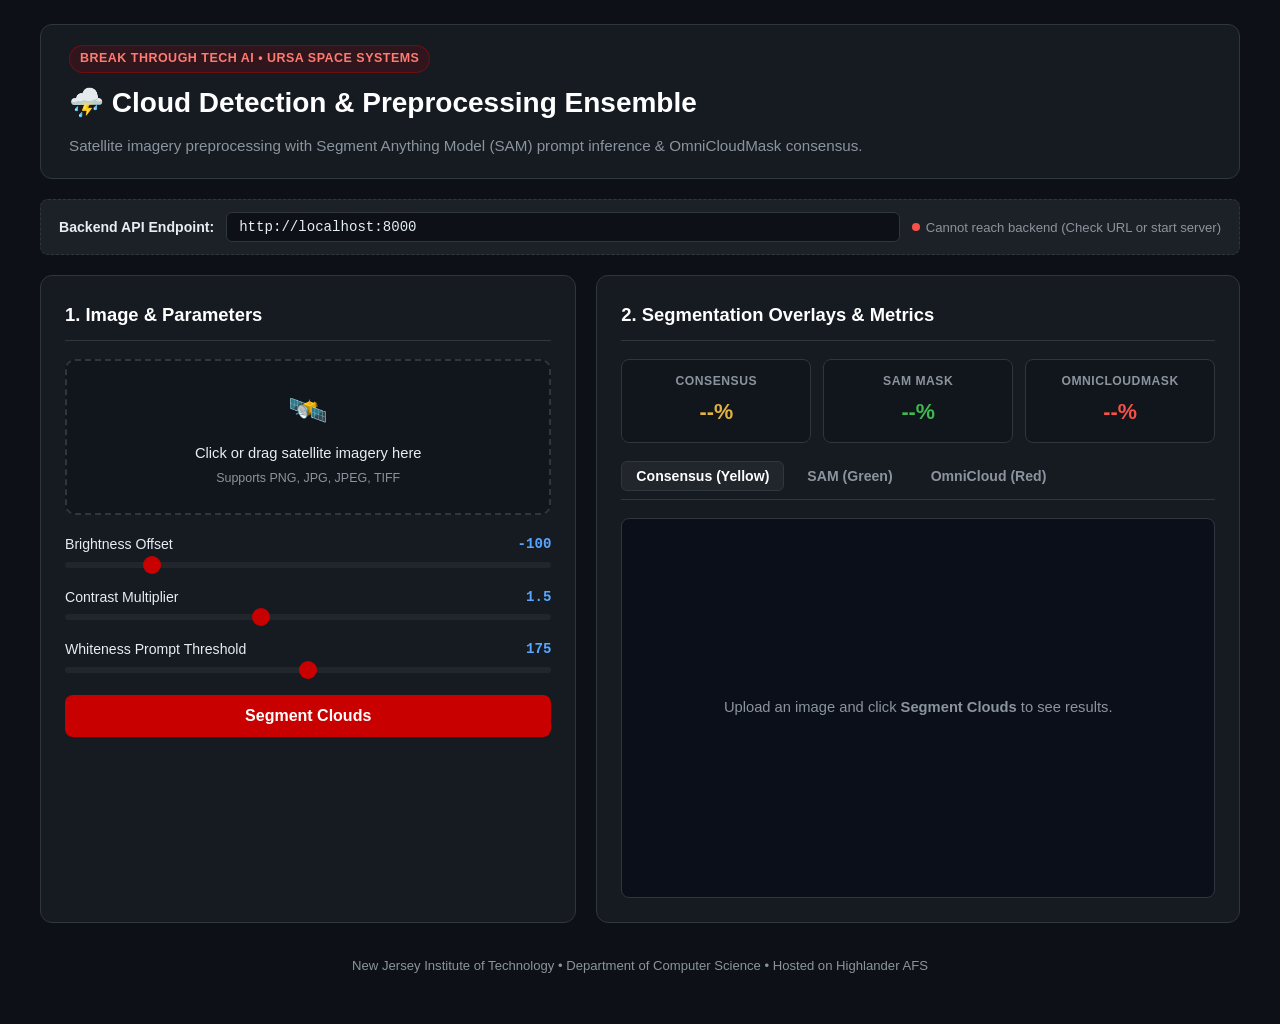
==== web-demo/cloud-segmentation-app.html @ e0ee18a4 "Front end and backend info for mini website app" ====
<!DOCTYPE html>
<html lang="en">
<head>
  <meta charset="UTF-8">
  <meta name="viewport" content="width=device-width, initial-scale=1.0">
  <title>Cloud Detection & Preprocessing | Break Through Tech AI</title>
  <style>
    :root {
      --primary: #c90000; /* NJIT Crimson */
      --primary-hover: #a30000;
      --bg: #0d1117;
      --card-bg: #161b22;
      --border: #30363d;
      --text: #e6edf3;
      --text-muted: #8b949e;
      --green: #2ea043;
      --yellow: #d29922;
      --blue: #58a6ff;
    }

    * {
      box-sizing: border-box;
      margin: 0;
      padding: 0;
    }

    body {
      font-family: -apple-system, BlinkMacSystemFont, "Segoe UI", Roboto, Helvetica, Arial, sans-serif;
      background-color: var(--bg);
      color: var(--text);
      line-height: 1.6;
      padding: 24px 16px;
      display: flex;
      flex-direction: column;
      align-items: center;
      min-height: 100vh;
    }

    .container {
      width: 100%;
      max-width: 1200px;
      display: flex;
      flex-direction: column;
      gap: 20px;
    }

    /* Header */
    header {
      background: var(--card-bg);
      border: 1px solid var(--border);
      border-radius: 12px;
      padding: 20px 28px;
      display: flex;
      flex-direction: column;
      gap: 8px;
    }

    .badge {
      align-self: flex-start;
      background: rgba(201, 0, 0, 0.15);
      color: #ff7b72;
      border: 1px solid rgba(201, 0, 0, 0.4);
      padding: 3px 10px;
      font-size: 0.78rem;
      font-weight: 600;
      border-radius: 999px;
      letter-spacing: 0.5px;
      text-transform: uppercase;
    }

    h1 {
      font-size: 1.75rem;
      font-weight: 700;
      color: #fff;
    }

    p.subtitle {
      color: var(--text-muted);
      font-size: 0.95rem;
    }

    /* Backend Config Banner */
    .backend-config {
      background: #1c2128;
      border: 1px dashed var(--border);
      border-radius: 8px;
      padding: 12px 18px;
      display: flex;
      flex-wrap: wrap;
      align-items: center;
      gap: 12px;
      font-size: 0.88rem;
    }

    .backend-config label {
      font-weight: 600;
      color: var(--text);
      white-space: nowrap;
    }

    .backend-config input {
      flex: 1;
      min-width: 260px;
      background: #0d1117;
      border: 1px solid var(--border);
      color: var(--text);
      padding: 6px 12px;
      border-radius: 6px;
      font-size: 0.88rem;
      font-family: monospace;
    }

    .backend-config input:focus {
      outline: none;
      border-color: var(--blue);
    }

    .status-indicator {
      display: flex;
      align-items: center;
      gap: 6px;
      font-size: 0.82rem;
      color: var(--text-muted);
    }

    .dot {
      width: 8px;
      height: 8px;
      border-radius: 50%;
      background: #8b949e;
    }

    .dot.connected { background: var(--green); }
    .dot.error { background: #f85149; }

    /* App Grid */
    .app-grid {
      display: grid;
      grid-template-columns: 1fr 1.2fr;
      gap: 20px;
    }

    @media (max-width: 900px) {
      .app-grid {
        grid-template-columns: 1fr;
      }
    }

    .card {
      background: var(--card-bg);
      border: 1px solid var(--border);
      border-radius: 12px;
      padding: 24px;
      display: flex;
      flex-direction: column;
      gap: 18px;
    }

    .card-title {
      font-size: 1.15rem;
      font-weight: 600;
      color: #fff;
      border-bottom: 1px solid var(--border);
      padding-bottom: 10px;
    }

    /* File Upload Box */
    .upload-zone {
      border: 2px dashed var(--border);
      border-radius: 10px;
      padding: 24px 16px;
      text-align: center;
      cursor: pointer;
      transition: all 0.2s ease;
      background: #11151c;
      position: relative;
    }

    .upload-zone:hover {
      border-color: var(--blue);
      background: rgba(88, 166, 255, 0.05);
    }

    .upload-zone input[type="file"] {
      position: absolute;
      width: 100%;
      height: 100%;
      top: 0;
      left: 0;
      opacity: 0;
      cursor: pointer;
    }

    .upload-icon {
      font-size: 2rem;
      margin-bottom: 6px;
    }

    .upload-text {
      font-size: 0.92rem;
      color: var(--text);
      font-weight: 500;
    }

    .upload-subtext {
      font-size: 0.78rem;
      color: var(--text-muted);
      margin-top: 4px;
    }

    .preview-box {
      display: none;
      width: 100%;
      max-height: 220px;
      object-fit: contain;
      border-radius: 8px;
      border: 1px solid var(--border);
      margin-top: 8px;
    }

    /* Sliders */
    .control-group {
      display: flex;
      flex-direction: column;
      gap: 6px;
    }

    .control-header {
      display: flex;
      justify-content: space-between;
      font-size: 0.88rem;
      font-weight: 500;
    }

    .control-val {
      color: var(--blue);
      font-family: monospace;
      font-weight: 600;
    }

    input[type="range"] {
      -webkit-appearance: none;
      width: 100%;
      height: 6px;
      background: #21262d;
      border-radius: 3px;
      outline: none;
    }

    input[type="range"]::-webkit-slider-thumb {
      -webkit-appearance: none;
      width: 18px;
      height: 18px;
      border-radius: 50%;
      background: var(--primary);
      cursor: pointer;
      transition: background 0.2s;
    }

    input[type="range"]::-webkit-slider-thumb:hover {
      background: var(--primary-hover);
    }

    /* Submit Button */
    .btn-submit {
      background: var(--primary);
      color: #fff;
      border: none;
      border-radius: 8px;
      padding: 12px 20px;
      font-size: 1rem;
      font-weight: 600;
      cursor: pointer;
      display: flex;
      align-items: center;
      justify-content: center;
      gap: 8px;
      transition: background 0.2s;
      margin-top: 4px;
    }

    .btn-submit:hover:not(:disabled) {
      background: var(--primary-hover);
    }

    .btn-submit:disabled {
      opacity: 0.6;
      cursor: not-allowed;
    }

    .spinner {
      display: none;
      width: 18px;
      height: 18px;
      border: 3px solid rgba(255,255,255,0.3);
      border-top-color: #fff;
      border-radius: 50%;
      animation: spin 0.8s linear infinite;
    }

    @keyframes spin {
      to { transform: rotate(360deg); }
    }

    /* Metrics Bar */
    .metrics-container {
      display: grid;
      grid-template-columns: repeat(3, 1fr);
      gap: 12px;
    }

    .metric-card {
      background: #11151c;
      border: 1px solid var(--border);
      border-radius: 8px;
      padding: 12px 14px;
      text-align: center;
    }

    .metric-label {
      font-size: 0.76rem;
      text-transform: uppercase;
      letter-spacing: 0.5px;
      color: var(--text-muted);
      font-weight: 600;
      margin-bottom: 4px;
    }

    .metric-value {
      font-size: 1.35rem;
      font-weight: 700;
      color: #fff;
    }

    .metric-card.sam .metric-value { color: #3fb950; }
    .metric-card.omni .metric-value { color: #f85149; }
    .metric-card.consensus .metric-value { color: #e3b341; }

    /* Results Tabs */
    .tabs-header {
      display: flex;
      gap: 8px;
      border-bottom: 1px solid var(--border);
      padding-bottom: 8px;
    }

    .tab-btn {
      background: transparent;
      border: 1px solid transparent;
      color: var(--text-muted);
      padding: 6px 14px;
      font-size: 0.88rem;
      font-weight: 600;
      border-radius: 6px;
      cursor: pointer;
      transition: all 0.2s ease;
    }

    .tab-btn:hover {
      color: var(--text);
      background: #21262d;
    }

    .tab-btn.active {
      color: #fff;
      background: #21262d;
      border-color: var(--border);
    }

    .result-display {
      width: 100%;
      min-height: 380px;
      background: #0b0f19;
      border: 1px solid var(--border);
      border-radius: 8px;
      display: flex;
      align-items: center;
      justify-content: center;
      overflow: hidden;
      position: relative;
    }

    .result-img {
      width: 100%;
      height: auto;
      max-height: 480px;
      object-fit: contain;
      display: none;
    }

    .placeholder-msg {
      color: var(--text-muted);
      font-size: 0.92rem;
      text-align: center;
      padding: 24px;
    }

    /* Footer */
    footer {
      text-align: center;
      font-size: 0.82rem;
      color: var(--text-muted);
      padding: 12px 0 24px;
    }
  </style>
</head>
<body>

<div class="container">

  <!-- Header -->
  <header>
    <span class="badge">Break Through Tech AI &bull; Ursa Space Systems</span>
    <h1>⛈️ Cloud Detection & Preprocessing Ensemble</h1>
    <p class="subtitle">
      Satellite imagery preprocessing with Segment Anything Model (SAM) prompt inference & OmniCloudMask consensus.
    </p>
  </header>

  <!-- Backend API URL Config -->
  <div class="backend-config">
    <label for="backendUrl">Backend API Endpoint:</label>
    <input type="text" id="backendUrl" value="http://localhost:8000" placeholder="e.g. https://xxxx.trycloudflare.com or http://localhost:8000">
    <div class="status-indicator">
      <span class="dot" id="statusDot"></span>
      <span id="statusText">Testing connection...</span>
    </div>
  </div>

  <!-- App Body Grid -->
  <div class="app-grid">

    <!-- Controls Column -->
    <div class="card">
      <h2 class="card-title">1. Image & Parameters</h2>

      <!-- Upload Zone -->
      <div class="upload-zone" id="uploadZone">
        <input type="file" id="imageInput" accept="image/png, image/jpeg, image/jpg, image/tiff, image/bmp">
        <div class="upload-icon">🛰️</div>
        <div class="upload-text" id="uploadPromptText">Click or drag satellite imagery here</div>
        <div class="upload-subtext">Supports PNG, JPG, JPEG, TIFF</div>
      </div>
      <img id="imagePreview" class="preview-box" alt="Input Preview">

      <!-- Brightness Slider -->
      <div class="control-group">
        <div class="control-header">
          <span>Brightness Offset</span>
          <span class="control-val" id="brightnessVal">-100</span>
        </div>
        <input type="range" id="brightnessSlider" min="-150" max="150" step="10" value="-100">
      </div>

      <!-- Contrast Slider -->
      <div class="control-group">
        <div class="control-header">
          <span>Contrast Multiplier</span>
          <span class="control-val" id="contrastVal">1.5</span>
        </div>
        <input type="range" id="contrastSlider" min="0.5" max="3.0" step="0.1" value="1.5">
      </div>

      <!-- Whiteness Threshold Slider -->
      <div class="control-group">
        <div class="control-header">
          <span>Whiteness Prompt Threshold</span>
          <span class="control-val" id="thresholdVal">175</span>
        </div>
        <input type="range" id="thresholdSlider" min="100" max="250" step="5" value="175">
      </div>

      <!-- Submit Button -->
      <button class="btn-submit" id="submitBtn">
        <div class="spinner" id="spinner"></div>
        <span id="btnText">Segment Clouds</span>
      </button>
    </div>

    <!-- Output Column -->
    <div class="card">
      <h2 class="card-title">2. Segmentation Overlays & Metrics</h2>

      <!-- Metrics Bar -->
      <div class="metrics-container">
        <div class="metric-card consensus">
          <div class="metric-label">Consensus</div>
          <div class="metric-value" id="consensusMetric">--%</div>
        </div>
        <div class="metric-card sam">
          <div class="metric-label">SAM Mask</div>
          <div class="metric-value" id="samMetric">--%</div>
        </div>
        <div class="metric-card omni">
          <div class="metric-label">OmniCloudMask</div>
          <div class="metric-value" id="omniMetric">--%</div>
        </div>
      </div>

      <!-- Results Tab Bar -->
      <div class="tabs-header">
        <button class="tab-btn active" data-tab="consensus">Consensus (Yellow)</button>
        <button class="tab-btn" data-tab="sam">SAM (Green)</button>
        <button class="tab-btn" data-tab="omni">OmniCloud (Red)</button>
      </div>

      <!-- Image Display Area -->
      <div class="result-display">
        <div class="placeholder-msg" id="placeholderMsg">
          Upload an image and click <strong>Segment Clouds</strong> to see results.
        </div>
        <img id="resConsensus" class="result-img" alt="Consensus Overlay">
        <img id="resSam" class="result-img" alt="SAM Overlay">
        <img id="resOmni" class="result-img" alt="OmniCloudMask Overlay">
      </div>

    </div>

  </div>

  <footer>
    <p>New Jersey Institute of Technology &bull; Department of Computer Science &bull; Hosted on Highlander AFS</p>
  </footer>

</div>

<script>
  // DOM Elements
  const backendInput = document.getElementById('backendUrl');
  const statusDot = document.getElementById('statusDot');
  const statusText = document.getElementById('statusText');
  const imageInput = document.getElementById('imageInput');
  const imagePreview = document.getElementById('imagePreview');
  const uploadPromptText = document.getElementById('uploadPromptText');

  const brightnessSlider = document.getElementById('brightnessSlider');
  const brightnessVal = document.getElementById('brightnessVal');
  const contrastSlider = document.getElementById('contrastSlider');
  const contrastVal = document.getElementById('contrastVal');
  const thresholdSlider = document.getElementById('thresholdSlider');
  const thresholdVal = document.getElementById('thresholdVal');

  const submitBtn = document.getElementById('submitBtn');
  const spinner = document.getElementById('spinner');
  const btnText = document.getElementById('btnText');

  const consensusMetric = document.getElementById('consensusMetric');
  const samMetric = document.getElementById('samMetric');
  const omniMetric = document.getElementById('omniMetric');

  const placeholderMsg = document.getElementById('placeholderMsg');
  const resConsensus = document.getElementById('resConsensus');
  const resSam = document.getElementById('resSam');
  const resOmni = document.getElementById('resOmni');
  const tabBtns = document.querySelectorAll('.tab-btn');

  let currentTab = 'consensus';
  let activeImages = { consensus: '', sam: '', omni: '' };

  // Restore saved backend URL from localStorage if available
  const savedUrl = localStorage.getItem('cloud_backend_url');
  if (savedUrl) {
    backendInput.value = savedUrl;
  }

  // Live Slider Updates
  brightnessSlider.addEventListener('input', (e) => brightnessVal.textContent = e.target.value);
  contrastSlider.addEventListener('input', (e) => contrastVal.textContent = parseFloat(e.target.value).toFixed(1));
  thresholdSlider.addEventListener('input', (e) => thresholdVal.textContent = e.target.value);

  // Backend Health Ping
  async function checkBackend() {
    const url = backendInput.value.trim().replace(/\/+$/, '');
    localStorage.setItem('cloud_backend_url', url);
    statusDot.className = 'dot';
    statusText.textContent = 'Connecting...';

    try {
      const resp = await fetch(url + '/', { method: 'GET' });
      if (resp.ok) {
        statusDot.className = 'dot connected';
        statusText.textContent = 'Backend online';
      } else {
        throw new Error('HTTP ' + resp.status);
      }
    } catch (err) {
      statusDot.className = 'dot error';
      statusText.textContent = 'Cannot reach backend (Check URL or start server)';
    }
  }

  backendInput.addEventListener('change', checkBackend);
  checkBackend();

  // File Upload Preview
  imageInput.addEventListener('change', (e) => {
    const file = e.target.files[0];
    if (file) {
      uploadPromptText.textContent = file.name;
      const reader = new FileReader();
      reader.onload = (ev) => {
        imagePreview.src = ev.target.result;
        imagePreview.style.display = 'block';
      };
      reader.readAsDataURL(file);
    }
  });

  // Tab Switching
  tabBtns.forEach(btn => {
    btn.addEventListener('click', () => {
      tabBtns.forEach(b => b.classList.remove('active'));
      btn.classList.add('active');
      currentTab = btn.getAttribute('data-tab');
      renderActiveTab();
    });
  });

  function renderActiveTab() {
    resConsensus.style.display = 'none';
    resSam.style.display = 'none';
    resOmni.style.display = 'none';

    if (!activeImages[currentTab]) {
      placeholderMsg.style.display = 'block';
      return;
    }

    placeholderMsg.style.display = 'none';
    if (currentTab === 'consensus') resConsensus.style.display = 'block';
    if (currentTab === 'sam') resSam.style.display = 'block';
    if (currentTab === 'omni') resOmni.style.display = 'block';
  }

  // Predict Request
  submitBtn.addEventListener('click', async () => {
    const file = imageInput.files[0];
    if (!file) {
      alert('Please select or upload a satellite image first.');
      return;
    }

    const backendUrl = backendInput.value.trim().replace(/\/+$/, '');
    const formData = new FormData();
    formData.append('file', file);
    formData.append('brightness', brightnessSlider.value);
    formData.append('contrast', contrastSlider.value);
    formData.append('whiteness_threshold', thresholdSlider.value);

    // UI Loading state
    submitBtn.disabled = true;
    spinner.style.display = 'inline-block';
    btnText.textContent = 'Segmenting Clouds...';

    try {
      const response = await fetch(`${backendUrl}/predict`, {
        method: 'POST',
        body: formData
      });

      if (!response.ok) {
        throw new Error(`Server returned HTTP ${response.status}`);
      }

      const data = await response.json();
      if (data.error) {
        alert('Backend Error: ' + data.error);
        return;
      }

      // Update Metrics
      consensusMetric.textContent = `${data.metrics.consensus_coverage}%`;
      samMetric.textContent = `${data.metrics.sam_coverage}%`;
      omniMetric.textContent = `${data.metrics.omni_coverage}%`;

      // Update Image Sources
      activeImages.consensus = data.images.consensus;
      activeImages.sam = data.images.sam;
      activeImages.omni = data.images.omni;

      resConsensus.src = data.images.consensus;
      resSam.src = data.images.sam;
      resOmni.src = data.images.omni;

      renderActiveTab();

    } catch (err) {
      alert(`Prediction failed: ${err.message}\nMake sure your backend server is running and the Backend API URL is set correctly.`);
    } finally {
      submitBtn.disabled = false;
      spinner.style.display = 'none';
      btnText.textContent = 'Segment Clouds';
    }
  });
</script>

</body>
</html>
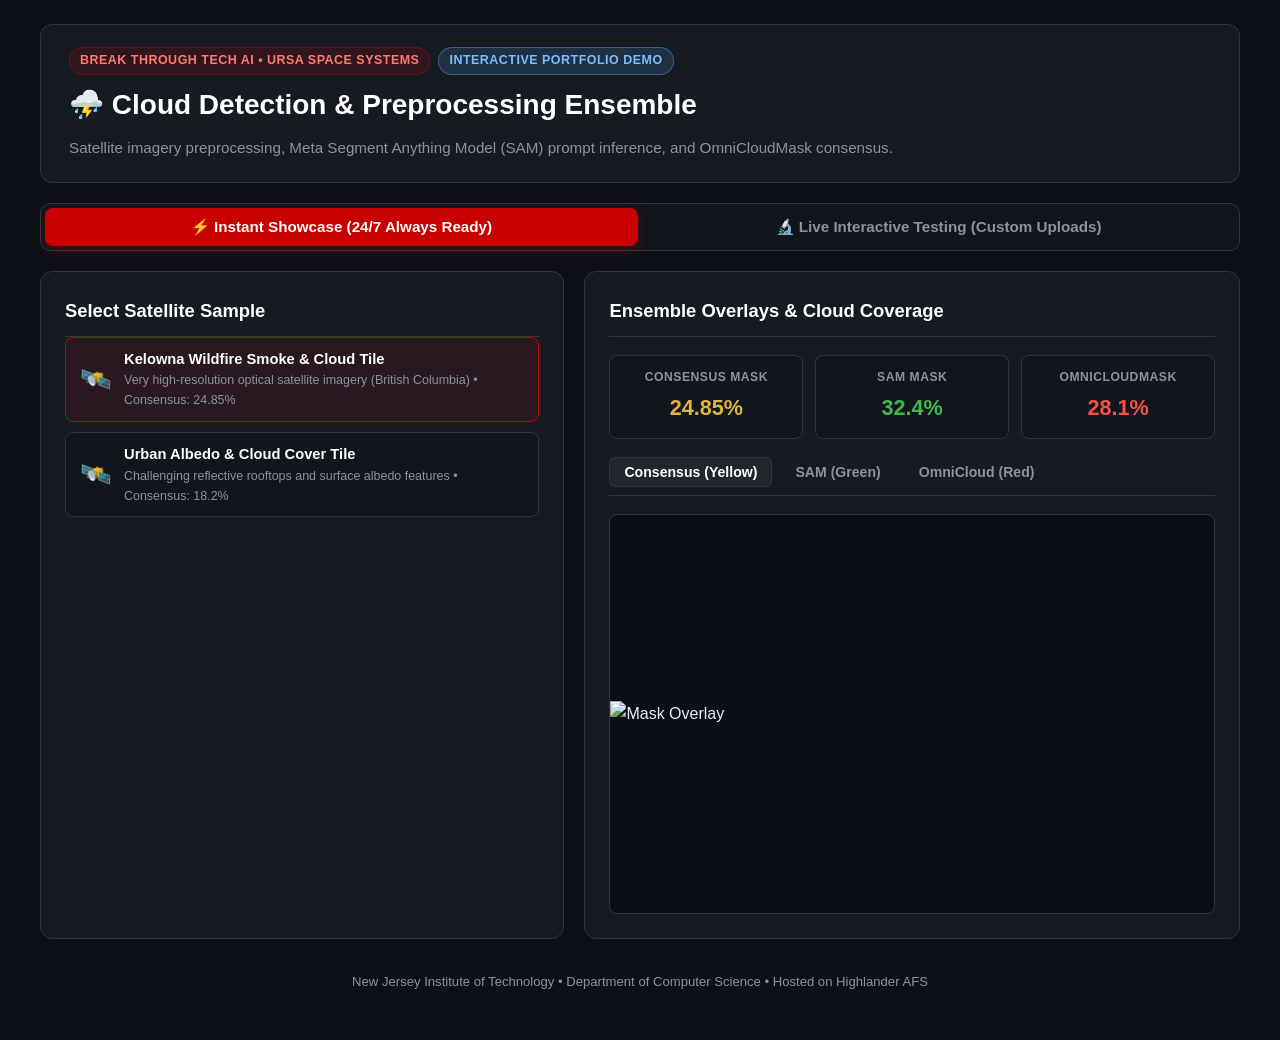
==== commit 6f0158e4: "Refactor HTML and CSS for cloud segmentation app Refactor CSS styles for improved readability and or" ====
--- a/web-demo/cloud-segmentation-app.html
+++ b/web-demo/cloud-segmentation-app.html
@@ -15,14 +15,11 @@
       --text-muted: #8b949e;
       --green: #2ea043;
       --yellow: #d29922;
+      --red: #f85149;
       --blue: #58a6ff;
     }
 
-    * {
-      box-sizing: border-box;
-      margin: 0;
-      padding: 0;
-    }
+    * { box-sizing: border-box; margin: 0; padding: 0; }
 
     body {
       font-family: -apple-system, BlinkMacSystemFont, "Segoe UI", Roboto, Helvetica, Arial, sans-serif;
@@ -49,14 +46,20 @@
       background: var(--card-bg);
       border: 1px solid var(--border);
       border-radius: 12px;
-      padding: 20px 28px;
+      padding: 22px 28px;
       display: flex;
       flex-direction: column;
       gap: 8px;
     }
 
+    .badge-row {
+      display: flex;
+      flex-wrap: wrap;
+      gap: 8px;
+      align-items: center;
+    }
+
     .badge {
-      align-self: flex-start;
       background: rgba(201, 0, 0, 0.15);
       color: #ff7b72;
       border: 1px solid rgba(201, 0, 0, 0.4);
@@ -68,6 +71,12 @@
       text-transform: uppercase;
     }
 
+    .badge-blue {
+      background: rgba(88, 166, 255, 0.15);
+      color: #79c0ff;
+      border: 1px solid rgba(88, 166, 255, 0.4);
+    }
+
     h1 {
       font-size: 1.75rem;
       font-weight: 700;
@@ -77,6 +86,39 @@
     p.subtitle {
       color: var(--text-muted);
       font-size: 0.95rem;
+    }
+
+    /* Navigation Mode Switcher */
+    .mode-switcher {
+      display: flex;
+      background: #11151c;
+      border: 1px solid var(--border);
+      border-radius: 10px;
+      padding: 4px;
+      gap: 4px;
+    }
+
+    .mode-btn {
+      flex: 1;
+      background: transparent;
+      border: none;
+      color: var(--text-muted);
+      font-size: 0.95rem;
+      font-weight: 600;
+      padding: 10px 16px;
+      border-radius: 8px;
+      cursor: pointer;
+      display: flex;
+      align-items: center;
+      justify-content: center;
+      gap: 8px;
+      transition: all 0.2s;
+    }
+
+    .mode-btn.active {
+      background: var(--primary);
+      color: #fff;
+      box-shadow: 0 4px 12px rgba(201, 0, 0, 0.3);
     }
 
     /* Backend Config Banner */
@@ -90,12 +132,6 @@
       align-items: center;
       gap: 12px;
       font-size: 0.88rem;
-    }
-
-    .backend-config label {
-      font-weight: 600;
-      color: var(--text);
-      white-space: nowrap;
     }
 
     .backend-config input {
@@ -110,11 +146,6 @@
       font-family: monospace;
     }
 
-    .backend-config input:focus {
-      outline: none;
-      border-color: var(--blue);
-    }
-
     .status-indicator {
       display: flex;
       align-items: center;
@@ -124,26 +155,20 @@
     }
 
     .dot {
-      width: 8px;
-      height: 8px;
-      border-radius: 50%;
-      background: #8b949e;
-    }
-
+      width: 8px; height: 8px; border-radius: 50%; background: #8b949e;
+    }
     .dot.connected { background: var(--green); }
-    .dot.error { background: #f85149; }
+    .dot.error { background: var(--red); }
 
     /* App Grid */
     .app-grid {
       display: grid;
-      grid-template-columns: 1fr 1.2fr;
+      grid-template-columns: 1fr 1.25fr;
       gap: 20px;
     }
 
     @media (max-width: 900px) {
-      .app-grid {
-        grid-template-columns: 1fr;
-      }
+      .app-grid { grid-template-columns: 1fr; }
     }
 
     .card {
@@ -162,6 +187,61 @@
       color: #fff;
       border-bottom: 1px solid var(--border);
       padding-bottom: 10px;
+      display: flex;
+      align-items: center;
+      justify-content: space-between;
+    }
+
+    /* Sample Selector Grid */
+    .sample-list {
+      display: flex;
+      flex-direction: column;
+      gap: 10px;
+    }
+
+    .sample-item {
+      display: flex;
+      align-items: center;
+      gap: 12px;
+      background: #11151c;
+      border: 1px solid var(--border);
+      border-radius: 8px;
+      padding: 10px 14px;
+      cursor: pointer;
+      transition: all 0.2s;
+    }
+
+    .sample-item:hover {
+      border-color: var(--blue);
+      background: rgba(88, 166, 255, 0.05);
+    }
+
+    .sample-item.active {
+      border-color: var(--primary);
+      background: rgba(201, 0, 0, 0.1);
+    }
+
+    .sample-thumb {
+      width: 48px;
+      height: 48px;
+      border-radius: 6px;
+      object-fit: cover;
+      border: 1px solid var(--border);
+    }
+
+    .sample-info {
+      flex: 1;
+    }
+
+    .sample-name {
+      font-size: 0.92rem;
+      font-weight: 600;
+      color: #fff;
+    }
+
+    .sample-sub {
+      font-size: 0.78rem;
+      color: var(--text-muted);
     }
 
     /* File Upload Box */
@@ -171,237 +251,79 @@
       padding: 24px 16px;
       text-align: center;
       cursor: pointer;
-      transition: all 0.2s ease;
       background: #11151c;
       position: relative;
     }
 
-    .upload-zone:hover {
-      border-color: var(--blue);
-      background: rgba(88, 166, 255, 0.05);
-    }
+    .upload-zone:hover { border-color: var(--blue); }
 
     .upload-zone input[type="file"] {
-      position: absolute;
-      width: 100%;
-      height: 100%;
-      top: 0;
-      left: 0;
-      opacity: 0;
-      cursor: pointer;
-    }
-
-    .upload-icon {
-      font-size: 2rem;
-      margin-bottom: 6px;
-    }
-
-    .upload-text {
-      font-size: 0.92rem;
-      color: var(--text);
-      font-weight: 500;
-    }
-
-    .upload-subtext {
-      font-size: 0.78rem;
-      color: var(--text-muted);
-      margin-top: 4px;
+      position: absolute; width: 100%; height: 100%; top: 0; left: 0; opacity: 0; cursor: pointer;
     }
 
     .preview-box {
-      display: none;
-      width: 100%;
-      max-height: 220px;
-      object-fit: contain;
-      border-radius: 8px;
-      border: 1px solid var(--border);
-      margin-top: 8px;
+      display: none; width: 100%; max-height: 220px; object-fit: contain; border-radius: 8px; border: 1px solid var(--border); margin-top: 8px;
     }
 
     /* Sliders */
-    .control-group {
-      display: flex;
-      flex-direction: column;
-      gap: 6px;
-    }
-
-    .control-header {
-      display: flex;
-      justify-content: space-between;
-      font-size: 0.88rem;
-      font-weight: 500;
-    }
-
-    .control-val {
-      color: var(--blue);
-      font-family: monospace;
-      font-weight: 600;
-    }
+    .control-group { display: flex; flex-direction: column; gap: 6px; }
+    .control-header { display: flex; justify-content: space-between; font-size: 0.88rem; font-weight: 500; }
+    .control-val { color: var(--blue); font-family: monospace; font-weight: 600; }
 
     input[type="range"] {
-      -webkit-appearance: none;
-      width: 100%;
-      height: 6px;
-      background: #21262d;
-      border-radius: 3px;
-      outline: none;
+      -webkit-appearance: none; width: 100%; height: 6px; background: #21262d; border-radius: 3px; outline: none;
     }
 
     input[type="range"]::-webkit-slider-thumb {
-      -webkit-appearance: none;
-      width: 18px;
-      height: 18px;
-      border-radius: 50%;
-      background: var(--primary);
-      cursor: pointer;
-      transition: background 0.2s;
-    }
-
-    input[type="range"]::-webkit-slider-thumb:hover {
-      background: var(--primary-hover);
-    }
-
-    /* Submit Button */
+      -webkit-appearance: none; width: 18px; height: 18px; border-radius: 50%; background: var(--primary); cursor: pointer;
+    }
+
     .btn-submit {
-      background: var(--primary);
-      color: #fff;
-      border: none;
-      border-radius: 8px;
-      padding: 12px 20px;
-      font-size: 1rem;
-      font-weight: 600;
-      cursor: pointer;
-      display: flex;
-      align-items: center;
-      justify-content: center;
-      gap: 8px;
-      transition: background 0.2s;
-      margin-top: 4px;
-    }
-
-    .btn-submit:hover:not(:disabled) {
-      background: var(--primary-hover);
-    }
-
-    .btn-submit:disabled {
-      opacity: 0.6;
-      cursor: not-allowed;
-    }
+      background: var(--primary); color: #fff; border: none; border-radius: 8px; padding: 12px 20px; font-size: 1rem; font-weight: 600; cursor: pointer; display: flex; align-items: center; justify-content: center; gap: 8px;
+    }
+    .btn-submit:hover:not(:disabled) { background: var(--primary-hover); }
+    .btn-submit:disabled { opacity: 0.6; cursor: not-allowed; }
 
     .spinner {
-      display: none;
-      width: 18px;
-      height: 18px;
-      border: 3px solid rgba(255,255,255,0.3);
-      border-top-color: #fff;
-      border-radius: 50%;
-      animation: spin 0.8s linear infinite;
-    }
-
-    @keyframes spin {
-      to { transform: rotate(360deg); }
-    }
+      display: none; width: 18px; height: 18px; border: 3px solid rgba(255,255,255,0.3); border-top-color: #fff; border-radius: 50%; animation: spin 0.8s linear infinite;
+    }
+    @keyframes spin { to { transform: rotate(360deg); } }
 
     /* Metrics Bar */
     .metrics-container {
-      display: grid;
-      grid-template-columns: repeat(3, 1fr);
-      gap: 12px;
+      display: grid; grid-template-columns: repeat(3, 1fr); gap: 12px;
     }
 
     .metric-card {
-      background: #11151c;
-      border: 1px solid var(--border);
-      border-radius: 8px;
-      padding: 12px 14px;
-      text-align: center;
+      background: #11151c; border: 1px solid var(--border); border-radius: 8px; padding: 12px 14px; text-align: center;
     }
 
     .metric-label {
-      font-size: 0.76rem;
-      text-transform: uppercase;
-      letter-spacing: 0.5px;
-      color: var(--text-muted);
-      font-weight: 600;
-      margin-bottom: 4px;
-    }
-
-    .metric-value {
-      font-size: 1.35rem;
-      font-weight: 700;
-      color: #fff;
-    }
-
+      font-size: 0.76rem; text-transform: uppercase; letter-spacing: 0.5px; color: var(--text-muted); font-weight: 600; margin-bottom: 4px;
+    }
+
+    .metric-value { font-size: 1.35rem; font-weight: 700; color: #fff; }
     .metric-card.sam .metric-value { color: #3fb950; }
-    .metric-card.omni .metric-value { color: #f85149; }
+    .metric-card.omni .metric-value { color: var(--red); }
     .metric-card.consensus .metric-value { color: #e3b341; }
 
     /* Results Tabs */
-    .tabs-header {
-      display: flex;
-      gap: 8px;
-      border-bottom: 1px solid var(--border);
-      padding-bottom: 8px;
-    }
-
+    .tabs-header { display: flex; gap: 8px; border-bottom: 1px solid var(--border); padding-bottom: 8px; }
     .tab-btn {
-      background: transparent;
-      border: 1px solid transparent;
-      color: var(--text-muted);
-      padding: 6px 14px;
-      font-size: 0.88rem;
-      font-weight: 600;
-      border-radius: 6px;
-      cursor: pointer;
-      transition: all 0.2s ease;
-    }
-
-    .tab-btn:hover {
-      color: var(--text);
-      background: #21262d;
-    }
-
-    .tab-btn.active {
-      color: #fff;
-      background: #21262d;
-      border-color: var(--border);
-    }
+      background: transparent; border: 1px solid transparent; color: var(--text-muted); padding: 6px 14px; font-size: 0.88rem; font-weight: 600; border-radius: 6px; cursor: pointer;
+    }
+    .tab-btn:hover { color: var(--text); background: #21262d; }
+    .tab-btn.active { color: #fff; background: #21262d; border-color: var(--border); }
 
     .result-display {
-      width: 100%;
-      min-height: 380px;
-      background: #0b0f19;
-      border: 1px solid var(--border);
-      border-radius: 8px;
-      display: flex;
-      align-items: center;
-      justify-content: center;
-      overflow: hidden;
-      position: relative;
+      width: 100%; min-height: 400px; background: #0b0f19; border: 1px solid var(--border); border-radius: 8px; display: flex; align-items: center; justify-content: center; overflow: hidden;
     }
 
     .result-img {
-      width: 100%;
-      height: auto;
-      max-height: 480px;
-      object-fit: contain;
-      display: none;
-    }
-
-    .placeholder-msg {
-      color: var(--text-muted);
-      font-size: 0.92rem;
-      text-align: center;
-      padding: 24px;
-    }
-
-    /* Footer */
-    footer {
-      text-align: center;
-      font-size: 0.82rem;
-      color: var(--text-muted);
-      padding: 12px 0 24px;
-    }
+      width: 100%; height: auto; max-height: 480px; object-fit: contain;
+    }
+
+    footer { text-align: center; font-size: 0.82rem; color: var(--text-muted); padding: 12px 0 24px; }
   </style>
 </head>
 <body>
@@ -410,81 +332,100 @@
 
   <!-- Header -->
   <header>
-    <span class="badge">Break Through Tech AI &bull; Ursa Space Systems</span>
+    <div class="badge-row">
+      <span class="badge">Break Through Tech AI &bull; Ursa Space Systems</span>
+      <span class="badge badge-blue">Interactive Portfolio Demo</span>
+    </div>
     <h1>⛈️ Cloud Detection & Preprocessing Ensemble</h1>
     <p class="subtitle">
-      Satellite imagery preprocessing with Segment Anything Model (SAM) prompt inference & OmniCloudMask consensus.
+      Satellite imagery preprocessing, Meta Segment Anything Model (SAM) prompt inference, and OmniCloudMask consensus.
     </p>
   </header>
 
-  <!-- Backend API URL Config -->
-  <div class="backend-config">
+  <!-- Navigation Mode Switcher -->
+  <div class="mode-switcher">
+    <button class="mode-btn active" id="btnModePrecomputed">
+      ⚡ Instant Showcase (24/7 Always Ready)
+    </button>
+    <button class="mode-btn" id="btnModeLive">
+      🔬 Live Interactive Testing (Custom Uploads)
+    </button>
+  </div>
+
+  <!-- Live Backend URL Banner (Shown in Live Mode) -->
+  <div class="backend-config" id="liveConfigBanner" style="display: none;">
     <label for="backendUrl">Backend API Endpoint:</label>
-    <input type="text" id="backendUrl" value="http://localhost:8000" placeholder="e.g. https://xxxx.trycloudflare.com or http://localhost:8000">
+    <input type="text" id="backendUrl" value="http://localhost:8000" placeholder="e.g. https://xxxx.trycloudflare.com">
     <div class="status-indicator">
       <span class="dot" id="statusDot"></span>
-      <span id="statusText">Testing connection...</span>
+      <span id="statusText">Connecting...</span>
     </div>
   </div>
 
-  <!-- App Body Grid -->
+  <!-- Main Grid -->
   <div class="app-grid">
 
-    <!-- Controls Column -->
+    <!-- Left Column: Controls (Switches between Precomputed & Live) -->
+    <div class="card" id="cardControls">
+      
+      <!-- Precomputed Selector Panel -->
+      <div id="panelPrecomputed">
+        <h2 class="card-title">Select Satellite Sample</h2>
+        <div class="sample-list" id="sampleListContainer">
+          <!-- Sample items populated by JS -->
+        </div>
+      </div>
+
+      <!-- Live Custom Upload Panel -->
+      <div id="panelLive" style="display: none;">
+        <h2 class="card-title">Upload Custom Satellite Tile</h2>
+        <div class="upload-zone" id="uploadZone">
+          <input type="file" id="imageInput" accept="image/*">
+          <div style="font-size: 2rem;">🛰️</div>
+          <div id="uploadPromptText" style="font-weight: 500;">Click or drag satellite imagery here</div>
+        </div>
+        <img id="imagePreview" class="preview-box" alt="Input Preview">
+
+        <div class="control-group" style="margin-top: 14px;">
+          <div class="control-header">
+            <span>Brightness Offset</span>
+            <span class="control-val" id="brightnessVal">-100</span>
+          </div>
+          <input type="range" id="brightnessSlider" min="-150" max="150" step="10" value="-100">
+        </div>
+
+        <div class="control-group">
+          <div class="control-header">
+            <span>Contrast Multiplier</span>
+            <span class="control-val" id="contrastVal">1.5</span>
+          </div>
+          <input type="range" id="contrastSlider" min="0.5" max="3.0" step="0.1" value="1.5">
+        </div>
+
+        <div class="control-group">
+          <div class="control-header">
+            <span>Whiteness Prompt Threshold</span>
+            <span class="control-val" id="thresholdVal">175</span>
+          </div>
+          <input type="range" id="thresholdSlider" min="100" max="250" step="5" value="175">
+        </div>
+
+        <button class="btn-submit" id="submitBtn">
+          <div class="spinner" id="spinner"></div>
+          <span id="btnText">Segment Clouds</span>
+        </button>
+      </div>
+
+    </div>
+
+    <!-- Right Column: Results & Overlays -->
     <div class="card">
-      <h2 class="card-title">1. Image & Parameters</h2>
-
-      <!-- Upload Zone -->
-      <div class="upload-zone" id="uploadZone">
-        <input type="file" id="imageInput" accept="image/png, image/jpeg, image/jpg, image/tiff, image/bmp">
-        <div class="upload-icon">🛰️</div>
-        <div class="upload-text" id="uploadPromptText">Click or drag satellite imagery here</div>
-        <div class="upload-subtext">Supports PNG, JPG, JPEG, TIFF</div>
-      </div>
-      <img id="imagePreview" class="preview-box" alt="Input Preview">
-
-      <!-- Brightness Slider -->
-      <div class="control-group">
-        <div class="control-header">
-          <span>Brightness Offset</span>
-          <span class="control-val" id="brightnessVal">-100</span>
-        </div>
-        <input type="range" id="brightnessSlider" min="-150" max="150" step="10" value="-100">
-      </div>
-
-      <!-- Contrast Slider -->
-      <div class="control-group">
-        <div class="control-header">
-          <span>Contrast Multiplier</span>
-          <span class="control-val" id="contrastVal">1.5</span>
-        </div>
-        <input type="range" id="contrastSlider" min="0.5" max="3.0" step="0.1" value="1.5">
-      </div>
-
-      <!-- Whiteness Threshold Slider -->
-      <div class="control-group">
-        <div class="control-header">
-          <span>Whiteness Prompt Threshold</span>
-          <span class="control-val" id="thresholdVal">175</span>
-        </div>
-        <input type="range" id="thresholdSlider" min="100" max="250" step="5" value="175">
-      </div>
-
-      <!-- Submit Button -->
-      <button class="btn-submit" id="submitBtn">
-        <div class="spinner" id="spinner"></div>
-        <span id="btnText">Segment Clouds</span>
-      </button>
-    </div>
-
-    <!-- Output Column -->
-    <div class="card">
-      <h2 class="card-title">2. Segmentation Overlays & Metrics</h2>
-
-      <!-- Metrics Bar -->
+      <h2 class="card-title">Ensemble Overlays & Cloud Coverage</h2>
+
+      <!-- Metrics Cards -->
       <div class="metrics-container">
         <div class="metric-card consensus">
-          <div class="metric-label">Consensus</div>
+          <div class="metric-label">Consensus Mask</div>
           <div class="metric-value" id="consensusMetric">--%</div>
         </div>
         <div class="metric-card sam">
@@ -497,21 +438,16 @@
         </div>
       </div>
 
-      <!-- Results Tab Bar -->
+      <!-- Result Tabs -->
       <div class="tabs-header">
         <button class="tab-btn active" data-tab="consensus">Consensus (Yellow)</button>
         <button class="tab-btn" data-tab="sam">SAM (Green)</button>
         <button class="tab-btn" data-tab="omni">OmniCloud (Red)</button>
       </div>
 
-      <!-- Image Display Area -->
+      <!-- Image Viewer -->
       <div class="result-display">
-        <div class="placeholder-msg" id="placeholderMsg">
-          Upload an image and click <strong>Segment Clouds</strong> to see results.
-        </div>
-        <img id="resConsensus" class="result-img" alt="Consensus Overlay">
-        <img id="resSam" class="result-img" alt="SAM Overlay">
-        <img id="resOmni" class="result-img" alt="OmniCloudMask Overlay">
+        <img id="mainResultImg" class="result-img" alt="Mask Overlay">
       </div>
 
     </div>
@@ -524,8 +460,134 @@
 
 </div>
 
+<!-- Load Precomputed Manifest if present -->
+<script src="samples_data.js"></script>
+
 <script>
+  // Fallback sample data in case samples_data.js hasn't been generated yet
+  const DEFAULT_SAMPLES = [
+    {
+      id: "sample_1",
+      title: "Kelowna Wildfire Smoke & Cloud Tile",
+      desc: "Very high-resolution optical satellite imagery (British Columbia)",
+      orig: "samples/sample_1_orig.jpg",
+      consensus: "samples/sample_1_consensus.png",
+      sam: "samples/sample_1_sam.png",
+      omni: "samples/sample_1_omni.png",
+      metrics: { consensus: 24.85, sam: 32.40, omni: 28.10 }
+    },
+    {
+      id: "sample_2",
+      title: "Urban Albedo & Cloud Cover Tile",
+      desc: "Challenging reflective rooftops and surface albedo features",
+      orig: "samples/sample_2_orig.jpg",
+      consensus: "samples/sample_2_consensus.png",
+      sam: "samples/sample_2_sam.png",
+      omni: "samples/sample_2_omni.png",
+      metrics: { consensus: 18.20, sam: 23.50, omni: 20.40 }
+    }
+  ];
+
+  const SAMPLES = (typeof SAMPLES_MANIFEST !== 'undefined') ? SAMPLES_MANIFEST : DEFAULT_SAMPLES;
+
   // DOM Elements
+  const btnModePrecomputed = document.getElementById('btnModePrecomputed');
+  const btnModeLive = document.getElementById('btnModeLive');
+  const panelPrecomputed = document.getElementById('panelPrecomputed');
+  const panelLive = document.getElementById('panelLive');
+  const liveConfigBanner = document.getElementById('liveConfigBanner');
+  const sampleListContainer = document.getElementById('sampleListContainer');
+
+  const mainResultImg = document.getElementById('mainResultImg');
+  const consensusMetric = document.getElementById('consensusMetric');
+  const samMetric = document.getElementById('samMetric');
+  const omniMetric = document.getElementById('omniMetric');
+  const tabBtns = document.querySelectorAll('.tab-btn');
+
+  let activeMode = 'precomputed';
+  let activeSample = SAMPLES[0] || null;
+  let activeTab = 'consensus';
+
+  let liveImages = { consensus: '', sam: '', omni: '' };
+  let liveMetrics = { consensus: '--', sam: '--', omni: '--' };
+
+  // Render Sample List
+  function initSamples() {
+    sampleListContainer.innerHTML = '';
+    SAMPLES.forEach((s, idx) => {
+      const item = document.createElement('div');
+      item.className = `sample-item ${idx === 0 ? 'active' : ''}`;
+      item.innerHTML = `
+        <div style="font-size: 1.6rem;">🛰️</div>
+        <div class="sample-info">
+          <div class="sample-name">${s.title}</div>
+          <div class="sample-sub">${s.desc || 'Optical satellite tile'} &bull; Consensus: ${s.metrics.consensus}%</div>
+        </div>
+      `;
+      item.addEventListener('click', () => {
+        document.querySelectorAll('.sample-item').forEach(el => el.classList.remove('active'));
+        item.classList.add('active');
+        activeSample = s;
+        renderDisplay();
+      });
+      sampleListContainer.appendChild(item);
+    });
+  }
+
+  // Render Display
+  function renderDisplay() {
+    if (activeMode === 'precomputed' && activeSample) {
+      consensusMetric.textContent = `${activeSample.metrics.consensus}%`;
+      samMetric.textContent = `${activeSample.metrics.sam}%`;
+      omniMetric.textContent = `${activeSample.metrics.omni}%`;
+
+      if (activeTab === 'consensus') mainResultImg.src = activeSample.consensus;
+      else if (activeTab === 'sam') mainResultImg.src = activeSample.sam;
+      else if (activeTab === 'omni') mainResultImg.src = activeSample.omni;
+    } else if (activeMode === 'live') {
+      consensusMetric.textContent = liveMetrics.consensus;
+      samMetric.textContent = liveMetrics.sam;
+      omniMetric.textContent = liveMetrics.omni;
+
+      if (liveImages[activeTab]) {
+        mainResultImg.src = liveImages[activeTab];
+      }
+    }
+  }
+
+  // Switch Modes
+  btnModePrecomputed.addEventListener('click', () => {
+    activeMode = 'precomputed';
+    btnModePrecomputed.classList.add('active');
+    btnModeLive.classList.remove('active');
+    panelPrecomputed.style.display = 'block';
+    panelLive.style.display = 'none';
+    liveConfigBanner.style.display = 'none';
+    renderDisplay();
+  });
+
+  btnModeLive.addEventListener('click', () => {
+    activeMode = 'live';
+    btnModeLive.classList.add('active');
+    btnModePrecomputed.classList.remove('active');
+    panelPrecomputed.style.display = 'none';
+    panelLive.style.display = 'block';
+    liveConfigBanner.style.display = 'flex';
+    checkBackend();
+    renderDisplay();
+  });
+
+  // Tab Buttons
+  tabBtns.forEach(btn => {
+    btn.addEventListener('click', () => {
+      tabBtns.forEach(b => b.classList.remove('active'));
+      btn.classList.add('active');
+      activeTab = btn.getAttribute('data-tab');
+      renderDisplay();
+    });
+  });
+
+  // Live Backend Logic
   const backendInput = document.getElementById('backendUrl');
   const statusDot = document.getElementById('statusDot');
   const statusText = document.getElementById('statusText');
@@ -544,55 +606,27 @@
   const spinner = document.getElementById('spinner');
   const btnText = document.getElementById('btnText');
 
-  const consensusMetric = document.getElementById('consensusMetric');
-  const samMetric = document.getElementById('samMetric');
-  const omniMetric = document.getElementById('omniMetric');
-
-  const placeholderMsg = document.getElementById('placeholderMsg');
-  const resConsensus = document.getElementById('resConsensus');
-  const resSam = document.getElementById('resSam');
-  const resOmni = document.getElementById('resOmni');
-  const tabBtns = document.querySelectorAll('.tab-btn');
-
-  let currentTab = 'consensus';
-  let activeImages = { consensus: '', sam: '', omni: '' };
-
-  // Restore saved backend URL from localStorage if available
-  const savedUrl = localStorage.getItem('cloud_backend_url');
-  if (savedUrl) {
-    backendInput.value = savedUrl;
-  }
-
-  // Live Slider Updates
   brightnessSlider.addEventListener('input', (e) => brightnessVal.textContent = e.target.value);
   contrastSlider.addEventListener('input', (e) => contrastVal.textContent = parseFloat(e.target.value).toFixed(1));
   thresholdSlider.addEventListener('input', (e) => thresholdVal.textContent = e.target.value);
 
-  // Backend Health Ping
   async function checkBackend() {
     const url = backendInput.value.trim().replace(/\/+$/, '');
-    localStorage.setItem('cloud_backend_url', url);
     statusDot.className = 'dot';
     statusText.textContent = 'Connecting...';
-
     try {
       const resp = await fetch(url + '/', { method: 'GET' });
       if (resp.ok) {
         statusDot.className = 'dot connected';
         statusText.textContent = 'Backend online';
-      } else {
-        throw new Error('HTTP ' + resp.status);
-      }
-    } catch (err) {
+      } else throw new Error();
+    } catch {
       statusDot.className = 'dot error';
       statusText.textContent = 'Cannot reach backend (Check URL or start server)';
     }
   }
-
   backendInput.addEventListener('change', checkBackend);
-  checkBackend();
-
-  // File Upload Preview
+
   imageInput.addEventListener('change', (e) => {
     const file = e.target.files[0];
     if (file) {
@@ -606,39 +640,9 @@
     }
   });
 
-  // Tab Switching
-  tabBtns.forEach(btn => {
-    btn.addEventListener('click', () => {
-      tabBtns.forEach(b => b.classList.remove('active'));
-      btn.classList.add('active');
-      currentTab = btn.getAttribute('data-tab');
-      renderActiveTab();
-    });
-  });
-
-  function renderActiveTab() {
-    resConsensus.style.display = 'none';
-    resSam.style.display = 'none';
-    resOmni.style.display = 'none';
-
-    if (!activeImages[currentTab]) {
-      placeholderMsg.style.display = 'block';
-      return;
-    }
-
-    placeholderMsg.style.display = 'none';
-    if (currentTab === 'consensus') resConsensus.style.display = 'block';
-    if (currentTab === 'sam') resSam.style.display = 'block';
-    if (currentTab === 'omni') resOmni.style.display = 'block';
-  }
-
-  // Predict Request
   submitBtn.addEventListener('click', async () => {
     const file = imageInput.files[0];
-    if (!file) {
-      alert('Please select or upload a satellite image first.');
-      return;
-    }
+    if (!file) { alert('Please choose an image first.'); return; }
 
     const backendUrl = backendInput.value.trim().replace(/\/+$/, '');
     const formData = new FormData();
@@ -647,52 +651,37 @@
     formData.append('contrast', contrastSlider.value);
     formData.append('whiteness_threshold', thresholdSlider.value);
 
-    // UI Loading state
     submitBtn.disabled = true;
     spinner.style.display = 'inline-block';
-    btnText.textContent = 'Segmenting Clouds...';
+    btnText.textContent = 'Segmenting...';
 
     try {
-      const response = await fetch(`${backendUrl}/predict`, {
-        method: 'POST',
-        body: formData
-      });
-
-      if (!response.ok) {
-        throw new Error(`Server returned HTTP ${response.status}`);
-      }
-
-      const data = await response.json();
-      if (data.error) {
-        alert('Backend Error: ' + data.error);
-        return;
-      }
-
-      // Update Metrics
-      consensusMetric.textContent = `${data.metrics.consensus_coverage}%`;
-      samMetric.textContent = `${data.metrics.sam_coverage}%`;
-      omniMetric.textContent = `${data.metrics.omni_coverage}%`;
-
-      // Update Image Sources
-      activeImages.consensus = data.images.consensus;
-      activeImages.sam = data.images.sam;
-      activeImages.omni = data.images.omni;
-
-      resConsensus.src = data.images.consensus;
-      resSam.src = data.images.sam;
-      resOmni.src = data.images.omni;
-
-      renderActiveTab();
-
+      const resp = await fetch(`${backendUrl}/predict`, { method: 'POST', body: formData });
+      if (!resp.ok) throw new Error('HTTP ' + resp.status);
+      const data = await resp.json();
+
+      liveMetrics.consensus = `${data.metrics.consensus_coverage}%`;
+      liveMetrics.sam = `${data.metrics.sam_coverage}%`;
+      liveMetrics.omni = `${data.metrics.omni_coverage}%`;
+
+      liveImages.consensus = data.images.consensus;
+      liveImages.sam = data.images.sam;
+      liveImages.omni = data.images.omni;
+
+      renderDisplay();
     } catch (err) {
-      alert(`Prediction failed: ${err.message}\nMake sure your backend server is running and the Backend API URL is set correctly.`);
+      alert(`Error running prediction: ${err.message}. Make sure your backend server is running!`);
     } finally {
       submitBtn.disabled = false;
       spinner.style.display = 'none';
       btnText.textContent = 'Segment Clouds';
     }
   });
+
+  // Init
+  initSamples();
+  renderDisplay();
 </script>
 
 </body>
-</html>+</html>
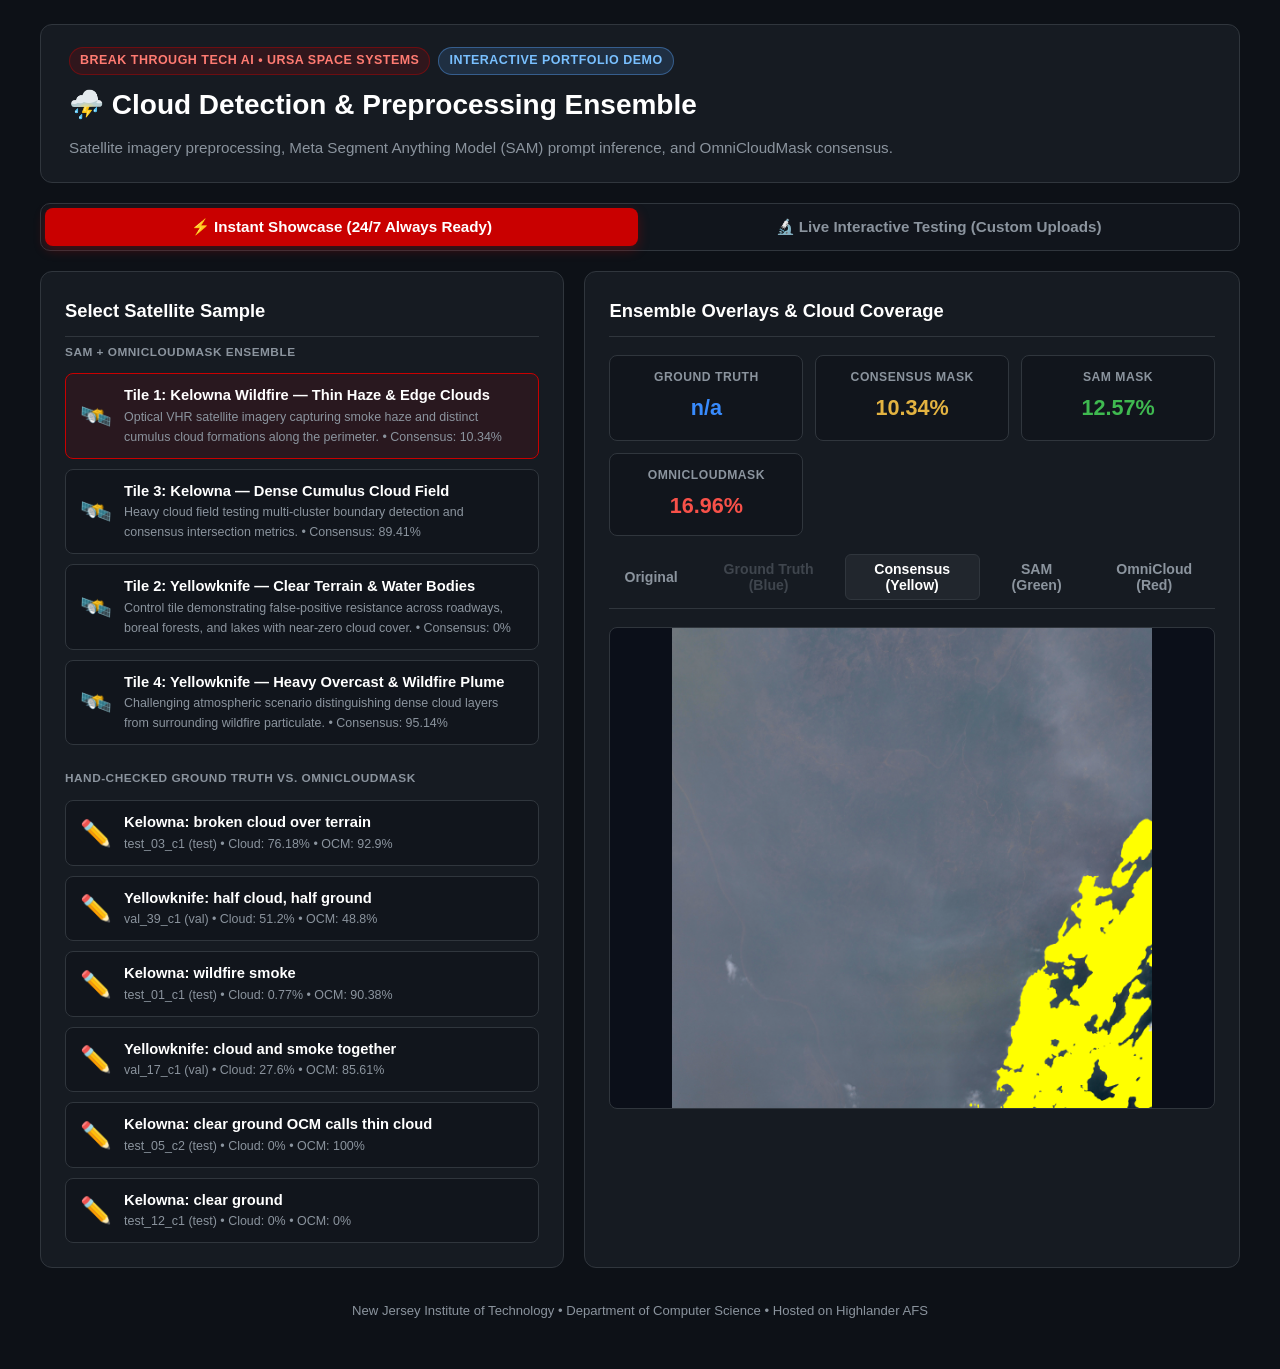
==== commit 1b4204bc: "Web demo: add hand-checked ground-truth samples (draft) Add six OCM-assisted, hand-fixed crops to th" ====
--- a/web-demo/cloud-segmentation-app.html
+++ b/web-demo/cloud-segmentation-app.html
@@ -305,6 +305,21 @@
     .metric-value { font-size: 1.35rem; font-weight: 700; color: #fff; }
     .metric-card.sam .metric-value { color: #3fb950; }
     .metric-card.omni .metric-value { color: var(--red); }
+    .metric-card.gt .metric-value { color: #388bfd; }
+    .metric-sub { font-size: 0.72rem; color: var(--text-muted); margin-top: 2px; }
+    .sample-section {
+      font-size: 0.74rem; text-transform: uppercase; letter-spacing: 0.5px; color: var(--text-muted);
+      font-weight: 600; margin: 6px 0 2px;
+    }
+    .sample-section:not(:first-child) { margin-top: 14px; }
+    .tab-btn:disabled { opacity: 0.35; cursor: not-allowed; }
+    .tab-btn:disabled:hover { background: transparent; color: var(--text-muted); }
+    .legend { display: flex; flex-wrap: wrap; gap: 14px; font-size: 0.8rem; color: var(--text-muted); margin-top: 10px; }
+    .legend span::before {
+      content: ""; display: inline-block; width: 10px; height: 10px; border-radius: 2px;
+      margin-right: 6px; background: var(--swatch); vertical-align: -1px;
+    }
+    .sample-note { font-size: 0.82rem; color: var(--text-muted); margin-top: 10px; line-height: 1.45; }
     .metric-card.consensus .metric-value { color: #e3b341; }
 
     /* Results Tabs */
@@ -424,6 +439,11 @@
 
       <!-- Metrics Cards -->
       <div class="metrics-container">
+        <div class="metric-card gt">
+          <div class="metric-label">Ground Truth</div>
+          <div class="metric-value" id="gtMetric">--%</div>
+          <div class="metric-sub" id="gtSmokeMetric"></div>
+        </div>
         <div class="metric-card consensus">
           <div class="metric-label">Consensus Mask</div>
           <div class="metric-value" id="consensusMetric">--%</div>
@@ -440,6 +460,8 @@
 
       <!-- Result Tabs -->
       <div class="tabs-header">
+        <button class="tab-btn" data-tab="orig">Original</button>
+        <button class="tab-btn" data-tab="gt">Ground Truth (Blue)</button>
         <button class="tab-btn active" data-tab="consensus">Consensus (Yellow)</button>
         <button class="tab-btn" data-tab="sam">SAM (Green)</button>
         <button class="tab-btn" data-tab="omni">OmniCloud (Red)</button>
@@ -449,6 +471,12 @@
       <div class="result-display">
         <img id="mainResultImg" class="result-img" alt="Mask Overlay">
       </div>
+      <div class="legend" id="gtLegend" style="display: none;">
+        <span style="--swatch: #388bfd;">Cloud</span>
+        <span style="--swatch: #ff8c00;">Smoke (not cloud)</span>
+        <span style="--swatch: #a0a0a0;">Unsure</span>
+      </div>
+      <div class="sample-note" id="sampleNote"></div>
 
     </div>
 
@@ -462,6 +490,7 @@
 
 <!-- Load Precomputed Manifest if present -->
 <script src="samples_data.js"></script>
+<script src="gt_samples_data.js"></script>
 
 <script>
   // Fallback sample data in case samples_data.js hasn't been generated yet
@@ -488,7 +517,20 @@
     }
   ];
 
-  const SAMPLES = (typeof SAMPLES_MANIFEST !== 'undefined') ? SAMPLES_MANIFEST : DEFAULT_SAMPLES;
+  const ENSEMBLE_SAMPLES = (typeof SAMPLES_MANIFEST !== 'undefined') ? SAMPLES_MANIFEST : DEFAULT_SAMPLES;
+  const GT_SAMPLES = (typeof GT_SAMPLES_MANIFEST !== 'undefined') ? GT_SAMPLES_MANIFEST : [];
+  const SAMPLE_SECTIONS = [
+    { title: 'SAM + OmniCloudMask ensemble', items: ENSEMBLE_SAMPLES },
+    { title: 'Hand-checked ground truth vs. OmniCloudMask', items: GT_SAMPLES },
+  ].filter(s => s.items.length);
+  const SAMPLES = SAMPLE_SECTIONS.flatMap(s => s.items);
+
+  // Which views a sample has an image for
+  function availableTabs(s) {
+    if (activeMode === 'live') return ['orig', 'consensus', 'sam', 'omni'];
+    return ['orig', 'gt', 'consensus', 'sam', 'omni'].filter(t => s && s[t]);
+  }
+  const fmt = v => (v === undefined || v === null) ? 'n/a' : `${v}%`;
 
   // DOM Elements
   const btnModePrecomputed = document.getElementById('btnModePrecomputed');
@@ -502,6 +544,10 @@
   const consensusMetric = document.getElementById('consensusMetric');
   const samMetric = document.getElementById('samMetric');
   const omniMetric = document.getElementById('omniMetric');
+  const gtMetric = document.getElementById('gtMetric');
+  const gtSmokeMetric = document.getElementById('gtSmokeMetric');
+  const gtLegend = document.getElementById('gtLegend');
+  const sampleNote = document.getElementById('sampleNote');
   const tabBtns = document.querySelectorAll('.tab-btn');
 
   let activeMode = 'precomputed';
@@ -514,44 +560,80 @@
   // Render Sample List
   function initSamples() {
     sampleListContainer.innerHTML = '';
-    SAMPLES.forEach((s, idx) => {
-      const item = document.createElement('div');
-      item.className = `sample-item ${idx === 0 ? 'active' : ''}`;
-      item.innerHTML = `
-        <div style="font-size: 1.6rem;">🛰️</div>
-        <div class="sample-info">
-          <div class="sample-name">${s.title}</div>
-          <div class="sample-sub">${s.desc || 'Optical satellite tile'} &bull; Consensus: ${s.metrics.consensus}%</div>
-        </div>
-      `;
-      item.addEventListener('click', () => {
-        document.querySelectorAll('.sample-item').forEach(el => el.classList.remove('active'));
-        item.classList.add('active');
-        activeSample = s;
-        renderDisplay();
+    SAMPLE_SECTIONS.forEach(section => {
+      const header = document.createElement('div');
+      header.className = 'sample-section';
+      header.textContent = section.title;
+      sampleListContainer.appendChild(header);
+
+      section.items.forEach(s => {
+        const isGt = s.kind === 'gt';
+        const summary = isGt
+          ? `${s.crop} (${s.split}) &bull; Cloud: ${s.metrics.gt}% &bull; OCM: ${s.metrics.omni}%`
+          : `${s.desc || 'Optical satellite tile'} &bull; Consensus: ${s.metrics.consensus}%`;
+        const item = document.createElement('div');
+        item.className = `sample-item ${s === activeSample ? 'active' : ''}`;
+        item.innerHTML = `
+          <div style="font-size: 1.6rem;">${isGt ? '✏️' : '🛰️'}</div>
+          <div class="sample-info">
+            <div class="sample-name">${s.title}</div>
+            <div class="sample-sub">${summary}</div>
+          </div>
+        `;
+        item.addEventListener('click', () => {
+          document.querySelectorAll('.sample-item').forEach(el => el.classList.remove('active'));
+          item.classList.add('active');
+          activeSample = s;
+          // Ground-truth samples open on the ground truth; others keep their usual default
+          if (isGt) activeTab = 'gt';
+          else if (activeTab === 'gt') activeTab = 'consensus';
+          renderDisplay();
+        });
+        sampleListContainer.appendChild(item);
       });
-      sampleListContainer.appendChild(item);
     });
   }
 
+  function syncTabs() {
+    const avail = availableTabs(activeSample);
+    if (!avail.includes(activeTab)) activeTab = avail.includes('consensus') ? 'consensus' : avail[0];
+    tabBtns.forEach(b => {
+      const t = b.getAttribute('data-tab');
+      b.disabled = !avail.includes(t);
+      b.title = b.disabled
+        ? (t === 'gt' ? 'No hand-checked mask for this tile' : 'Not run on this crop')
+        : '';
+      b.classList.toggle('active', t === activeTab);
+    });
+  }
+
   // Render Display
   function renderDisplay() {
+    syncTabs();
+    gtLegend.style.display = activeTab === 'gt' ? 'flex' : 'none';
+
     if (activeMode === 'precomputed' && activeSample) {
-      consensusMetric.textContent = `${activeSample.metrics.consensus}%`;
-      samMetric.textContent = `${activeSample.metrics.sam}%`;
-      omniMetric.textContent = `${activeSample.metrics.omni}%`;
-
-      if (activeTab === 'consensus') mainResultImg.src = activeSample.consensus;
-      else if (activeTab === 'sam') mainResultImg.src = activeSample.sam;
-      else if (activeTab === 'omni') mainResultImg.src = activeSample.omni;
+      const m = activeSample.metrics;
+      gtMetric.textContent = fmt(m.gt);
+      gtSmokeMetric.textContent = m.gt_smoke ? `+ ${m.gt_smoke}% smoke` : '';
+      consensusMetric.textContent = fmt(m.consensus);
+      samMetric.textContent = fmt(m.sam);
+      omniMetric.textContent = fmt(m.omni);
+      sampleNote.textContent = activeSample.kind === 'gt'
+        ? `${activeSample.desc} Ground truth: OCM's draft, then fixed by hand in CVAT. Percentages are the share of the crop marked as cloud.`
+        : '';
+
+      if (activeSample[activeTab]) mainResultImg.src = activeSample[activeTab];
     } else if (activeMode === 'live') {
+      gtMetric.textContent = 'n/a';
+      gtSmokeMetric.textContent = '';
+      sampleNote.textContent = '';
       consensusMetric.textContent = liveMetrics.consensus;
       samMetric.textContent = liveMetrics.sam;
       omniMetric.textContent = liveMetrics.omni;
 
-      if (liveImages[activeTab]) {
-        mainResultImg.src = liveImages[activeTab];
-      }
+      const src = activeTab === 'orig' ? imagePreview.src : liveImages[activeTab];
+      if (src) mainResultImg.src = src;
     }
   }
 
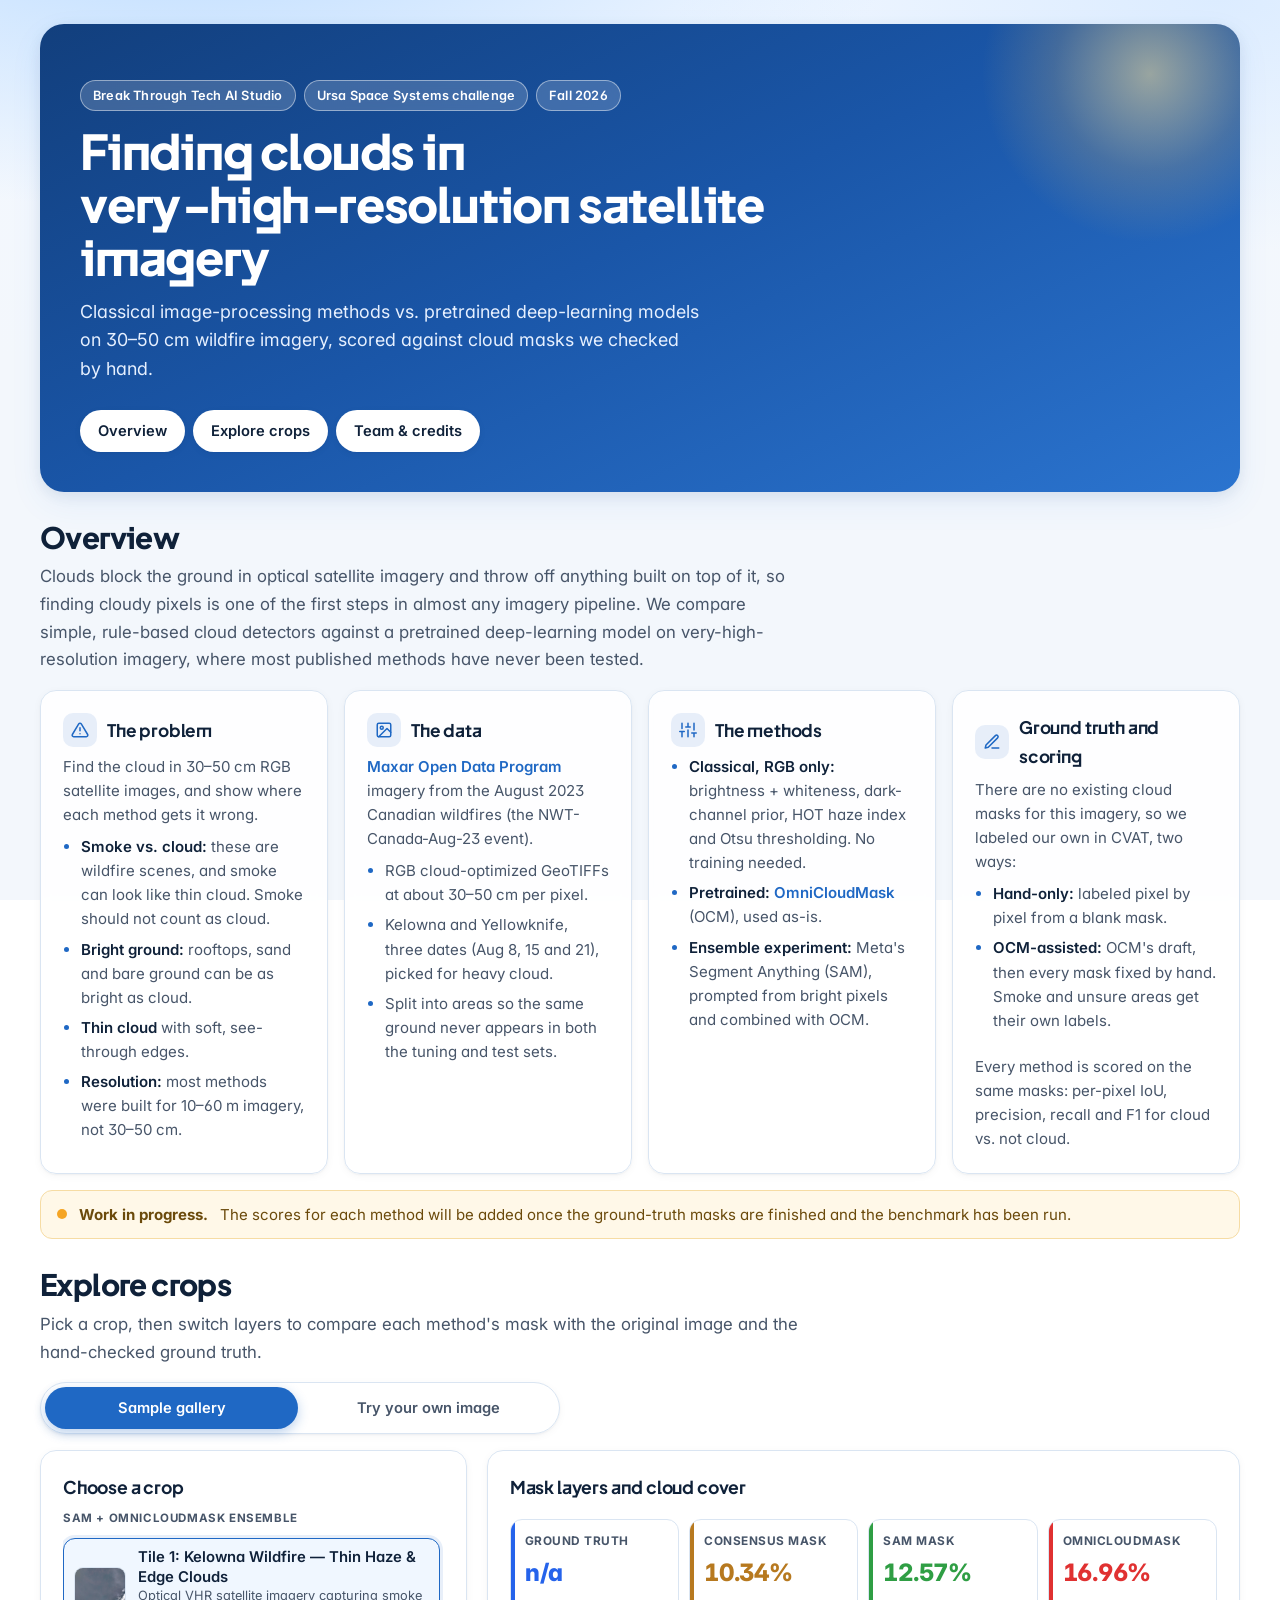
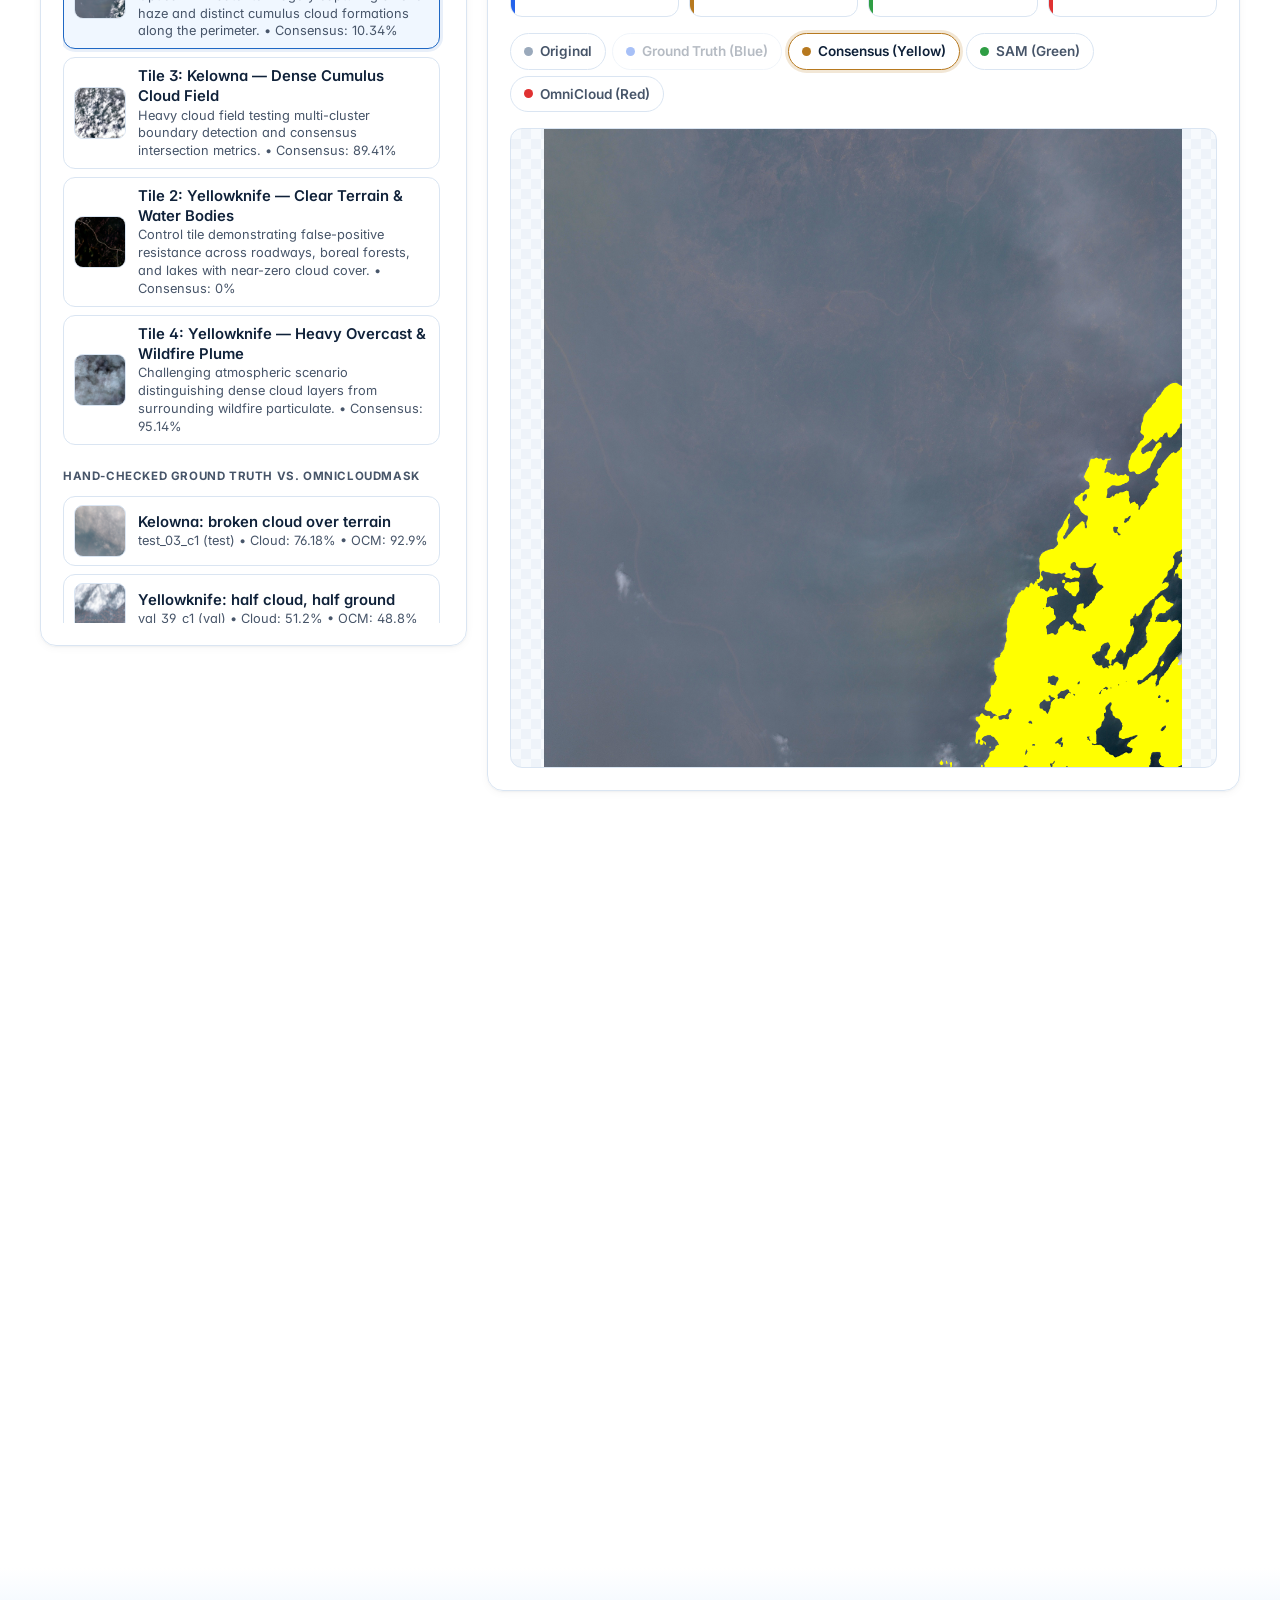
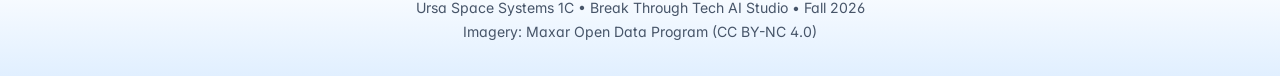
==== commit d7d0600e: "Web demo: sky-themed redesign with overview and team sections (draft) Add an Overview section (probl" ====
--- a/web-demo/cloud-segmentation-app.html
+++ b/web-demo/cloud-segmentation-app.html
@@ -3,367 +3,504 @@
 <head>
   <meta charset="UTF-8">
   <meta name="viewport" content="width=device-width, initial-scale=1.0">
-  <title>Cloud Detection & Preprocessing | Break Through Tech AI</title>
+  <title>Cloud Detection Benchmark</title>
+  <link rel="preconnect" href="https://fonts.googleapis.com">
+  <link rel="preconnect" href="https://fonts.gstatic.com" crossorigin>
+  <link href="https://fonts.googleapis.com/css2?family=Inter:wght@400;500;600;700&family=Plus+Jakarta+Sans:wght@600;700;800&display=swap" rel="stylesheet">
   <style>
     :root {
-      --primary: #c90000; /* NJIT Crimson */
-      --primary-hover: #a30000;
-      --bg: #0d1117;
-      --card-bg: #161b22;
-      --border: #30363d;
-      --text: #e6edf3;
-      --text-muted: #8b949e;
-      --green: #2ea043;
-      --yellow: #d29922;
-      --red: #f85149;
-      --blue: #58a6ff;
+      /* Sky palette */
+      --sky-1: #bcdcff;
+      --sky-2: #dcecff;
+      --sky-3: #f3f8ff;
+      --bg: #f3f7fc;
+      --card-bg: rgba(255, 255, 255, 0.86);
+      --card-solid: #ffffff;
+      --border: #dae5f2;
+      --border-strong: #c3d4e8;
+      --text: #0f2139;
+      --text-muted: #475569;
+      --primary: #1f68c4;
+      --primary-hover: #17539f;
+      --primary-soft: rgba(31, 104, 196, 0.10);
+      --sun: #f5a524;
+      --shadow-sm: 0 1px 2px rgba(18, 38, 63, 0.05), 0 2px 8px rgba(18, 38, 63, 0.04);
+      --shadow-md: 0 4px 14px rgba(18, 38, 63, 0.08), 0 12px 32px rgba(47, 127, 224, 0.08);
+      /* Mask colors (match the overlay images) */
+      --mask-gt: #2563eb;
+      --mask-consensus: #b7791f;
+      --mask-sam: #2f9e44;
+      --mask-omni: #e03131;
+      /* kept for the live-mode status dot */
+      --green: #2f9e44;
+      --red: #e03131;
+      --blue: #2f7fe0;
+      --radius: 16px;
     }
 
     * { box-sizing: border-box; margin: 0; padding: 0; }
+    html { scroll-behavior: smooth; }
 
     body {
-      font-family: -apple-system, BlinkMacSystemFont, "Segoe UI", Roboto, Helvetica, Arial, sans-serif;
-      background-color: var(--bg);
+      font-family: "Inter", -apple-system, BlinkMacSystemFont, "Segoe UI", Roboto, Helvetica, Arial, sans-serif;
+      background:
+        radial-gradient(1200px 500px at 15% -10%, var(--sky-1) 0%, transparent 60%),
+        radial-gradient(900px 420px at 95% 0%, var(--sky-2) 0%, transparent 60%),
+        linear-gradient(180deg, var(--sky-3) 0%, var(--bg) 40%);
+      background-attachment: fixed;
       color: var(--text);
-      line-height: 1.6;
-      padding: 24px 16px;
+      font-size: 16px;
+      line-height: 1.65;
+      font-feature-settings: "cv11", "ss01";
+      padding: 24px 16px 0;
       display: flex;
       flex-direction: column;
       align-items: center;
       min-height: 100vh;
-    }
+      -webkit-font-smoothing: antialiased;
+    }
+
+    a { color: var(--primary); }
 
     .container {
       width: 100%;
       max-width: 1200px;
       display: flex;
       flex-direction: column;
-      gap: 20px;
-    }
-
-    /* Header */
-    header {
+      gap: 28px;
+    }
+
+    /* ---------- Hero ---------- */
+    header.hero {
+      position: relative;
+      overflow: hidden;
+      border-radius: 24px;
+      padding: 56px 40px 40px;
+      background: linear-gradient(155deg, #123f7d 0%, #1a56a8 48%, #2b74cf 100%);
+      color: #fff;
+      box-shadow: var(--shadow-md);
+      isolation: isolate;
+    }
+    header.hero::after { /* soft sun glow */
+      content: ""; position: absolute; z-index: -1;
+      width: 340px; height: 340px; right: -80px; top: -120px; border-radius: 50%;
+      background: radial-gradient(circle, rgba(255, 226, 150, 0.55) 0%, rgba(255, 200, 100, 0.18) 40%, transparent 70%);
+      animation: glow 9s ease-in-out infinite alternate;
+    }
+    @keyframes glow { from { transform: scale(1); opacity: 0.85; } to { transform: scale(1.12); opacity: 1; } }
+
+    .hero-clouds { position: absolute; inset: 0; z-index: -1; pointer-events: none; }
+    .cloud {
+      position: absolute; left: -260px;
+      width: 220px; height: 64px; border-radius: 64px;
+      background: rgba(255, 255, 255, 0.9);
+      filter: blur(2px);
+      animation: drift linear infinite;
+    }
+    .cloud::before, .cloud::after {
+      content: ""; position: absolute; background: inherit; border-radius: 50%;
+    }
+    .cloud::before { width: 96px; height: 96px; left: 34px; top: -46px; }
+    .cloud::after { width: 120px; height: 120px; left: 92px; top: -62px; }
+    .cloud.c1 { top: 86%; transform: scale(1.1); animation-duration: 60s; animation-delay: -12s; opacity: 0.18; }
+    .cloud.c2 { top: 3%; transform: scale(0.6); animation-duration: 75s; animation-delay: -40s; opacity: 0.22; }
+    .cloud.c3 { top: 98%; transform: scale(0.8); animation-duration: 90s; animation-delay: -66s; opacity: 0.2; }
+    .cloud.c4 { top: 6%; transform: scale(0.45); animation-duration: 110s; animation-delay: -20s; opacity: 0.16; }
+    @keyframes drift { from { left: -260px; } to { left: 110%; } }
+
+    .eyebrow {
+      display: inline-flex; flex-wrap: wrap; gap: 8px; margin-bottom: 14px;
+    }
+    .badge {
+      background: rgba(255, 255, 255, 0.18);
+      border: 1px solid rgba(255, 255, 255, 0.45);
+      color: #fff;
+      padding: 4px 12px;
+      font-size: 0.8rem;
+      font-weight: 600;
+      border-radius: 999px;
+      letter-spacing: 0.2px;
+      backdrop-filter: blur(6px);
+    }
+    h1, h2, h3, .section-title, .card-title, .person-name {
+      font-family: "Plus Jakarta Sans", "Inter", -apple-system, "Segoe UI", sans-serif;
+    }
+    h1 {
+      font-size: clamp(2rem, 4.4vw, 3rem);
+      line-height: 1.1;
+      font-weight: 800;
+      letter-spacing: -0.025em;
+      max-width: 780px;
+      color: #ffffff;
+      text-wrap: balance;
+    }
+    p.subtitle {
+      margin-top: 14px;
+      font-size: 1.12rem;
+      line-height: 1.6;
+      max-width: 640px;
+      color: #e6f0ff;
+      text-wrap: pretty;
+    }
+
+    .page-nav { display: flex; flex-wrap: wrap; gap: 8px; margin-top: 26px; }
+    .page-nav a {
+      color: var(--text); text-decoration: none; font-size: 0.92rem; font-weight: 600;
+      padding: 9px 18px; border-radius: 999px;
+      background: #ffffff;
+      box-shadow: var(--shadow-sm);
+      transition: transform 0.2s ease, background 0.2s ease, box-shadow 0.2s ease;
+    }
+    .page-nav a:hover { transform: translateY(-2px); background: #fff; box-shadow: var(--shadow-md); }
+
+    /* ---------- Sections ---------- */
+    .section { scroll-margin-top: 20px; display: flex; flex-direction: column; gap: 16px; }
+    .section-head { display: flex; flex-direction: column; gap: 8px; }
+    .section-title { font-size: 1.85rem; line-height: 1.2; font-weight: 800; letter-spacing: -0.02em; color: var(--text); }
+    .section-lead { color: var(--text-muted); font-size: 1.05rem; line-height: 1.65; max-width: 760px; text-wrap: pretty; }
+
+    .card {
       background: var(--card-bg);
+      backdrop-filter: blur(8px);
       border: 1px solid var(--border);
-      border-radius: 12px;
-      padding: 22px 28px;
+      border-radius: var(--radius);
+      padding: 22px;
       display: flex;
       flex-direction: column;
-      gap: 8px;
-    }
-
-    .badge-row {
-      display: flex;
-      flex-wrap: wrap;
-      gap: 8px;
-      align-items: center;
-    }
-
-    .badge {
-      background: rgba(201, 0, 0, 0.15);
-      color: #ff7b72;
-      border: 1px solid rgba(201, 0, 0, 0.4);
-      padding: 3px 10px;
-      font-size: 0.78rem;
-      font-weight: 600;
-      border-radius: 999px;
-      letter-spacing: 0.5px;
-      text-transform: uppercase;
-    }
-
-    .badge-blue {
-      background: rgba(88, 166, 255, 0.15);
-      color: #79c0ff;
-      border: 1px solid rgba(88, 166, 255, 0.4);
-    }
-
-    h1 {
-      font-size: 1.75rem;
+      gap: 16px;
+      box-shadow: var(--shadow-sm);
+      transition: transform 0.25s ease, box-shadow 0.25s ease, border-color 0.25s ease;
+    }
+    .info-grid .card:hover, .team-grid .card:hover {
+      transform: translateY(-3px);
+      box-shadow: var(--shadow-md);
+      border-color: var(--border-strong);
+    }
+    .card-title {
+      font-size: 1.1rem;
       font-weight: 700;
-      color: #fff;
-    }
-
-    p.subtitle {
-      color: var(--text-muted);
-      font-size: 0.95rem;
-    }
-
-    /* Navigation Mode Switcher */
+      letter-spacing: -0.01em;
+      color: var(--text);
+    }
+
+    .info-grid { display: grid; grid-template-columns: repeat(auto-fit, minmax(240px, 1fr)); gap: 16px; }
+    .info-grid .card { gap: 8px; }
+    .info-grid .card h3 { font-size: 1.08rem; font-weight: 700; letter-spacing: -0.01em; color: var(--text); display: flex; align-items: center; gap: 10px; }
+    .info-grid .card p, .info-grid .card li { color: var(--text-muted); font-size: 0.94rem; line-height: 1.6; }
+    .info-grid .card ul { padding-left: 18px; }
+    .info-grid .card li { margin-bottom: 6px; }
+    .info-grid .card li::marker { color: var(--primary); }
+    .info-grid .card strong { color: var(--text); font-weight: 600; }
+    .icon {
+      width: 34px; height: 34px; border-radius: 10px; flex: none;
+      display: inline-flex; align-items: center; justify-content: center;
+      background: var(--primary-soft); color: var(--primary);
+    }
+    .icon svg { width: 18px; height: 18px; }
+
+    .status-note {
+      display: flex; gap: 12px; align-items: flex-start;
+      padding: 12px 16px; border-radius: 12px; font-size: 0.94rem; line-height: 1.55;
+      background: #fff8e8; border: 1px solid #f6dca4; color: #6b4a0b;
+    }
+    .status-note::before {
+      content: ""; flex: none; width: 10px; height: 10px; margin-top: 6px; border-radius: 50%;
+      background: var(--sun); box-shadow: 0 0 0 0 rgba(245, 165, 36, 0.6);
+      animation: pulse 2.2s ease-out infinite;
+    }
+    @keyframes pulse { to { box-shadow: 0 0 0 10px rgba(245, 165, 36, 0); } }
+
+    /* ---------- Explore: mode switcher ---------- */
     .mode-switcher {
       display: flex;
-      background: #11151c;
+      background: rgba(255, 255, 255, 0.7);
       border: 1px solid var(--border);
-      border-radius: 10px;
+      border-radius: 999px;
       padding: 4px;
       gap: 4px;
-    }
-
+      max-width: 520px;
+      box-shadow: var(--shadow-sm);
+    }
     .mode-btn {
       flex: 1;
       background: transparent;
       border: none;
       color: var(--text-muted);
-      font-size: 0.95rem;
+      font: inherit;
+      font-size: 0.92rem;
       font-weight: 600;
-      padding: 10px 16px;
-      border-radius: 8px;
+      padding: 9px 16px;
+      border-radius: 999px;
       cursor: pointer;
-      display: flex;
-      align-items: center;
-      justify-content: center;
-      gap: 8px;
-      transition: all 0.2s;
-    }
-
-    .mode-btn.active {
-      background: var(--primary);
-      color: #fff;
-      box-shadow: 0 4px 12px rgba(201, 0, 0, 0.3);
-    }
-
-    /* Backend Config Banner */
+      transition: background 0.25s ease, color 0.25s ease, box-shadow 0.25s ease;
+    }
+    .mode-btn:hover { color: var(--text); }
+    .mode-btn.active { background: var(--primary); color: #fff; box-shadow: 0 4px 12px rgba(31, 104, 196, 0.3); }
+
     .backend-config {
-      background: #1c2128;
-      border: 1px dashed var(--border);
-      border-radius: 8px;
+      background: var(--card-bg);
+      border: 1px dashed var(--border-strong);
+      border-radius: 12px;
       padding: 12px 18px;
-      display: flex;
-      flex-wrap: wrap;
-      align-items: center;
-      gap: 12px;
+      display: flex; flex-wrap: wrap; align-items: center; gap: 12px;
       font-size: 0.88rem;
     }
-
     .backend-config input {
-      flex: 1;
-      min-width: 260px;
-      background: #0d1117;
-      border: 1px solid var(--border);
-      color: var(--text);
-      padding: 6px 12px;
-      border-radius: 6px;
-      font-size: 0.88rem;
-      font-family: monospace;
-    }
-
-    .status-indicator {
-      display: flex;
-      align-items: center;
-      gap: 6px;
-      font-size: 0.82rem;
-      color: var(--text-muted);
-    }
-
-    .dot {
-      width: 8px; height: 8px; border-radius: 50%; background: #8b949e;
-    }
+      flex: 1; min-width: 260px;
+      background: #fff; border: 1px solid var(--border); color: var(--text);
+      padding: 7px 12px; border-radius: 8px; font-size: 0.88rem; font-family: ui-monospace, monospace;
+    }
+    .status-indicator { display: flex; align-items: center; gap: 6px; font-size: 0.82rem; color: var(--text-muted); }
+    .dot { width: 8px; height: 8px; border-radius: 50%; background: #9aa9bb; }
     .dot.connected { background: var(--green); }
     .dot.error { background: var(--red); }
 
-    /* App Grid */
-    .app-grid {
-      display: grid;
-      grid-template-columns: 1fr 1.25fr;
-      gap: 20px;
-    }
-
-    @media (max-width: 900px) {
-      .app-grid { grid-template-columns: 1fr; }
-    }
-
-    .card {
-      background: var(--card-bg);
+    /* ---------- Explore: grid ---------- */
+    .app-grid { display: grid; grid-template-columns: minmax(300px, 0.85fr) 1.5fr; gap: 20px; align-items: start; }
+    @media (max-width: 900px) { .app-grid { grid-template-columns: 1fr; } }
+
+    .sample-list { display: flex; flex-direction: column; gap: 8px; max-height: 720px; overflow-y: auto; padding-right: 4px; }
+    .sample-section {
+      font-size: 0.72rem; text-transform: uppercase; letter-spacing: 0.6px; color: var(--text-muted);
+      font-weight: 700; margin: 6px 0 2px;
+    }
+    .sample-section:not(:first-child) { margin-top: 14px; }
+    .sample-item {
+      display: flex; align-items: center; gap: 12px;
+      background: #fff;
       border: 1px solid var(--border);
       border-radius: 12px;
-      padding: 24px;
-      display: flex;
-      flex-direction: column;
-      gap: 18px;
-    }
-
-    .card-title {
-      font-size: 1.15rem;
-      font-weight: 600;
-      color: #fff;
-      border-bottom: 1px solid var(--border);
-      padding-bottom: 10px;
-      display: flex;
-      align-items: center;
-      justify-content: space-between;
-    }
-
-    /* Sample Selector Grid */
-    .sample-list {
-      display: flex;
-      flex-direction: column;
-      gap: 10px;
-    }
-
-    .sample-item {
-      display: flex;
-      align-items: center;
-      gap: 12px;
-      background: #11151c;
-      border: 1px solid var(--border);
-      border-radius: 8px;
-      padding: 10px 14px;
+      padding: 8px 10px;
       cursor: pointer;
-      transition: all 0.2s;
-    }
-
-    .sample-item:hover {
-      border-color: var(--blue);
-      background: rgba(88, 166, 255, 0.05);
-    }
-
-    .sample-item.active {
-      border-color: var(--primary);
-      background: rgba(201, 0, 0, 0.1);
-    }
-
+      transition: transform 0.2s ease, border-color 0.2s ease, box-shadow 0.2s ease, background 0.2s ease;
+    }
+    .sample-item:hover { transform: translateX(3px); border-color: var(--border-strong); box-shadow: var(--shadow-sm); }
+    .sample-item.active { border-color: var(--primary); background: #f0f7ff; box-shadow: 0 0 0 3px var(--primary-soft); }
     .sample-thumb {
-      width: 48px;
-      height: 48px;
-      border-radius: 6px;
-      object-fit: cover;
-      border: 1px solid var(--border);
-    }
-
-    .sample-info {
-      flex: 1;
-    }
-
-    .sample-name {
-      font-size: 0.92rem;
-      font-weight: 600;
-      color: #fff;
-    }
-
-    .sample-sub {
-      font-size: 0.78rem;
-      color: var(--text-muted);
-    }
-
-    /* File Upload Box */
+      width: 52px; height: 52px; border-radius: 9px; object-fit: cover; flex: none;
+      background: var(--sky-2); border: 1px solid var(--border);
+    }
+    .sample-info { flex: 1; min-width: 0; }
+    .sample-name { font-size: 0.93rem; font-weight: 600; color: var(--text); line-height: 1.35; }
+    .sample-sub { font-size: 0.8rem; color: var(--text-muted); line-height: 1.4; }
+
     .upload-zone {
-      border: 2px dashed var(--border);
-      border-radius: 10px;
-      padding: 24px 16px;
-      text-align: center;
-      cursor: pointer;
-      background: #11151c;
-      position: relative;
-    }
-
-    .upload-zone:hover { border-color: var(--blue); }
-
-    .upload-zone input[type="file"] {
-      position: absolute; width: 100%; height: 100%; top: 0; left: 0; opacity: 0; cursor: pointer;
-    }
-
-    .preview-box {
-      display: none; width: 100%; max-height: 220px; object-fit: contain; border-radius: 8px; border: 1px solid var(--border); margin-top: 8px;
-    }
-
-    /* Sliders */
+      border: 2px dashed var(--border-strong); border-radius: 12px; padding: 24px 16px; text-align: center;
+      cursor: pointer; background: #fff; position: relative; transition: border-color 0.2s, background 0.2s;
+    }
+    .upload-zone:hover { border-color: var(--primary); background: #f5faff; }
+    .upload-zone input[type="file"] { position: absolute; width: 100%; height: 100%; top: 0; left: 0; opacity: 0; cursor: pointer; }
+    .preview-box { display: none; width: 100%; max-height: 220px; object-fit: contain; border-radius: 10px; border: 1px solid var(--border); margin-top: 8px; }
+
     .control-group { display: flex; flex-direction: column; gap: 6px; }
     .control-header { display: flex; justify-content: space-between; font-size: 0.88rem; font-weight: 500; }
-    .control-val { color: var(--blue); font-family: monospace; font-weight: 600; }
-
-    input[type="range"] {
-      -webkit-appearance: none; width: 100%; height: 6px; background: #21262d; border-radius: 3px; outline: none;
-    }
-
+    .control-val { color: var(--primary); font-family: ui-monospace, monospace; font-weight: 600; }
+    input[type="range"] { -webkit-appearance: none; appearance: none; width: 100%; height: 6px; background: var(--sky-2); border-radius: 3px; outline: none; }
     input[type="range"]::-webkit-slider-thumb {
-      -webkit-appearance: none; width: 18px; height: 18px; border-radius: 50%; background: var(--primary); cursor: pointer;
-    }
-
+      -webkit-appearance: none; width: 18px; height: 18px; border-radius: 50%; background: var(--primary);
+      cursor: pointer; box-shadow: 0 2px 6px rgba(47, 127, 224, 0.4);
+    }
     .btn-submit {
-      background: var(--primary); color: #fff; border: none; border-radius: 8px; padding: 12px 20px; font-size: 1rem; font-weight: 600; cursor: pointer; display: flex; align-items: center; justify-content: center; gap: 8px;
-    }
-    .btn-submit:hover:not(:disabled) { background: var(--primary-hover); }
+      background: var(--primary); color: #fff; border: none; border-radius: 999px; padding: 12px 20px;
+      font: inherit; font-weight: 600; cursor: pointer; display: flex; align-items: center; justify-content: center; gap: 8px;
+      transition: background 0.2s, transform 0.2s;
+    }
+    .btn-submit:hover:not(:disabled) { background: var(--primary-hover); transform: translateY(-1px); }
     .btn-submit:disabled { opacity: 0.6; cursor: not-allowed; }
-
-    .spinner {
-      display: none; width: 18px; height: 18px; border: 3px solid rgba(255,255,255,0.3); border-top-color: #fff; border-radius: 50%; animation: spin 0.8s linear infinite;
-    }
+    .spinner { display: none; width: 18px; height: 18px; border: 3px solid rgba(255,255,255,0.35); border-top-color: #fff; border-radius: 50%; animation: spin 0.8s linear infinite; }
     @keyframes spin { to { transform: rotate(360deg); } }
 
-    /* Metrics Bar */
-    .metrics-container {
-      display: grid; grid-template-columns: repeat(3, 1fr); gap: 12px;
-    }
-
+    /* Metrics */
+    .metrics-container { display: grid; grid-template-columns: repeat(4, 1fr); gap: 10px; }
+    @media (max-width: 640px) { .metrics-container { grid-template-columns: repeat(2, 1fr); } }
     .metric-card {
-      background: #11151c; border: 1px solid var(--border); border-radius: 8px; padding: 12px 14px; text-align: center;
-    }
-
-    .metric-label {
-      font-size: 0.76rem; text-transform: uppercase; letter-spacing: 0.5px; color: var(--text-muted); font-weight: 600; margin-bottom: 4px;
-    }
-
-    .metric-value { font-size: 1.35rem; font-weight: 700; color: #fff; }
-    .metric-card.sam .metric-value { color: #3fb950; }
-    .metric-card.omni .metric-value { color: var(--red); }
-    .metric-card.gt .metric-value { color: #388bfd; }
-    .metric-sub { font-size: 0.72rem; color: var(--text-muted); margin-top: 2px; }
-    .sample-section {
-      font-size: 0.74rem; text-transform: uppercase; letter-spacing: 0.5px; color: var(--text-muted);
-      font-weight: 600; margin: 6px 0 2px;
-    }
-    .sample-section:not(:first-child) { margin-top: 14px; }
-    .tab-btn:disabled { opacity: 0.35; cursor: not-allowed; }
-    .tab-btn:disabled:hover { background: transparent; color: var(--text-muted); }
-    .legend { display: flex; flex-wrap: wrap; gap: 14px; font-size: 0.8rem; color: var(--text-muted); margin-top: 10px; }
+      position: relative; overflow: hidden;
+      background: #fff; border: 1px solid var(--border); border-radius: 12px; padding: 12px 14px;
+    }
+    .metric-card::before { content: ""; position: absolute; left: 0; top: 0; bottom: 0; width: 4px; background: var(--c, var(--primary)); }
+    .metric-card.gt { --c: var(--mask-gt); }
+    .metric-card.consensus { --c: var(--mask-consensus); }
+    .metric-card.sam { --c: var(--mask-sam); }
+    .metric-card.omni { --c: var(--mask-omni); }
+    .metric-label { font-size: 0.74rem; text-transform: uppercase; letter-spacing: 0.5px; color: var(--text-muted); font-weight: 700; margin-bottom: 2px; }
+    .metric-value { font-size: 1.5rem; letter-spacing: -0.01em; font-weight: 800; color: var(--c, var(--text)); font-variant-numeric: tabular-nums; transition: opacity 0.3s; }
+    .metric-sub { font-size: 0.72rem; color: var(--text-muted); min-height: 1em; }
+
+    /* Layer tabs */
+    .tabs-header { display: flex; flex-wrap: wrap; gap: 6px; }
+    .tab-btn {
+      display: inline-flex; align-items: center; gap: 7px;
+      background: #fff; border: 1px solid var(--border); color: var(--text-muted);
+      padding: 6px 13px; font: inherit; font-size: 0.85rem; font-weight: 600; border-radius: 999px; cursor: pointer;
+      transition: background 0.2s, color 0.2s, border-color 0.2s, box-shadow 0.2s;
+    }
+    .tab-btn::before { content: ""; width: 9px; height: 9px; border-radius: 50%; background: var(--c, #9aa9bb); }
+    .tab-btn[data-tab="orig"] { --c: #9aa9bb; }
+    .tab-btn[data-tab="gt"] { --c: var(--mask-gt); }
+    .tab-btn[data-tab="consensus"] { --c: var(--mask-consensus); }
+    .tab-btn[data-tab="sam"] { --c: var(--mask-sam); }
+    .tab-btn[data-tab="omni"] { --c: var(--mask-omni); }
+    .tab-btn:hover { color: var(--text); border-color: var(--border-strong); }
+    .tab-btn.active { color: var(--text); border-color: var(--c); box-shadow: 0 0 0 3px color-mix(in srgb, var(--c) 18%, transparent); }
+    .tab-btn:disabled { opacity: 0.4; cursor: not-allowed; }
+    .tab-btn:disabled:hover { color: var(--text-muted); border-color: var(--border); }
+
+    .result-display {
+      width: 100%; aspect-ratio: 1 / 1; max-height: 640px;
+      background:
+        linear-gradient(45deg, #eef3f9 25%, transparent 25%, transparent 75%, #eef3f9 75%) 0 0 / 20px 20px,
+        linear-gradient(45deg, #eef3f9 25%, #f7fafd 25%, #f7fafd 75%, #eef3f9 75%) 10px 10px / 20px 20px;
+      border: 1px solid var(--border); border-radius: 12px;
+      display: flex; align-items: center; justify-content: center; overflow: hidden;
+    }
+    .result-img { width: 100%; height: 100%; object-fit: contain; transition: opacity 0.35s ease; }
+    .result-img.loading { opacity: 0; }
+
+    .legend { display: flex; flex-wrap: wrap; gap: 14px; font-size: 0.86rem; color: var(--text-muted); }
     .legend span::before {
-      content: ""; display: inline-block; width: 10px; height: 10px; border-radius: 2px;
+      content: ""; display: inline-block; width: 10px; height: 10px; border-radius: 3px;
       margin-right: 6px; background: var(--swatch); vertical-align: -1px;
     }
-    .sample-note { font-size: 0.82rem; color: var(--text-muted); margin-top: 10px; line-height: 1.45; }
-    .metric-card.consensus .metric-value { color: #e3b341; }
-
-    /* Results Tabs */
-    .tabs-header { display: flex; gap: 8px; border-bottom: 1px solid var(--border); padding-bottom: 8px; }
-    .tab-btn {
-      background: transparent; border: 1px solid transparent; color: var(--text-muted); padding: 6px 14px; font-size: 0.88rem; font-weight: 600; border-radius: 6px; cursor: pointer;
-    }
-    .tab-btn:hover { color: var(--text); background: #21262d; }
-    .tab-btn.active { color: #fff; background: #21262d; border-color: var(--border); }
-
-    .result-display {
-      width: 100%; min-height: 400px; background: #0b0f19; border: 1px solid var(--border); border-radius: 8px; display: flex; align-items: center; justify-content: center; overflow: hidden;
-    }
-
-    .result-img {
-      width: 100%; height: auto; max-height: 480px; object-fit: contain;
-    }
-
-    footer { text-align: center; font-size: 0.82rem; color: var(--text-muted); padding: 12px 0 24px; }
+    .sample-note { font-size: 0.92rem; color: var(--text-muted); line-height: 1.5; }
+    .sample-note:empty { display: none; }
+
+    /* ---------- Team ---------- */
+    .team-grid { display: grid; grid-template-columns: repeat(auto-fit, minmax(200px, 1fr)); gap: 14px; }
+    .person { gap: 8px; }
+    .avatar {
+      width: 44px; height: 44px; border-radius: 50%; flex: none;
+      display: inline-flex; align-items: center; justify-content: center;
+      font-weight: 800; font-size: 0.95rem; color: #fff;
+      background: linear-gradient(140deg, var(--a1, #5aa6f5), var(--a2, #a8d1fb));
+      box-shadow: 0 4px 10px rgba(47, 127, 224, 0.25);
+    }
+    .person-name { font-size: 1.02rem; font-weight: 700; color: var(--text); }
+    .person-role { font-size: 0.9rem; color: var(--text-muted); line-height: 1.5; flex: 1; }
+    .person-links { display: flex; gap: 14px; font-size: 0.84rem; }
+    a.ext { color: var(--primary); text-decoration: none; font-weight: 600; }
+    a.ext:hover { text-decoration: underline; }
+    .credits-list { padding-left: 18px; color: var(--text-muted); font-size: 0.94rem; line-height: 1.7; }
+    .credits-list strong { color: var(--text); }
+
+    /* ---------- Footer ---------- */
+    footer {
+      width: calc(100% + 32px); margin: 40px -16px 0; padding: 28px 16px 32px; text-align: center;
+      font-size: 0.88rem; line-height: 1.7; color: var(--text-muted);
+      background: linear-gradient(180deg, transparent, rgba(188, 220, 255, 0.45));
+    }
+
+    /* ---------- Scroll reveal ---------- */
+    .reveal { opacity: 0; transform: translateY(18px); transition: opacity 0.7s ease, transform 0.7s ease; }
+    .reveal.visible { opacity: 1; transform: none; }
+
+    @media (max-width: 640px) {
+      header.hero { padding: 40px 22px 28px; border-radius: 18px; }
+      .card { padding: 18px; }
+    }
+
+    @media (prefers-reduced-motion: reduce) {
+      *, *::before, *::after { animation: none !important; transition: none !important; }
+      .reveal { opacity: 1; transform: none; }
+      html { scroll-behavior: auto; }
+    }
   </style>
 </head>
 <body>
 
 <div class="container">
 
-  <!-- Header -->
-  <header>
-    <div class="badge-row">
-      <span class="badge">Break Through Tech AI &bull; Ursa Space Systems</span>
-      <span class="badge badge-blue">Interactive Portfolio Demo</span>
+  <!-- Hero -->
+  <header class="hero">
+    <div class="hero-clouds" aria-hidden="true">
+      <div class="cloud c1"></div><div class="cloud c2"></div><div class="cloud c3"></div><div class="cloud c4"></div>
     </div>
-    <h1>⛈️ Cloud Detection & Preprocessing Ensemble</h1>
+    <div class="eyebrow">
+      <span class="badge">Break Through Tech AI Studio</span>
+      <span class="badge">Ursa Space Systems challenge</span>
+      <span class="badge">Fall 2026</span>
+    </div>
+    <h1>Finding clouds in <span style="white-space: nowrap;">very&#8209;high&#8209;resolution</span> satellite imagery</h1>
     <p class="subtitle">
-      Satellite imagery preprocessing, Meta Segment Anything Model (SAM) prompt inference, and OmniCloudMask consensus.
+      Classical image-processing methods vs. pretrained deep-learning models on 30&ndash;50&nbsp;cm wildfire imagery,
+      scored against cloud masks we checked by hand.
     </p>
+    <nav class="page-nav" aria-label="Page sections">
+      <a href="#overview">Overview</a>
+      <a href="#explore">Explore crops</a>
+      <a href="#team">Team &amp; credits</a>
+    </nav>
   </header>
+
+  <!-- Overview -->
+  <section class="section reveal" id="overview">
+    <div class="section-head">
+    <h2 class="section-title">Overview</h2>
+    <p class="section-lead">
+      Clouds block the ground in optical satellite imagery and throw off anything built on top of it,
+      so finding cloudy pixels is one of the first steps in almost any imagery pipeline. We compare simple,
+      rule-based cloud detectors against a pretrained deep-learning model on very-high-resolution imagery,
+      where most published methods have never been tested.
+    </p>
+    </div>
+    <div class="info-grid">
+      <div class="card">
+        <h3><span class="icon"><svg viewBox="0 0 24 24" fill="none" stroke="currentColor" stroke-width="2" stroke-linecap="round" stroke-linejoin="round"><path d="M12 9v4M12 17h.01"/><path d="M10.3 3.9 1.8 18a2 2 0 0 0 1.7 3h17a2 2 0 0 0 1.7-3L13.7 3.9a2 2 0 0 0-3.4 0z"/></svg></span>The problem</h3>
+        <p>Find the cloud in 30&ndash;50&nbsp;cm RGB satellite images, and show where each method gets it wrong.</p>
+        <ul>
+          <li><strong>Smoke vs. cloud:</strong> these are wildfire scenes, and smoke can look like thin cloud. Smoke should not count as cloud.</li>
+          <li><strong>Bright ground:</strong> rooftops, sand and bare ground can be as bright as cloud.</li>
+          <li><strong>Thin cloud</strong> with soft, see-through edges.</li>
+          <li><strong>Resolution:</strong> most methods were built for 10&ndash;60&nbsp;m imagery, not 30&ndash;50&nbsp;cm.</li>
+        </ul>
+      </div>
+      <div class="card">
+        <h3><span class="icon"><svg viewBox="0 0 24 24" fill="none" stroke="currentColor" stroke-width="2" stroke-linecap="round" stroke-linejoin="round"><rect x="3" y="3" width="18" height="18" rx="2"/><circle cx="9" cy="9" r="2"/><path d="m21 15-5-5L5 21"/></svg></span>The data</h3>
+        <p>
+          <a class="ext" href="https://radiantearth.github.io/stac-browser/#/external/maxar-opendata.s3.amazonaws.com/events/catalog.json" target="_blank" rel="noopener">Maxar Open Data Program</a>
+          imagery from the August 2023 Canadian wildfires (the NWT-Canada-Aug-23 event).
+        </p>
+        <ul>
+          <li>RGB cloud-optimized GeoTIFFs at about 30&ndash;50&nbsp;cm per pixel.</li>
+          <li>Kelowna and Yellowknife, three dates (Aug 8, 15 and 21), picked for heavy cloud.</li>
+          <li>Split into areas so the same ground never appears in both the tuning and test sets.</li>
+        </ul>
+      </div>
+      <div class="card">
+        <h3><span class="icon"><svg viewBox="0 0 24 24" fill="none" stroke="currentColor" stroke-width="2" stroke-linecap="round" stroke-linejoin="round"><path d="M4 21v-7M4 10V3M12 21v-9M12 8V3M20 21v-5M20 12V3M1 14h6M9 8h6M17 16h6"/></svg></span>The methods</h3>
+        <ul>
+          <li><strong>Classical, RGB only:</strong> brightness + whiteness, dark-channel prior, HOT haze index and Otsu thresholding. No training needed.</li>
+          <li><strong>Pretrained:</strong> <a class="ext" href="https://github.com/DPIRD-DMA/OmniCloudMask" target="_blank" rel="noopener">OmniCloudMask</a> (OCM), used as-is.</li>
+          <li><strong>Ensemble experiment:</strong> Meta's Segment Anything (SAM), prompted from bright pixels and combined with OCM.</li>
+        </ul>
+      </div>
+      <div class="card">
+        <h3><span class="icon"><svg viewBox="0 0 24 24" fill="none" stroke="currentColor" stroke-width="2" stroke-linecap="round" stroke-linejoin="round"><path d="M12 20h9"/><path d="M16.5 3.5a2.1 2.1 0 0 1 3 3L7 19l-4 1 1-4z"/></svg></span>Ground truth and scoring</h3>
+        <p>There are no existing cloud masks for this imagery, so we labeled our own in CVAT, two ways:</p>
+        <ul>
+          <li><strong>Hand-only:</strong> labeled pixel by pixel from a blank mask.</li>
+          <li><strong>OCM-assisted:</strong> OCM's draft, then every mask fixed by hand. Smoke and unsure areas get their own labels.</li>
+        </ul>
+        <p style="margin-top: 8px;">Every method is scored on the same masks: per-pixel IoU, precision, recall and F1 for cloud vs. not cloud.</p>
+      </div>
+    </div>
+    <div class="status-note">
+      <strong>Work in progress.</strong> The scores for each method will be added once the ground-truth masks are finished and the benchmark has been run.
+    </div>
+  </section>
+
+  <section class="section reveal" id="explore">
+  <div class="section-head">
+    <h2 class="section-title">Explore crops</h2>
+    <p class="section-lead">Pick a crop, then switch layers to compare each method's mask with the original image and the hand-checked ground truth.</p>
+  </div>
 
   <!-- Navigation Mode Switcher -->
   <div class="mode-switcher">
     <button class="mode-btn active" id="btnModePrecomputed">
-      ⚡ Instant Showcase (24/7 Always Ready)
+      Sample gallery
     </button>
     <button class="mode-btn" id="btnModeLive">
-      🔬 Live Interactive Testing (Custom Uploads)
+      Try your own image
     </button>
   </div>
 
@@ -385,7 +522,7 @@
       
       <!-- Precomputed Selector Panel -->
       <div id="panelPrecomputed">
-        <h2 class="card-title">Select Satellite Sample</h2>
+        <h2 class="card-title">Choose a crop</h2>
         <div class="sample-list" id="sampleListContainer">
           <!-- Sample items populated by JS -->
         </div>
@@ -393,10 +530,10 @@
 
       <!-- Live Custom Upload Panel -->
       <div id="panelLive" style="display: none;">
-        <h2 class="card-title">Upload Custom Satellite Tile</h2>
+        <h2 class="card-title">Upload an image</h2>
         <div class="upload-zone" id="uploadZone">
           <input type="file" id="imageInput" accept="image/*">
-          <div style="font-size: 2rem;">🛰️</div>
+          
           <div id="uploadPromptText" style="font-weight: 500;">Click or drag satellite imagery here</div>
         </div>
         <img id="imagePreview" class="preview-box" alt="Input Preview">
@@ -435,7 +572,7 @@
 
     <!-- Right Column: Results & Overlays -->
     <div class="card">
-      <h2 class="card-title">Ensemble Overlays & Cloud Coverage</h2>
+      <h2 class="card-title">Mask layers and cloud cover</h2>
 
       <!-- Metrics Cards -->
       <div class="metrics-container">
@@ -482,11 +619,88 @@
 
   </div>
 
-  <footer>
-    <p>New Jersey Institute of Technology &bull; Department of Computer Science &bull; Hosted on Highlander AFS</p>
-  </footer>
-
+  </section>
+
+  <!-- Team & credits -->
+  <section class="section reveal" id="team">
+    <div class="section-head">
+    <h2 class="section-title">Team &amp; credits</h2>
+    <p class="section-lead">Ursa Space Systems 1C, Break Through Tech AI Studio, Fall 2026.</p>
+    </div>
+    <div class="team-grid">
+      <div class="card person">
+        <div class="avatar" style="--a1:#5aa6f5;--a2:#a8d1fb">NL</div>
+        <div class="person-name">Nurbu Lama</div>
+        <div class="person-role">Classical-method research. Built the OCM-assisted ground-truth pipeline (crop setup, CVAT scripts, hand-fixed masks) and the benchmark that scores the classical methods and OCM.</div>
+        <div class="person-links">
+          <a class="ext" href="https://github.com/nurbu" target="_blank" rel="noopener">GitHub</a>
+          <a class="ext" href="https://www.linkedin.com/in/nurbu-lama" target="_blank" rel="noopener">LinkedIn</a>
+        </div>
+      </div>
+      <div class="card person">
+        <div class="avatar" style="--a1:#7c8cf5;--a2:#b9c3fb">SA</div>
+        <div class="person-name">Sarrah Abdullahi</div>
+        <div class="person-role">Evaluation design: how the classical methods and OCM are scored against the ground truth (IoU, precision, recall, F1, cloud-cover %). Reviewed OCM and its pipeline.</div>
+        <div class="person-links">
+          <a class="ext" href="https://github.com/sab2131" target="_blank" rel="noopener">GitHub</a>
+          <a class="ext" href="https://www.linkedin.com/in/sarrah-abdullahi/" target="_blank" rel="noopener">LinkedIn</a>
+        </div>
+      </div>
+      <div class="card person">
+        <div class="avatar" style="--a1:#4cb7c9;--a2:#a6e0e8">NK</div>
+        <div class="person-name">Nina Khilnani</div>
+        <div class="person-role">Imagery loading, display and tiling notebook. Classical baselines. Training-mask labeling in CVAT. Milestone 1 task plan.</div>
+        <div class="person-links">
+          <a class="ext" href="https://github.com/ninakhilnani" target="_blank" rel="noopener">GitHub</a>
+          <a class="ext" href="https://www.linkedin.com/in/nina-kh/" target="_blank" rel="noopener">LinkedIn</a>
+        </div>
+      </div>
+      <div class="card person">
+        <div class="avatar" style="--a1:#f5a524;--a2:#fbd38d">CO</div>
+        <div class="person-name">Chidera Okafor</div>
+        <div class="person-role">Built this web demo and the SAM + OCM ensemble. Training-mask labeling in CVAT. Maintains the shared notebook and writes the weekly progress reports.</div>
+        <div class="person-links">
+          <a class="ext" href="https://github.com/ChideraOkaforNJIT" target="_blank" rel="noopener">GitHub</a>
+          <a class="ext" href="https://www.linkedin.com/in/chideraokafornjit/" target="_blank" rel="noopener">LinkedIn</a>
+        </div>
+      </div>
+      <div class="card person">
+        <div class="avatar" style="--a1:#8b7cf5;--a2:#c9c0fb">PP</div>
+        <div class="person-name">Pari Panchal</div>
+        <div class="person-role">Hand-labeled the validation and test masks in CVAT and taught the team the CVAT workflow. Classical baselines. Project brief, workplan and milestone planning.</div>
+        <div class="person-links">
+          <a class="ext" href="https://github.com/paripanchall" target="_blank" rel="noopener">GitHub</a>
+          <a class="ext" href="https://www.linkedin.com/in/pari-panchal/" target="_blank" rel="noopener">LinkedIn</a>
+        </div>
+      </div>
+    </div>
+
+    <div class="info-grid" style="margin-top: 16px;">
+      <div class="card">
+        <h3><span class="icon"><svg viewBox="0 0 24 24" fill="none" stroke="currentColor" stroke-width="2" stroke-linecap="round" stroke-linejoin="round"><path d="M20.8 4.6a5.5 5.5 0 0 0-7.8 0L12 5.7l-1-1.1a5.5 5.5 0 0 0-7.8 7.8l1 1.1L12 21l7.8-7.5 1-1.1a5.5 5.5 0 0 0 0-7.8z"/></svg></span>Thanks to</h3>
+        <ul class="credits-list">
+          <li><strong>John Savage</strong>, Challenge Advisor, <a class="ext" href="https://ursaspace.com/" target="_blank" rel="noopener">Ursa Space Systems</a></li>
+          <li><strong>Julio Contreras</strong>, AI Studio Coach</li>
+          <li>The <a class="ext" href="https://www.breakthroughtech.org/" target="_blank" rel="noopener">Break Through Tech</a> AI Studio team</li>
+        </ul>
+      </div>
+      <div class="card">
+        <h3><span class="icon"><svg viewBox="0 0 24 24" fill="none" stroke="currentColor" stroke-width="2" stroke-linecap="round" stroke-linejoin="round"><path d="m16 18 6-6-6-6M8 6l-6 6 6 6"/></svg></span>Data, models and code</h3>
+        <ul class="credits-list">
+          <li><strong>Imagery:</strong> Maxar Open Data Program, licensed CC BY-NC 4.0.</li>
+          <li><strong>OmniCloudMask:</strong> Wright et al. (2025), <em>Remote Sensing of Environment</em> 322 (MIT license).</li>
+          <li><strong>Segment Anything:</strong> Meta AI (Apache 2.0).</li>
+          <li><strong>Our code:</strong> <a class="ext" href="https://github.com/Break-Through-Tech/Ursa-Space-Systems-1C-cloud-detection-in-very-high-resolution-optical-satellite-imagery" target="_blank" rel="noopener">GitHub repository</a></li>
+        </ul>
+      </div>
+    </div>
+  </section>
 </div>
+
+<footer>
+  <p>Ursa Space Systems 1C &bull; Break Through Tech AI Studio &bull; Fall 2026</p>
+  <p>Imagery: Maxar Open Data Program (CC BY-NC 4.0)</p>
+</footer>
 
 <!-- Load Precomputed Manifest if present -->
 <script src="samples_data.js"></script>
@@ -574,7 +788,7 @@
         const item = document.createElement('div');
         item.className = `sample-item ${s === activeSample ? 'active' : ''}`;
         item.innerHTML = `
-          <div style="font-size: 1.6rem;">${isGt ? '✏️' : '🛰️'}</div>
+          <img class="sample-thumb" src="${s.orig}" alt="" loading="lazy">
           <div class="sample-info">
             <div class="sample-name">${s.title}</div>
             <div class="sample-sub">${summary}</div>
@@ -623,7 +837,7 @@
         ? `${activeSample.desc} Ground truth: OCM's draft, then fixed by hand in CVAT. Percentages are the share of the crop marked as cloud.`
         : '';
 
-      if (activeSample[activeTab]) mainResultImg.src = activeSample[activeTab];
+      if (activeSample[activeTab]) setResultImg(activeSample[activeTab]);
     } else if (activeMode === 'live') {
       gtMetric.textContent = 'n/a';
       gtSmokeMetric.textContent = '';
@@ -633,7 +847,7 @@
       omniMetric.textContent = liveMetrics.omni;
 
       const src = activeTab === 'orig' ? imagePreview.src : liveImages[activeTab];
-      if (src) mainResultImg.src = src;
+      if (src) setResultImg(src);
     }
   }
 
@@ -760,7 +974,33 @@
     }
   });
 
+  // Fade the main image out, swap it, and fade back in once the new one has loaded
+  function setResultImg(src) {
+    const abs = new URL(src, location.href).href;
+    if (mainResultImg.src === abs) return;
+    mainResultImg.classList.add('loading');
+    const img = new Image();
+    img.onload = img.onerror = () => {
+      setTimeout(() => {
+        mainResultImg.src = src;
+        mainResultImg.classList.remove('loading');
+      }, 150);
+    };
+    img.src = src;
+  }
+
+  // Reveal sections as they scroll into view
+  function initReveal() {
+    const els = document.querySelectorAll('.reveal');
+    if (!('IntersectionObserver' in window)) { els.forEach(e => e.classList.add('visible')); return; }
+    const io = new IntersectionObserver(entries => {
+      entries.forEach(e => { if (e.isIntersecting) { e.target.classList.add('visible'); io.unobserve(e.target); } });
+    }, { threshold: 0.08 });
+    els.forEach(e => io.observe(e));
+  }
+
   // Init
+  initReveal();
   initSamples();
   renderDisplay();
 </script>
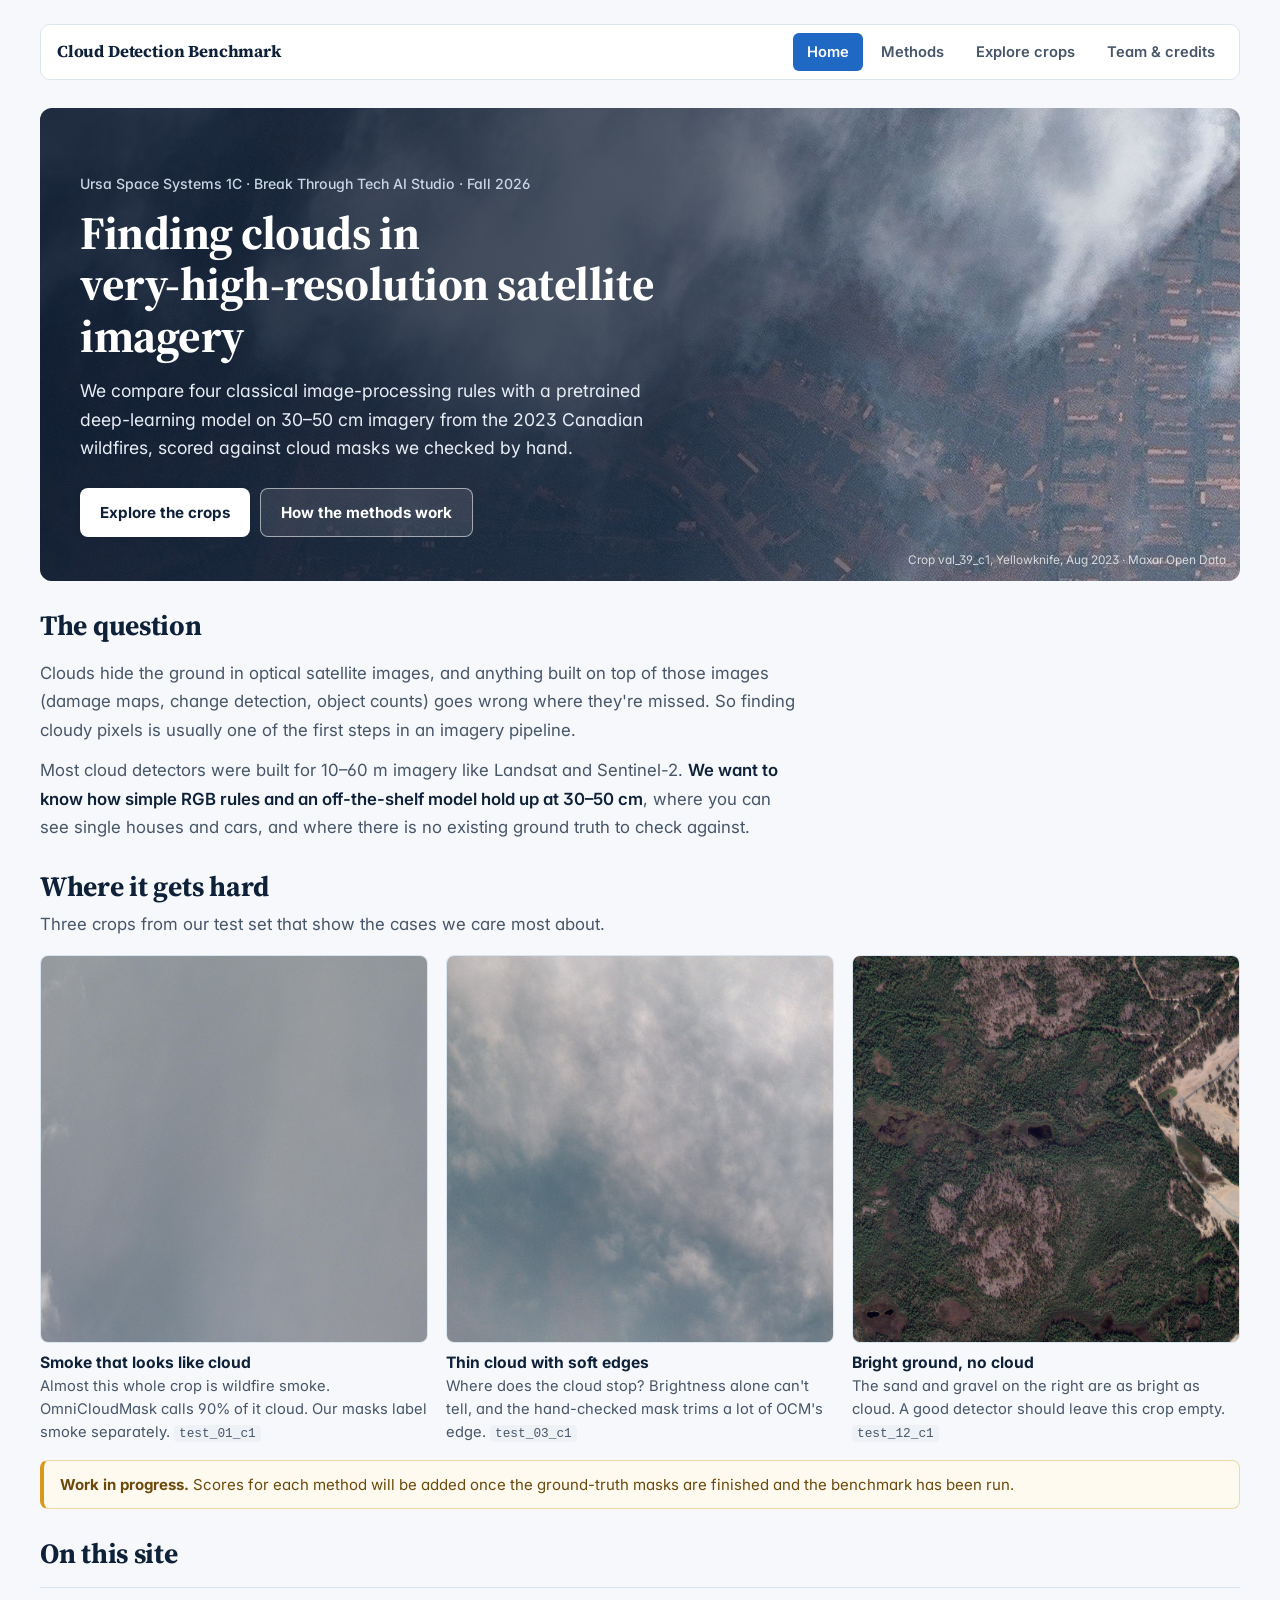
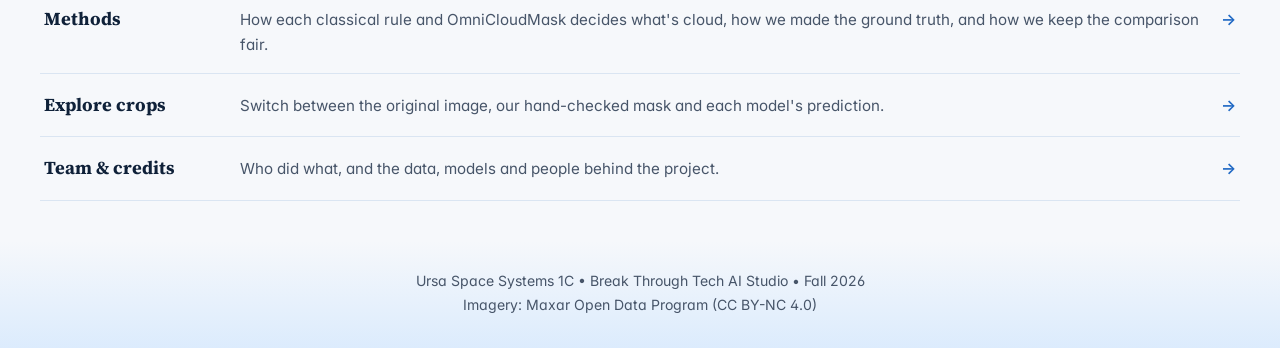
==== commit 0eb6a494: "Web demo: split into Home, Methods, Explore and Team pages; plainer research-style design (draft) Sp" ====
--- a/web-demo/cloud-segmentation-app.html
+++ b/web-demo/cloud-segmentation-app.html
@@ -3,698 +3,83 @@
 <head>
   <meta charset="UTF-8">
   <meta name="viewport" content="width=device-width, initial-scale=1.0">
-  <title>Cloud Detection Benchmark</title>
+  <title>Home | Cloud Detection Benchmark</title>
   <link rel="preconnect" href="https://fonts.googleapis.com">
   <link rel="preconnect" href="https://fonts.gstatic.com" crossorigin>
-  <link href="https://fonts.googleapis.com/css2?family=Inter:wght@400;500;600;700&family=Plus+Jakarta+Sans:wght@600;700;800&display=swap" rel="stylesheet">
-  <style>
-    :root {
-      /* Sky palette */
-      --sky-1: #bcdcff;
-      --sky-2: #dcecff;
-      --sky-3: #f3f8ff;
-      --bg: #f3f7fc;
-      --card-bg: rgba(255, 255, 255, 0.86);
-      --card-solid: #ffffff;
-      --border: #dae5f2;
-      --border-strong: #c3d4e8;
-      --text: #0f2139;
-      --text-muted: #475569;
-      --primary: #1f68c4;
-      --primary-hover: #17539f;
-      --primary-soft: rgba(31, 104, 196, 0.10);
-      --sun: #f5a524;
-      --shadow-sm: 0 1px 2px rgba(18, 38, 63, 0.05), 0 2px 8px rgba(18, 38, 63, 0.04);
-      --shadow-md: 0 4px 14px rgba(18, 38, 63, 0.08), 0 12px 32px rgba(47, 127, 224, 0.08);
-      /* Mask colors (match the overlay images) */
-      --mask-gt: #2563eb;
-      --mask-consensus: #b7791f;
-      --mask-sam: #2f9e44;
-      --mask-omni: #e03131;
-      /* kept for the live-mode status dot */
-      --green: #2f9e44;
-      --red: #e03131;
-      --blue: #2f7fe0;
-      --radius: 16px;
-    }
-
-    * { box-sizing: border-box; margin: 0; padding: 0; }
-    html { scroll-behavior: smooth; }
-
-    body {
-      font-family: "Inter", -apple-system, BlinkMacSystemFont, "Segoe UI", Roboto, Helvetica, Arial, sans-serif;
-      background:
-        radial-gradient(1200px 500px at 15% -10%, var(--sky-1) 0%, transparent 60%),
-        radial-gradient(900px 420px at 95% 0%, var(--sky-2) 0%, transparent 60%),
-        linear-gradient(180deg, var(--sky-3) 0%, var(--bg) 40%);
-      background-attachment: fixed;
-      color: var(--text);
-      font-size: 16px;
-      line-height: 1.65;
-      font-feature-settings: "cv11", "ss01";
-      padding: 24px 16px 0;
-      display: flex;
-      flex-direction: column;
-      align-items: center;
-      min-height: 100vh;
-      -webkit-font-smoothing: antialiased;
-    }
-
-    a { color: var(--primary); }
-
-    .container {
-      width: 100%;
-      max-width: 1200px;
-      display: flex;
-      flex-direction: column;
-      gap: 28px;
-    }
-
-    /* ---------- Hero ---------- */
-    header.hero {
-      position: relative;
-      overflow: hidden;
-      border-radius: 24px;
-      padding: 56px 40px 40px;
-      background: linear-gradient(155deg, #123f7d 0%, #1a56a8 48%, #2b74cf 100%);
-      color: #fff;
-      box-shadow: var(--shadow-md);
-      isolation: isolate;
-    }
-    header.hero::after { /* soft sun glow */
-      content: ""; position: absolute; z-index: -1;
-      width: 340px; height: 340px; right: -80px; top: -120px; border-radius: 50%;
-      background: radial-gradient(circle, rgba(255, 226, 150, 0.55) 0%, rgba(255, 200, 100, 0.18) 40%, transparent 70%);
-      animation: glow 9s ease-in-out infinite alternate;
-    }
-    @keyframes glow { from { transform: scale(1); opacity: 0.85; } to { transform: scale(1.12); opacity: 1; } }
-
-    .hero-clouds { position: absolute; inset: 0; z-index: -1; pointer-events: none; }
-    .cloud {
-      position: absolute; left: -260px;
-      width: 220px; height: 64px; border-radius: 64px;
-      background: rgba(255, 255, 255, 0.9);
-      filter: blur(2px);
-      animation: drift linear infinite;
-    }
-    .cloud::before, .cloud::after {
-      content: ""; position: absolute; background: inherit; border-radius: 50%;
-    }
-    .cloud::before { width: 96px; height: 96px; left: 34px; top: -46px; }
-    .cloud::after { width: 120px; height: 120px; left: 92px; top: -62px; }
-    .cloud.c1 { top: 86%; transform: scale(1.1); animation-duration: 60s; animation-delay: -12s; opacity: 0.18; }
-    .cloud.c2 { top: 3%; transform: scale(0.6); animation-duration: 75s; animation-delay: -40s; opacity: 0.22; }
-    .cloud.c3 { top: 98%; transform: scale(0.8); animation-duration: 90s; animation-delay: -66s; opacity: 0.2; }
-    .cloud.c4 { top: 6%; transform: scale(0.45); animation-duration: 110s; animation-delay: -20s; opacity: 0.16; }
-    @keyframes drift { from { left: -260px; } to { left: 110%; } }
-
-    .eyebrow {
-      display: inline-flex; flex-wrap: wrap; gap: 8px; margin-bottom: 14px;
-    }
-    .badge {
-      background: rgba(255, 255, 255, 0.18);
-      border: 1px solid rgba(255, 255, 255, 0.45);
-      color: #fff;
-      padding: 4px 12px;
-      font-size: 0.8rem;
-      font-weight: 600;
-      border-radius: 999px;
-      letter-spacing: 0.2px;
-      backdrop-filter: blur(6px);
-    }
-    h1, h2, h3, .section-title, .card-title, .person-name {
-      font-family: "Plus Jakarta Sans", "Inter", -apple-system, "Segoe UI", sans-serif;
-    }
-    h1 {
-      font-size: clamp(2rem, 4.4vw, 3rem);
-      line-height: 1.1;
-      font-weight: 800;
-      letter-spacing: -0.025em;
-      max-width: 780px;
-      color: #ffffff;
-      text-wrap: balance;
-    }
-    p.subtitle {
-      margin-top: 14px;
-      font-size: 1.12rem;
-      line-height: 1.6;
-      max-width: 640px;
-      color: #e6f0ff;
-      text-wrap: pretty;
-    }
-
-    .page-nav { display: flex; flex-wrap: wrap; gap: 8px; margin-top: 26px; }
-    .page-nav a {
-      color: var(--text); text-decoration: none; font-size: 0.92rem; font-weight: 600;
-      padding: 9px 18px; border-radius: 999px;
-      background: #ffffff;
-      box-shadow: var(--shadow-sm);
-      transition: transform 0.2s ease, background 0.2s ease, box-shadow 0.2s ease;
-    }
-    .page-nav a:hover { transform: translateY(-2px); background: #fff; box-shadow: var(--shadow-md); }
-
-    /* ---------- Sections ---------- */
-    .section { scroll-margin-top: 20px; display: flex; flex-direction: column; gap: 16px; }
-    .section-head { display: flex; flex-direction: column; gap: 8px; }
-    .section-title { font-size: 1.85rem; line-height: 1.2; font-weight: 800; letter-spacing: -0.02em; color: var(--text); }
-    .section-lead { color: var(--text-muted); font-size: 1.05rem; line-height: 1.65; max-width: 760px; text-wrap: pretty; }
-
-    .card {
-      background: var(--card-bg);
-      backdrop-filter: blur(8px);
-      border: 1px solid var(--border);
-      border-radius: var(--radius);
-      padding: 22px;
-      display: flex;
-      flex-direction: column;
-      gap: 16px;
-      box-shadow: var(--shadow-sm);
-      transition: transform 0.25s ease, box-shadow 0.25s ease, border-color 0.25s ease;
-    }
-    .info-grid .card:hover, .team-grid .card:hover {
-      transform: translateY(-3px);
-      box-shadow: var(--shadow-md);
-      border-color: var(--border-strong);
-    }
-    .card-title {
-      font-size: 1.1rem;
-      font-weight: 700;
-      letter-spacing: -0.01em;
-      color: var(--text);
-    }
-
-    .info-grid { display: grid; grid-template-columns: repeat(auto-fit, minmax(240px, 1fr)); gap: 16px; }
-    .info-grid .card { gap: 8px; }
-    .info-grid .card h3 { font-size: 1.08rem; font-weight: 700; letter-spacing: -0.01em; color: var(--text); display: flex; align-items: center; gap: 10px; }
-    .info-grid .card p, .info-grid .card li { color: var(--text-muted); font-size: 0.94rem; line-height: 1.6; }
-    .info-grid .card ul { padding-left: 18px; }
-    .info-grid .card li { margin-bottom: 6px; }
-    .info-grid .card li::marker { color: var(--primary); }
-    .info-grid .card strong { color: var(--text); font-weight: 600; }
-    .icon {
-      width: 34px; height: 34px; border-radius: 10px; flex: none;
-      display: inline-flex; align-items: center; justify-content: center;
-      background: var(--primary-soft); color: var(--primary);
-    }
-    .icon svg { width: 18px; height: 18px; }
-
-    .status-note {
-      display: flex; gap: 12px; align-items: flex-start;
-      padding: 12px 16px; border-radius: 12px; font-size: 0.94rem; line-height: 1.55;
-      background: #fff8e8; border: 1px solid #f6dca4; color: #6b4a0b;
-    }
-    .status-note::before {
-      content: ""; flex: none; width: 10px; height: 10px; margin-top: 6px; border-radius: 50%;
-      background: var(--sun); box-shadow: 0 0 0 0 rgba(245, 165, 36, 0.6);
-      animation: pulse 2.2s ease-out infinite;
-    }
-    @keyframes pulse { to { box-shadow: 0 0 0 10px rgba(245, 165, 36, 0); } }
-
-    /* ---------- Explore: mode switcher ---------- */
-    .mode-switcher {
-      display: flex;
-      background: rgba(255, 255, 255, 0.7);
-      border: 1px solid var(--border);
-      border-radius: 999px;
-      padding: 4px;
-      gap: 4px;
-      max-width: 520px;
-      box-shadow: var(--shadow-sm);
-    }
-    .mode-btn {
-      flex: 1;
-      background: transparent;
-      border: none;
-      color: var(--text-muted);
-      font: inherit;
-      font-size: 0.92rem;
-      font-weight: 600;
-      padding: 9px 16px;
-      border-radius: 999px;
-      cursor: pointer;
-      transition: background 0.25s ease, color 0.25s ease, box-shadow 0.25s ease;
-    }
-    .mode-btn:hover { color: var(--text); }
-    .mode-btn.active { background: var(--primary); color: #fff; box-shadow: 0 4px 12px rgba(31, 104, 196, 0.3); }
-
-    .backend-config {
-      background: var(--card-bg);
-      border: 1px dashed var(--border-strong);
-      border-radius: 12px;
-      padding: 12px 18px;
-      display: flex; flex-wrap: wrap; align-items: center; gap: 12px;
-      font-size: 0.88rem;
-    }
-    .backend-config input {
-      flex: 1; min-width: 260px;
-      background: #fff; border: 1px solid var(--border); color: var(--text);
-      padding: 7px 12px; border-radius: 8px; font-size: 0.88rem; font-family: ui-monospace, monospace;
-    }
-    .status-indicator { display: flex; align-items: center; gap: 6px; font-size: 0.82rem; color: var(--text-muted); }
-    .dot { width: 8px; height: 8px; border-radius: 50%; background: #9aa9bb; }
-    .dot.connected { background: var(--green); }
-    .dot.error { background: var(--red); }
-
-    /* ---------- Explore: grid ---------- */
-    .app-grid { display: grid; grid-template-columns: minmax(300px, 0.85fr) 1.5fr; gap: 20px; align-items: start; }
-    @media (max-width: 900px) { .app-grid { grid-template-columns: 1fr; } }
-
-    .sample-list { display: flex; flex-direction: column; gap: 8px; max-height: 720px; overflow-y: auto; padding-right: 4px; }
-    .sample-section {
-      font-size: 0.72rem; text-transform: uppercase; letter-spacing: 0.6px; color: var(--text-muted);
-      font-weight: 700; margin: 6px 0 2px;
-    }
-    .sample-section:not(:first-child) { margin-top: 14px; }
-    .sample-item {
-      display: flex; align-items: center; gap: 12px;
-      background: #fff;
-      border: 1px solid var(--border);
-      border-radius: 12px;
-      padding: 8px 10px;
-      cursor: pointer;
-      transition: transform 0.2s ease, border-color 0.2s ease, box-shadow 0.2s ease, background 0.2s ease;
-    }
-    .sample-item:hover { transform: translateX(3px); border-color: var(--border-strong); box-shadow: var(--shadow-sm); }
-    .sample-item.active { border-color: var(--primary); background: #f0f7ff; box-shadow: 0 0 0 3px var(--primary-soft); }
-    .sample-thumb {
-      width: 52px; height: 52px; border-radius: 9px; object-fit: cover; flex: none;
-      background: var(--sky-2); border: 1px solid var(--border);
-    }
-    .sample-info { flex: 1; min-width: 0; }
-    .sample-name { font-size: 0.93rem; font-weight: 600; color: var(--text); line-height: 1.35; }
-    .sample-sub { font-size: 0.8rem; color: var(--text-muted); line-height: 1.4; }
-
-    .upload-zone {
-      border: 2px dashed var(--border-strong); border-radius: 12px; padding: 24px 16px; text-align: center;
-      cursor: pointer; background: #fff; position: relative; transition: border-color 0.2s, background 0.2s;
-    }
-    .upload-zone:hover { border-color: var(--primary); background: #f5faff; }
-    .upload-zone input[type="file"] { position: absolute; width: 100%; height: 100%; top: 0; left: 0; opacity: 0; cursor: pointer; }
-    .preview-box { display: none; width: 100%; max-height: 220px; object-fit: contain; border-radius: 10px; border: 1px solid var(--border); margin-top: 8px; }
-
-    .control-group { display: flex; flex-direction: column; gap: 6px; }
-    .control-header { display: flex; justify-content: space-between; font-size: 0.88rem; font-weight: 500; }
-    .control-val { color: var(--primary); font-family: ui-monospace, monospace; font-weight: 600; }
-    input[type="range"] { -webkit-appearance: none; appearance: none; width: 100%; height: 6px; background: var(--sky-2); border-radius: 3px; outline: none; }
-    input[type="range"]::-webkit-slider-thumb {
-      -webkit-appearance: none; width: 18px; height: 18px; border-radius: 50%; background: var(--primary);
-      cursor: pointer; box-shadow: 0 2px 6px rgba(47, 127, 224, 0.4);
-    }
-    .btn-submit {
-      background: var(--primary); color: #fff; border: none; border-radius: 999px; padding: 12px 20px;
-      font: inherit; font-weight: 600; cursor: pointer; display: flex; align-items: center; justify-content: center; gap: 8px;
-      transition: background 0.2s, transform 0.2s;
-    }
-    .btn-submit:hover:not(:disabled) { background: var(--primary-hover); transform: translateY(-1px); }
-    .btn-submit:disabled { opacity: 0.6; cursor: not-allowed; }
-    .spinner { display: none; width: 18px; height: 18px; border: 3px solid rgba(255,255,255,0.35); border-top-color: #fff; border-radius: 50%; animation: spin 0.8s linear infinite; }
-    @keyframes spin { to { transform: rotate(360deg); } }
-
-    /* Metrics */
-    .metrics-container { display: grid; grid-template-columns: repeat(4, 1fr); gap: 10px; }
-    @media (max-width: 640px) { .metrics-container { grid-template-columns: repeat(2, 1fr); } }
-    .metric-card {
-      position: relative; overflow: hidden;
-      background: #fff; border: 1px solid var(--border); border-radius: 12px; padding: 12px 14px;
-    }
-    .metric-card::before { content: ""; position: absolute; left: 0; top: 0; bottom: 0; width: 4px; background: var(--c, var(--primary)); }
-    .metric-card.gt { --c: var(--mask-gt); }
-    .metric-card.consensus { --c: var(--mask-consensus); }
-    .metric-card.sam { --c: var(--mask-sam); }
-    .metric-card.omni { --c: var(--mask-omni); }
-    .metric-label { font-size: 0.74rem; text-transform: uppercase; letter-spacing: 0.5px; color: var(--text-muted); font-weight: 700; margin-bottom: 2px; }
-    .metric-value { font-size: 1.5rem; letter-spacing: -0.01em; font-weight: 800; color: var(--c, var(--text)); font-variant-numeric: tabular-nums; transition: opacity 0.3s; }
-    .metric-sub { font-size: 0.72rem; color: var(--text-muted); min-height: 1em; }
-
-    /* Layer tabs */
-    .tabs-header { display: flex; flex-wrap: wrap; gap: 6px; }
-    .tab-btn {
-      display: inline-flex; align-items: center; gap: 7px;
-      background: #fff; border: 1px solid var(--border); color: var(--text-muted);
-      padding: 6px 13px; font: inherit; font-size: 0.85rem; font-weight: 600; border-radius: 999px; cursor: pointer;
-      transition: background 0.2s, color 0.2s, border-color 0.2s, box-shadow 0.2s;
-    }
-    .tab-btn::before { content: ""; width: 9px; height: 9px; border-radius: 50%; background: var(--c, #9aa9bb); }
-    .tab-btn[data-tab="orig"] { --c: #9aa9bb; }
-    .tab-btn[data-tab="gt"] { --c: var(--mask-gt); }
-    .tab-btn[data-tab="consensus"] { --c: var(--mask-consensus); }
-    .tab-btn[data-tab="sam"] { --c: var(--mask-sam); }
-    .tab-btn[data-tab="omni"] { --c: var(--mask-omni); }
-    .tab-btn:hover { color: var(--text); border-color: var(--border-strong); }
-    .tab-btn.active { color: var(--text); border-color: var(--c); box-shadow: 0 0 0 3px color-mix(in srgb, var(--c) 18%, transparent); }
-    .tab-btn:disabled { opacity: 0.4; cursor: not-allowed; }
-    .tab-btn:disabled:hover { color: var(--text-muted); border-color: var(--border); }
-
-    .result-display {
-      width: 100%; aspect-ratio: 1 / 1; max-height: 640px;
-      background:
-        linear-gradient(45deg, #eef3f9 25%, transparent 25%, transparent 75%, #eef3f9 75%) 0 0 / 20px 20px,
-        linear-gradient(45deg, #eef3f9 25%, #f7fafd 25%, #f7fafd 75%, #eef3f9 75%) 10px 10px / 20px 20px;
-      border: 1px solid var(--border); border-radius: 12px;
-      display: flex; align-items: center; justify-content: center; overflow: hidden;
-    }
-    .result-img { width: 100%; height: 100%; object-fit: contain; transition: opacity 0.35s ease; }
-    .result-img.loading { opacity: 0; }
-
-    .legend { display: flex; flex-wrap: wrap; gap: 14px; font-size: 0.86rem; color: var(--text-muted); }
-    .legend span::before {
-      content: ""; display: inline-block; width: 10px; height: 10px; border-radius: 3px;
-      margin-right: 6px; background: var(--swatch); vertical-align: -1px;
-    }
-    .sample-note { font-size: 0.92rem; color: var(--text-muted); line-height: 1.5; }
-    .sample-note:empty { display: none; }
-
-    /* ---------- Team ---------- */
-    .team-grid { display: grid; grid-template-columns: repeat(auto-fit, minmax(200px, 1fr)); gap: 14px; }
-    .person { gap: 8px; }
-    .avatar {
-      width: 44px; height: 44px; border-radius: 50%; flex: none;
-      display: inline-flex; align-items: center; justify-content: center;
-      font-weight: 800; font-size: 0.95rem; color: #fff;
-      background: linear-gradient(140deg, var(--a1, #5aa6f5), var(--a2, #a8d1fb));
-      box-shadow: 0 4px 10px rgba(47, 127, 224, 0.25);
-    }
-    .person-name { font-size: 1.02rem; font-weight: 700; color: var(--text); }
-    .person-role { font-size: 0.9rem; color: var(--text-muted); line-height: 1.5; flex: 1; }
-    .person-links { display: flex; gap: 14px; font-size: 0.84rem; }
-    a.ext { color: var(--primary); text-decoration: none; font-weight: 600; }
-    a.ext:hover { text-decoration: underline; }
-    .credits-list { padding-left: 18px; color: var(--text-muted); font-size: 0.94rem; line-height: 1.7; }
-    .credits-list strong { color: var(--text); }
-
-    /* ---------- Footer ---------- */
-    footer {
-      width: calc(100% + 32px); margin: 40px -16px 0; padding: 28px 16px 32px; text-align: center;
-      font-size: 0.88rem; line-height: 1.7; color: var(--text-muted);
-      background: linear-gradient(180deg, transparent, rgba(188, 220, 255, 0.45));
-    }
-
-    /* ---------- Scroll reveal ---------- */
-    .reveal { opacity: 0; transform: translateY(18px); transition: opacity 0.7s ease, transform 0.7s ease; }
-    .reveal.visible { opacity: 1; transform: none; }
-
-    @media (max-width: 640px) {
-      header.hero { padding: 40px 22px 28px; border-radius: 18px; }
-      .card { padding: 18px; }
-    }
-
-    @media (prefers-reduced-motion: reduce) {
-      *, *::before, *::after { animation: none !important; transition: none !important; }
-      .reveal { opacity: 1; transform: none; }
-      html { scroll-behavior: auto; }
-    }
-  </style>
+  <link href="https://fonts.googleapis.com/css2?family=Inter:wght@400;500;600;700&family=Source+Serif+4:opsz,wght@8..60,600;8..60,700&display=swap" rel="stylesheet">
+  <link rel="stylesheet" href="styles.css">
 </head>
 <body>
 
 <div class="container">
 
-  <!-- Hero -->
-  <header class="hero">
-    <div class="hero-clouds" aria-hidden="true">
-      <div class="cloud c1"></div><div class="cloud c2"></div><div class="cloud c3"></div><div class="cloud c4"></div>
-    </div>
-    <div class="eyebrow">
-      <span class="badge">Break Through Tech AI Studio</span>
-      <span class="badge">Ursa Space Systems challenge</span>
-      <span class="badge">Fall 2026</span>
-    </div>
+  <nav class="topnav" aria-label="Site">
+    <a class="brand" href="cloud-segmentation-app.html">Cloud Detection Benchmark</a>
+    <div class="topnav-links"><a href="cloud-segmentation-app.html" aria-current="page">Home</a><a href="methods.html">Methods</a><a href="explore.html">Explore crops</a><a href="about.html">Team &amp; credits</a></div>
+  </nav>
+
+  <header class="hero-photo">
+    <div class="hero-img" aria-hidden="true"></div>
+    <div class="kicker">Ursa Space Systems 1C &middot; Break Through Tech AI Studio &middot; Fall 2026</div>
     <h1>Finding clouds in <span style="white-space: nowrap;">very&#8209;high&#8209;resolution</span> satellite imagery</h1>
     <p class="subtitle">
-      Classical image-processing methods vs. pretrained deep-learning models on 30&ndash;50&nbsp;cm wildfire imagery,
-      scored against cloud masks we checked by hand.
+      We compare four classical image-processing rules with a pretrained deep-learning model on 30&ndash;50&nbsp;cm
+      imagery from the 2023 Canadian wildfires, scored against cloud masks we checked by hand.
     </p>
-    <nav class="page-nav" aria-label="Page sections">
-      <a href="#overview">Overview</a>
-      <a href="#explore">Explore crops</a>
-      <a href="#team">Team &amp; credits</a>
-    </nav>
+    <div class="cta-row">
+      <a class="btn btn-light" href="explore.html">Explore the crops</a>
+      <a class="btn btn-ghost" href="methods.html">How the methods work</a>
+    </div>
+    <div class="credit">Crop val_39_c1, Yellowknife, Aug 2023 &middot; Maxar Open Data</div>
   </header>
 
-  <!-- Overview -->
-  <section class="section reveal" id="overview">
-    <div class="section-head">
-    <h2 class="section-title">Overview</h2>
-    <p class="section-lead">
-      Clouds block the ground in optical satellite imagery and throw off anything built on top of it,
-      so finding cloudy pixels is one of the first steps in almost any imagery pipeline. We compare simple,
-      rule-based cloud detectors against a pretrained deep-learning model on very-high-resolution imagery,
-      where most published methods have never been tested.
-    </p>
-    </div>
-    <div class="info-grid">
-      <div class="card">
-        <h3><span class="icon"><svg viewBox="0 0 24 24" fill="none" stroke="currentColor" stroke-width="2" stroke-linecap="round" stroke-linejoin="round"><path d="M12 9v4M12 17h.01"/><path d="M10.3 3.9 1.8 18a2 2 0 0 0 1.7 3h17a2 2 0 0 0 1.7-3L13.7 3.9a2 2 0 0 0-3.4 0z"/></svg></span>The problem</h3>
-        <p>Find the cloud in 30&ndash;50&nbsp;cm RGB satellite images, and show where each method gets it wrong.</p>
-        <ul>
-          <li><strong>Smoke vs. cloud:</strong> these are wildfire scenes, and smoke can look like thin cloud. Smoke should not count as cloud.</li>
-          <li><strong>Bright ground:</strong> rooftops, sand and bare ground can be as bright as cloud.</li>
-          <li><strong>Thin cloud</strong> with soft, see-through edges.</li>
-          <li><strong>Resolution:</strong> most methods were built for 10&ndash;60&nbsp;m imagery, not 30&ndash;50&nbsp;cm.</li>
-        </ul>
-      </div>
-      <div class="card">
-        <h3><span class="icon"><svg viewBox="0 0 24 24" fill="none" stroke="currentColor" stroke-width="2" stroke-linecap="round" stroke-linejoin="round"><rect x="3" y="3" width="18" height="18" rx="2"/><circle cx="9" cy="9" r="2"/><path d="m21 15-5-5L5 21"/></svg></span>The data</h3>
-        <p>
-          <a class="ext" href="https://radiantearth.github.io/stac-browser/#/external/maxar-opendata.s3.amazonaws.com/events/catalog.json" target="_blank" rel="noopener">Maxar Open Data Program</a>
-          imagery from the August 2023 Canadian wildfires (the NWT-Canada-Aug-23 event).
-        </p>
-        <ul>
-          <li>RGB cloud-optimized GeoTIFFs at about 30&ndash;50&nbsp;cm per pixel.</li>
-          <li>Kelowna and Yellowknife, three dates (Aug 8, 15 and 21), picked for heavy cloud.</li>
-          <li>Split into areas so the same ground never appears in both the tuning and test sets.</li>
-        </ul>
-      </div>
-      <div class="card">
-        <h3><span class="icon"><svg viewBox="0 0 24 24" fill="none" stroke="currentColor" stroke-width="2" stroke-linecap="round" stroke-linejoin="round"><path d="M4 21v-7M4 10V3M12 21v-9M12 8V3M20 21v-5M20 12V3M1 14h6M9 8h6M17 16h6"/></svg></span>The methods</h3>
-        <ul>
-          <li><strong>Classical, RGB only:</strong> brightness + whiteness, dark-channel prior, HOT haze index and Otsu thresholding. No training needed.</li>
-          <li><strong>Pretrained:</strong> <a class="ext" href="https://github.com/DPIRD-DMA/OmniCloudMask" target="_blank" rel="noopener">OmniCloudMask</a> (OCM), used as-is.</li>
-          <li><strong>Ensemble experiment:</strong> Meta's Segment Anything (SAM), prompted from bright pixels and combined with OCM.</li>
-        </ul>
-      </div>
-      <div class="card">
-        <h3><span class="icon"><svg viewBox="0 0 24 24" fill="none" stroke="currentColor" stroke-width="2" stroke-linecap="round" stroke-linejoin="round"><path d="M12 20h9"/><path d="M16.5 3.5a2.1 2.1 0 0 1 3 3L7 19l-4 1 1-4z"/></svg></span>Ground truth and scoring</h3>
-        <p>There are no existing cloud masks for this imagery, so we labeled our own in CVAT, two ways:</p>
-        <ul>
-          <li><strong>Hand-only:</strong> labeled pixel by pixel from a blank mask.</li>
-          <li><strong>OCM-assisted:</strong> OCM's draft, then every mask fixed by hand. Smoke and unsure areas get their own labels.</li>
-        </ul>
-        <p style="margin-top: 8px;">Every method is scored on the same masks: per-pixel IoU, precision, recall and F1 for cloud vs. not cloud.</p>
-      </div>
-    </div>
-    <div class="status-note">
-      <strong>Work in progress.</strong> The scores for each method will be added once the ground-truth masks are finished and the benchmark has been run.
+  <section class="section reveal">
+    <h2 class="section-title">The question</h2>
+    <div class="prose">
+      <p>
+        Clouds hide the ground in optical satellite images, and anything built on top of those images
+        (damage maps, change detection, object counts) goes wrong where they're missed. So finding cloudy
+        pixels is usually one of the first steps in an imagery pipeline.
+      </p>
+      <p>
+        Most cloud detectors were built for 10&ndash;60&nbsp;m imagery like Landsat and Sentinel-2.
+        <strong>We want to know how simple RGB rules and an off-the-shelf model hold up at 30&ndash;50&nbsp;cm</strong>,
+        where you can see single houses and cars, and where there is no existing ground truth to check against.
+      </p>
     </div>
   </section>
 
-  <section class="section reveal" id="explore">
-  <div class="section-head">
-    <h2 class="section-title">Explore crops</h2>
-    <p class="section-lead">Pick a crop, then switch layers to compare each method's mask with the original image and the hand-checked ground truth.</p>
-  </div>
-
-  <!-- Navigation Mode Switcher -->
-  <div class="mode-switcher">
-    <button class="mode-btn active" id="btnModePrecomputed">
-      Sample gallery
-    </button>
-    <button class="mode-btn" id="btnModeLive">
-      Try your own image
-    </button>
-  </div>
-
-  <!-- Live Backend URL Banner (Shown in Live Mode) -->
-  <div class="backend-config" id="liveConfigBanner" style="display: none;">
-    <label for="backendUrl">Backend API Endpoint:</label>
-    <input type="text" id="backendUrl" value="http://localhost:8000" placeholder="e.g. https://xxxx.trycloudflare.com">
-    <div class="status-indicator">
-      <span class="dot" id="statusDot"></span>
-      <span id="statusText">Connecting...</span>
+  <section class="section reveal">
+    <div class="section-head">
+      <h2 class="section-title">Where it gets hard</h2>
+      <p class="section-lead">Three crops from our test set that show the cases we care most about.</p>
     </div>
-  </div>
-
-  <!-- Main Grid -->
-  <div class="app-grid">
-
-    <!-- Left Column: Controls (Switches between Precomputed & Live) -->
-    <div class="card" id="cardControls">
-      
-      <!-- Precomputed Selector Panel -->
-      <div id="panelPrecomputed">
-        <h2 class="card-title">Choose a crop</h2>
-        <div class="sample-list" id="sampleListContainer">
-          <!-- Sample items populated by JS -->
-        </div>
-      </div>
-
-      <!-- Live Custom Upload Panel -->
-      <div id="panelLive" style="display: none;">
-        <h2 class="card-title">Upload an image</h2>
-        <div class="upload-zone" id="uploadZone">
-          <input type="file" id="imageInput" accept="image/*">
-          
-          <div id="uploadPromptText" style="font-weight: 500;">Click or drag satellite imagery here</div>
-        </div>
-        <img id="imagePreview" class="preview-box" alt="Input Preview">
-
-        <div class="control-group" style="margin-top: 14px;">
-          <div class="control-header">
-            <span>Brightness Offset</span>
-            <span class="control-val" id="brightnessVal">-100</span>
-          </div>
-          <input type="range" id="brightnessSlider" min="-150" max="150" step="10" value="-100">
-        </div>
-
-        <div class="control-group">
-          <div class="control-header">
-            <span>Contrast Multiplier</span>
-            <span class="control-val" id="contrastVal">1.5</span>
-          </div>
-          <input type="range" id="contrastSlider" min="0.5" max="3.0" step="0.1" value="1.5">
-        </div>
-
-        <div class="control-group">
-          <div class="control-header">
-            <span>Whiteness Prompt Threshold</span>
-            <span class="control-val" id="thresholdVal">175</span>
-          </div>
-          <input type="range" id="thresholdSlider" min="100" max="250" step="5" value="175">
-        </div>
-
-        <button class="btn-submit" id="submitBtn">
-          <div class="spinner" id="spinner"></div>
-          <span id="btnText">Segment Clouds</span>
-        </button>
-      </div>
-
+    <div class="figure-grid">
+      <figure class="crop-fig">
+        <img src="samples/gt_test_01_c1_orig.jpg" alt="Flat grey wildfire smoke covering a whole crop" loading="lazy">
+        <figcaption><strong>Smoke that looks like cloud</strong>Almost this whole crop is wildfire smoke. OmniCloudMask calls 90% of it cloud. Our masks label smoke separately. <code>test_01_c1</code></figcaption>
+      </figure>
+      <figure class="crop-fig">
+        <img src="samples/gt_test_03_c1_orig.jpg" alt="Thin, see-through cloud over darker terrain" loading="lazy">
+        <figcaption><strong>Thin cloud with soft edges</strong>Where does the cloud stop? Brightness alone can't tell, and the hand-checked mask trims a lot of OCM's edge. <code>test_03_c1</code></figcaption>
+      </figure>
+      <figure class="crop-fig">
+        <img src="samples/gt_test_12_c1_orig.jpg" alt="Forest with bright sandy clearings and a gravel road" loading="lazy">
+        <figcaption><strong>Bright ground, no cloud</strong>The sand and gravel on the right are as bright as cloud. A good detector should leave this crop empty. <code>test_12_c1</code></figcaption>
+      </figure>
     </div>
-
-    <!-- Right Column: Results & Overlays -->
-    <div class="card">
-      <h2 class="card-title">Mask layers and cloud cover</h2>
-
-      <!-- Metrics Cards -->
-      <div class="metrics-container">
-        <div class="metric-card gt">
-          <div class="metric-label">Ground Truth</div>
-          <div class="metric-value" id="gtMetric">--%</div>
-          <div class="metric-sub" id="gtSmokeMetric"></div>
-        </div>
-        <div class="metric-card consensus">
-          <div class="metric-label">Consensus Mask</div>
-          <div class="metric-value" id="consensusMetric">--%</div>
-        </div>
-        <div class="metric-card sam">
-          <div class="metric-label">SAM Mask</div>
-          <div class="metric-value" id="samMetric">--%</div>
-        </div>
-        <div class="metric-card omni">
-          <div class="metric-label">OmniCloudMask</div>
-          <div class="metric-value" id="omniMetric">--%</div>
-        </div>
-      </div>
-
-      <!-- Result Tabs -->
-      <div class="tabs-header">
-        <button class="tab-btn" data-tab="orig">Original</button>
-        <button class="tab-btn" data-tab="gt">Ground Truth (Blue)</button>
-        <button class="tab-btn active" data-tab="consensus">Consensus (Yellow)</button>
-        <button class="tab-btn" data-tab="sam">SAM (Green)</button>
-        <button class="tab-btn" data-tab="omni">OmniCloud (Red)</button>
-      </div>
-
-      <!-- Image Viewer -->
-      <div class="result-display">
-        <img id="mainResultImg" class="result-img" alt="Mask Overlay">
-      </div>
-      <div class="legend" id="gtLegend" style="display: none;">
-        <span style="--swatch: #388bfd;">Cloud</span>
-        <span style="--swatch: #ff8c00;">Smoke (not cloud)</span>
-        <span style="--swatch: #a0a0a0;">Unsure</span>
-      </div>
-      <div class="sample-note" id="sampleNote"></div>
-
-    </div>
-
-  </div>
-
+    <div class="status-note"><span><strong>Work in progress.</strong> Scores for each method will be added once the ground-truth masks are finished and the benchmark has been run.</span></div>
   </section>
 
-  <!-- Team & credits -->
-  <section class="section reveal" id="team">
-    <div class="section-head">
-    <h2 class="section-title">Team &amp; credits</h2>
-    <p class="section-lead">Ursa Space Systems 1C, Break Through Tech AI Studio, Fall 2026.</p>
-    </div>
-    <div class="team-grid">
-      <div class="card person">
-        <div class="avatar" style="--a1:#5aa6f5;--a2:#a8d1fb">NL</div>
-        <div class="person-name">Nurbu Lama</div>
-        <div class="person-role">Classical-method research. Built the OCM-assisted ground-truth pipeline (crop setup, CVAT scripts, hand-fixed masks) and the benchmark that scores the classical methods and OCM.</div>
-        <div class="person-links">
-          <a class="ext" href="https://github.com/nurbu" target="_blank" rel="noopener">GitHub</a>
-          <a class="ext" href="https://www.linkedin.com/in/nurbu-lama" target="_blank" rel="noopener">LinkedIn</a>
-        </div>
-      </div>
-      <div class="card person">
-        <div class="avatar" style="--a1:#7c8cf5;--a2:#b9c3fb">SA</div>
-        <div class="person-name">Sarrah Abdullahi</div>
-        <div class="person-role">Evaluation design: how the classical methods and OCM are scored against the ground truth (IoU, precision, recall, F1, cloud-cover %). Reviewed OCM and its pipeline.</div>
-        <div class="person-links">
-          <a class="ext" href="https://github.com/sab2131" target="_blank" rel="noopener">GitHub</a>
-          <a class="ext" href="https://www.linkedin.com/in/sarrah-abdullahi/" target="_blank" rel="noopener">LinkedIn</a>
-        </div>
-      </div>
-      <div class="card person">
-        <div class="avatar" style="--a1:#4cb7c9;--a2:#a6e0e8">NK</div>
-        <div class="person-name">Nina Khilnani</div>
-        <div class="person-role">Imagery loading, display and tiling notebook. Classical baselines. Training-mask labeling in CVAT. Milestone 1 task plan.</div>
-        <div class="person-links">
-          <a class="ext" href="https://github.com/ninakhilnani" target="_blank" rel="noopener">GitHub</a>
-          <a class="ext" href="https://www.linkedin.com/in/nina-kh/" target="_blank" rel="noopener">LinkedIn</a>
-        </div>
-      </div>
-      <div class="card person">
-        <div class="avatar" style="--a1:#f5a524;--a2:#fbd38d">CO</div>
-        <div class="person-name">Chidera Okafor</div>
-        <div class="person-role">Built this web demo and the SAM + OCM ensemble. Training-mask labeling in CVAT. Maintains the shared notebook and writes the weekly progress reports.</div>
-        <div class="person-links">
-          <a class="ext" href="https://github.com/ChideraOkaforNJIT" target="_blank" rel="noopener">GitHub</a>
-          <a class="ext" href="https://www.linkedin.com/in/chideraokafornjit/" target="_blank" rel="noopener">LinkedIn</a>
-        </div>
-      </div>
-      <div class="card person">
-        <div class="avatar" style="--a1:#8b7cf5;--a2:#c9c0fb">PP</div>
-        <div class="person-name">Pari Panchal</div>
-        <div class="person-role">Hand-labeled the validation and test masks in CVAT and taught the team the CVAT workflow. Classical baselines. Project brief, workplan and milestone planning.</div>
-        <div class="person-links">
-          <a class="ext" href="https://github.com/paripanchall" target="_blank" rel="noopener">GitHub</a>
-          <a class="ext" href="https://www.linkedin.com/in/pari-panchal/" target="_blank" rel="noopener">LinkedIn</a>
-        </div>
-      </div>
-    </div>
-
-    <div class="info-grid" style="margin-top: 16px;">
-      <div class="card">
-        <h3><span class="icon"><svg viewBox="0 0 24 24" fill="none" stroke="currentColor" stroke-width="2" stroke-linecap="round" stroke-linejoin="round"><path d="M20.8 4.6a5.5 5.5 0 0 0-7.8 0L12 5.7l-1-1.1a5.5 5.5 0 0 0-7.8 7.8l1 1.1L12 21l7.8-7.5 1-1.1a5.5 5.5 0 0 0 0-7.8z"/></svg></span>Thanks to</h3>
-        <ul class="credits-list">
-          <li><strong>John Savage</strong>, Challenge Advisor, <a class="ext" href="https://ursaspace.com/" target="_blank" rel="noopener">Ursa Space Systems</a></li>
-          <li><strong>Julio Contreras</strong>, AI Studio Coach</li>
-          <li>The <a class="ext" href="https://www.breakthroughtech.org/" target="_blank" rel="noopener">Break Through Tech</a> AI Studio team</li>
-        </ul>
-      </div>
-      <div class="card">
-        <h3><span class="icon"><svg viewBox="0 0 24 24" fill="none" stroke="currentColor" stroke-width="2" stroke-linecap="round" stroke-linejoin="round"><path d="m16 18 6-6-6-6M8 6l-6 6 6 6"/></svg></span>Data, models and code</h3>
-        <ul class="credits-list">
-          <li><strong>Imagery:</strong> Maxar Open Data Program, licensed CC BY-NC 4.0.</li>
-          <li><strong>OmniCloudMask:</strong> Wright et al. (2025), <em>Remote Sensing of Environment</em> 322 (MIT license).</li>
-          <li><strong>Segment Anything:</strong> Meta AI (Apache 2.0).</li>
-          <li><strong>Our code:</strong> <a class="ext" href="https://github.com/Break-Through-Tech/Ursa-Space-Systems-1C-cloud-detection-in-very-high-resolution-optical-satellite-imagery" target="_blank" rel="noopener">GitHub repository</a></li>
-        </ul>
-      </div>
+  <section class="section reveal">
+    <h2 class="section-title">On this site</h2>
+    <div class="toc">
+      <a href="methods.html"><span class="toc-title">Methods</span><span class="toc-desc">How each classical rule and OmniCloudMask decides what's cloud, how we made the ground truth, and how we keep the comparison fair.</span><span class="toc-go">&rarr;</span></a>
+      <a href="explore.html"><span class="toc-title">Explore crops</span><span class="toc-desc">Switch between the original image, our hand-checked mask and each model's prediction.</span><span class="toc-go">&rarr;</span></a>
+      <a href="about.html"><span class="toc-title">Team &amp; credits</span><span class="toc-desc">Who did what, and the data, models and people behind the project.</span><span class="toc-go">&rarr;</span></a>
     </div>
   </section>
+
 </div>
 
 <footer>
@@ -702,308 +87,6 @@
   <p>Imagery: Maxar Open Data Program (CC BY-NC 4.0)</p>
 </footer>
 
-<!-- Load Precomputed Manifest if present -->
-<script src="samples_data.js"></script>
-<script src="gt_samples_data.js"></script>
-
-<script>
-  // Fallback sample data in case samples_data.js hasn't been generated yet
-  const DEFAULT_SAMPLES = [
-    {
-      id: "sample_1",
-      title: "Kelowna Wildfire Smoke & Cloud Tile",
-      desc: "Very high-resolution optical satellite imagery (British Columbia)",
-      orig: "samples/sample_1_orig.jpg",
-      consensus: "samples/sample_1_consensus.png",
-      sam: "samples/sample_1_sam.png",
-      omni: "samples/sample_1_omni.png",
-      metrics: { consensus: 24.85, sam: 32.40, omni: 28.10 }
-    },
-    {
-      id: "sample_2",
-      title: "Urban Albedo & Cloud Cover Tile",
-      desc: "Challenging reflective rooftops and surface albedo features",
-      orig: "samples/sample_2_orig.jpg",
-      consensus: "samples/sample_2_consensus.png",
-      sam: "samples/sample_2_sam.png",
-      omni: "samples/sample_2_omni.png",
-      metrics: { consensus: 18.20, sam: 23.50, omni: 20.40 }
-    }
-  ];
-
-  const ENSEMBLE_SAMPLES = (typeof SAMPLES_MANIFEST !== 'undefined') ? SAMPLES_MANIFEST : DEFAULT_SAMPLES;
-  const GT_SAMPLES = (typeof GT_SAMPLES_MANIFEST !== 'undefined') ? GT_SAMPLES_MANIFEST : [];
-  const SAMPLE_SECTIONS = [
-    { title: 'SAM + OmniCloudMask ensemble', items: ENSEMBLE_SAMPLES },
-    { title: 'Hand-checked ground truth vs. OmniCloudMask', items: GT_SAMPLES },
-  ].filter(s => s.items.length);
-  const SAMPLES = SAMPLE_SECTIONS.flatMap(s => s.items);
-
-  // Which views a sample has an image for
-  function availableTabs(s) {
-    if (activeMode === 'live') return ['orig', 'consensus', 'sam', 'omni'];
-    return ['orig', 'gt', 'consensus', 'sam', 'omni'].filter(t => s && s[t]);
-  }
-  const fmt = v => (v === undefined || v === null) ? 'n/a' : `${v}%`;
-
-  // DOM Elements
-  const btnModePrecomputed = document.getElementById('btnModePrecomputed');
-  const btnModeLive = document.getElementById('btnModeLive');
-  const panelPrecomputed = document.getElementById('panelPrecomputed');
-  const panelLive = document.getElementById('panelLive');
-  const liveConfigBanner = document.getElementById('liveConfigBanner');
-  const sampleListContainer = document.getElementById('sampleListContainer');
-
-  const mainResultImg = document.getElementById('mainResultImg');
-  const consensusMetric = document.getElementById('consensusMetric');
-  const samMetric = document.getElementById('samMetric');
-  const omniMetric = document.getElementById('omniMetric');
-  const gtMetric = document.getElementById('gtMetric');
-  const gtSmokeMetric = document.getElementById('gtSmokeMetric');
-  const gtLegend = document.getElementById('gtLegend');
-  const sampleNote = document.getElementById('sampleNote');
-  const tabBtns = document.querySelectorAll('.tab-btn');
-
-  let activeMode = 'precomputed';
-  let activeSample = SAMPLES[0] || null;
-  let activeTab = 'consensus';
-
-  let liveImages = { consensus: '', sam: '', omni: '' };
-  let liveMetrics = { consensus: '--', sam: '--', omni: '--' };
-
-  // Render Sample List
-  function initSamples() {
-    sampleListContainer.innerHTML = '';
-    SAMPLE_SECTIONS.forEach(section => {
-      const header = document.createElement('div');
-      header.className = 'sample-section';
-      header.textContent = section.title;
-      sampleListContainer.appendChild(header);
-
-      section.items.forEach(s => {
-        const isGt = s.kind === 'gt';
-        const summary = isGt
-          ? `${s.crop} (${s.split}) &bull; Cloud: ${s.metrics.gt}% &bull; OCM: ${s.metrics.omni}%`
-          : `${s.desc || 'Optical satellite tile'} &bull; Consensus: ${s.metrics.consensus}%`;
-        const item = document.createElement('div');
-        item.className = `sample-item ${s === activeSample ? 'active' : ''}`;
-        item.innerHTML = `
-          <img class="sample-thumb" src="${s.orig}" alt="" loading="lazy">
-          <div class="sample-info">
-            <div class="sample-name">${s.title}</div>
-            <div class="sample-sub">${summary}</div>
-          </div>
-        `;
-        item.addEventListener('click', () => {
-          document.querySelectorAll('.sample-item').forEach(el => el.classList.remove('active'));
-          item.classList.add('active');
-          activeSample = s;
-          // Ground-truth samples open on the ground truth; others keep their usual default
-          if (isGt) activeTab = 'gt';
-          else if (activeTab === 'gt') activeTab = 'consensus';
-          renderDisplay();
-        });
-        sampleListContainer.appendChild(item);
-      });
-    });
-  }
-
-  function syncTabs() {
-    const avail = availableTabs(activeSample);
-    if (!avail.includes(activeTab)) activeTab = avail.includes('consensus') ? 'consensus' : avail[0];
-    tabBtns.forEach(b => {
-      const t = b.getAttribute('data-tab');
-      b.disabled = !avail.includes(t);
-      b.title = b.disabled
-        ? (t === 'gt' ? 'No hand-checked mask for this tile' : 'Not run on this crop')
-        : '';
-      b.classList.toggle('active', t === activeTab);
-    });
-  }
-
-  // Render Display
-  function renderDisplay() {
-    syncTabs();
-    gtLegend.style.display = activeTab === 'gt' ? 'flex' : 'none';
-
-    if (activeMode === 'precomputed' && activeSample) {
-      const m = activeSample.metrics;
-      gtMetric.textContent = fmt(m.gt);
-      gtSmokeMetric.textContent = m.gt_smoke ? `+ ${m.gt_smoke}% smoke` : '';
-      consensusMetric.textContent = fmt(m.consensus);
-      samMetric.textContent = fmt(m.sam);
-      omniMetric.textContent = fmt(m.omni);
-      sampleNote.textContent = activeSample.kind === 'gt'
-        ? `${activeSample.desc} Ground truth: OCM's draft, then fixed by hand in CVAT. Percentages are the share of the crop marked as cloud.`
-        : '';
-
-      if (activeSample[activeTab]) setResultImg(activeSample[activeTab]);
-    } else if (activeMode === 'live') {
-      gtMetric.textContent = 'n/a';
-      gtSmokeMetric.textContent = '';
-      sampleNote.textContent = '';
-      consensusMetric.textContent = liveMetrics.consensus;
-      samMetric.textContent = liveMetrics.sam;
-      omniMetric.textContent = liveMetrics.omni;
-
-      const src = activeTab === 'orig' ? imagePreview.src : liveImages[activeTab];
-      if (src) setResultImg(src);
-    }
-  }
-
-  // Switch Modes
-  btnModePrecomputed.addEventListener('click', () => {
-    activeMode = 'precomputed';
-    btnModePrecomputed.classList.add('active');
-    btnModeLive.classList.remove('active');
-    panelPrecomputed.style.display = 'block';
-    panelLive.style.display = 'none';
-    liveConfigBanner.style.display = 'none';
-    renderDisplay();
-  });
-
-  btnModeLive.addEventListener('click', () => {
-    activeMode = 'live';
-    btnModeLive.classList.add('active');
-    btnModePrecomputed.classList.remove('active');
-    panelPrecomputed.style.display = 'none';
-    panelLive.style.display = 'block';
-    liveConfigBanner.style.display = 'flex';
-    checkBackend();
-    renderDisplay();
-  });
-
-  // Tab Buttons
-  tabBtns.forEach(btn => {
-    btn.addEventListener('click', () => {
-      tabBtns.forEach(b => b.classList.remove('active'));
-      btn.classList.add('active');
-      activeTab = btn.getAttribute('data-tab');
-      renderDisplay();
-    });
-  });
-
-  // Live Backend Logic
-  const backendInput = document.getElementById('backendUrl');
-  const statusDot = document.getElementById('statusDot');
-  const statusText = document.getElementById('statusText');
-  const imageInput = document.getElementById('imageInput');
-  const imagePreview = document.getElementById('imagePreview');
-  const uploadPromptText = document.getElementById('uploadPromptText');
-
-  const brightnessSlider = document.getElementById('brightnessSlider');
-  const brightnessVal = document.getElementById('brightnessVal');
-  const contrastSlider = document.getElementById('contrastSlider');
-  const contrastVal = document.getElementById('contrastVal');
-  const thresholdSlider = document.getElementById('thresholdSlider');
-  const thresholdVal = document.getElementById('thresholdVal');
-
-  const submitBtn = document.getElementById('submitBtn');
-  const spinner = document.getElementById('spinner');
-  const btnText = document.getElementById('btnText');
-
-  brightnessSlider.addEventListener('input', (e) => brightnessVal.textContent = e.target.value);
-  contrastSlider.addEventListener('input', (e) => contrastVal.textContent = parseFloat(e.target.value).toFixed(1));
-  thresholdSlider.addEventListener('input', (e) => thresholdVal.textContent = e.target.value);
-
-  async function checkBackend() {
-    const url = backendInput.value.trim().replace(/\/+$/, '');
-    statusDot.className = 'dot';
-    statusText.textContent = 'Connecting...';
-    try {
-      const resp = await fetch(url + '/', { method: 'GET' });
-      if (resp.ok) {
-        statusDot.className = 'dot connected';
-        statusText.textContent = 'Backend online';
-      } else throw new Error();
-    } catch {
-      statusDot.className = 'dot error';
-      statusText.textContent = 'Cannot reach backend (Check URL or start server)';
-    }
-  }
-  backendInput.addEventListener('change', checkBackend);
-
-  imageInput.addEventListener('change', (e) => {
-    const file = e.target.files[0];
-    if (file) {
-      uploadPromptText.textContent = file.name;
-      const reader = new FileReader();
-      reader.onload = (ev) => {
-        imagePreview.src = ev.target.result;
-        imagePreview.style.display = 'block';
-      };
-      reader.readAsDataURL(file);
-    }
-  });
-
-  submitBtn.addEventListener('click', async () => {
-    const file = imageInput.files[0];
-    if (!file) { alert('Please choose an image first.'); return; }
-
-    const backendUrl = backendInput.value.trim().replace(/\/+$/, '');
-    const formData = new FormData();
-    formData.append('file', file);
-    formData.append('brightness', brightnessSlider.value);
-    formData.append('contrast', contrastSlider.value);
-    formData.append('whiteness_threshold', thresholdSlider.value);
-
-    submitBtn.disabled = true;
-    spinner.style.display = 'inline-block';
-    btnText.textContent = 'Segmenting...';
-
-    try {
-      const resp = await fetch(`${backendUrl}/predict`, { method: 'POST', body: formData });
-      if (!resp.ok) throw new Error('HTTP ' + resp.status);
-      const data = await resp.json();
-
-      liveMetrics.consensus = `${data.metrics.consensus_coverage}%`;
-      liveMetrics.sam = `${data.metrics.sam_coverage}%`;
-      liveMetrics.omni = `${data.metrics.omni_coverage}%`;
-
-      liveImages.consensus = data.images.consensus;
-      liveImages.sam = data.images.sam;
-      liveImages.omni = data.images.omni;
-
-      renderDisplay();
-    } catch (err) {
-      alert(`Error running prediction: ${err.message}. Make sure your backend server is running!`);
-    } finally {
-      submitBtn.disabled = false;
-      spinner.style.display = 'none';
-      btnText.textContent = 'Segment Clouds';
-    }
-  });
-
-  // Fade the main image out, swap it, and fade back in once the new one has loaded
-  function setResultImg(src) {
-    const abs = new URL(src, location.href).href;
-    if (mainResultImg.src === abs) return;
-    mainResultImg.classList.add('loading');
-    const img = new Image();
-    img.onload = img.onerror = () => {
-      setTimeout(() => {
-        mainResultImg.src = src;
-        mainResultImg.classList.remove('loading');
-      }, 150);
-    };
-    img.src = src;
-  }
-
-  // Reveal sections as they scroll into view
-  function initReveal() {
-    const els = document.querySelectorAll('.reveal');
-    if (!('IntersectionObserver' in window)) { els.forEach(e => e.classList.add('visible')); return; }
-    const io = new IntersectionObserver(entries => {
-      entries.forEach(e => { if (e.isIntersecting) { e.target.classList.add('visible'); io.unobserve(e.target); } });
-    }, { threshold: 0.08 });
-    els.forEach(e => io.observe(e));
-  }
-
-  // Init
-  initReveal();
-  initSamples();
-  renderDisplay();
-</script>
-
+<script src="site.js"></script>
 </body>
 </html>
--- a/web-demo/styles.css
+++ b/web-demo/styles.css
@@ -0,0 +1,634 @@
+    :root {
+      /* Sky palette */
+      --sky-1: #bcdcff;
+      --sky-2: #dcecff;
+      --sky-3: #f3f8ff;
+      --bg: #f3f7fc;
+      --card-bg: rgba(255, 255, 255, 0.86);
+      --card-solid: #ffffff;
+      --border: #dae5f2;
+      --border-strong: #c3d4e8;
+      --text: #0f2139;
+      --text-muted: #475569;
+      --primary: #1f68c4;
+      --primary-hover: #17539f;
+      --primary-soft: rgba(31, 104, 196, 0.10);
+      --sun: #f5a524;
+      --shadow-sm: 0 1px 2px rgba(18, 38, 63, 0.05), 0 2px 8px rgba(18, 38, 63, 0.04);
+      --shadow-md: 0 4px 14px rgba(18, 38, 63, 0.08), 0 12px 32px rgba(47, 127, 224, 0.08);
+      /* Mask colors (match the overlay images) */
+      --mask-gt: #2563eb;
+      --mask-consensus: #b7791f;
+      --mask-sam: #2f9e44;
+      --mask-omni: #e03131;
+      /* kept for the live-mode status dot */
+      --green: #2f9e44;
+      --red: #e03131;
+      --blue: #2f7fe0;
+      --radius: 16px;
+    }
+
+    * { box-sizing: border-box; margin: 0; padding: 0; }
+    html { scroll-behavior: smooth; }
+
+    body {
+      font-family: "Inter", -apple-system, BlinkMacSystemFont, "Segoe UI", Roboto, Helvetica, Arial, sans-serif;
+      background:
+        radial-gradient(1200px 500px at 15% -10%, var(--sky-1) 0%, transparent 60%),
+        radial-gradient(900px 420px at 95% 0%, var(--sky-2) 0%, transparent 60%),
+        linear-gradient(180deg, var(--sky-3) 0%, var(--bg) 40%);
+      background-attachment: fixed;
+      color: var(--text);
+      font-size: 16px;
+      line-height: 1.65;
+      font-feature-settings: "cv11", "ss01";
+      padding: 24px 16px 0;
+      display: flex;
+      flex-direction: column;
+      align-items: center;
+      min-height: 100vh;
+      -webkit-font-smoothing: antialiased;
+    }
+
+    a { color: var(--primary); }
+
+    .container {
+      width: 100%;
+      max-width: 1200px;
+      display: flex;
+      flex-direction: column;
+      gap: 28px;
+    }
+
+    /* ---------- Hero ---------- */
+    header.hero {
+      position: relative;
+      overflow: hidden;
+      border-radius: 24px;
+      padding: 56px 40px 40px;
+      background: linear-gradient(155deg, #123f7d 0%, #1a56a8 48%, #2b74cf 100%);
+      color: #fff;
+      box-shadow: var(--shadow-md);
+      isolation: isolate;
+    }
+    header.hero::after { /* soft sun glow */
+      content: ""; position: absolute; z-index: -1;
+      width: 340px; height: 340px; right: -80px; top: -120px; border-radius: 50%;
+      background: radial-gradient(circle, rgba(255, 226, 150, 0.55) 0%, rgba(255, 200, 100, 0.18) 40%, transparent 70%);
+      animation: glow 9s ease-in-out infinite alternate;
+    }
+    @keyframes glow { from { transform: scale(1); opacity: 0.85; } to { transform: scale(1.12); opacity: 1; } }
+
+    .hero-clouds { position: absolute; inset: 0; z-index: -1; pointer-events: none; }
+    .cloud {
+      position: absolute; left: -260px;
+      width: 220px; height: 64px; border-radius: 64px;
+      background: rgba(255, 255, 255, 0.9);
+      filter: blur(2px);
+      animation: drift linear infinite;
+    }
+    .cloud::before, .cloud::after {
+      content: ""; position: absolute; background: inherit; border-radius: 50%;
+    }
+    .cloud::before { width: 96px; height: 96px; left: 34px; top: -46px; }
+    .cloud::after { width: 120px; height: 120px; left: 92px; top: -62px; }
+    .cloud.c1 { top: 86%; transform: scale(1.1); animation-duration: 60s; animation-delay: -12s; opacity: 0.18; }
+    .cloud.c2 { top: 3%; transform: scale(0.6); animation-duration: 75s; animation-delay: -40s; opacity: 0.22; }
+    .cloud.c3 { top: 98%; transform: scale(0.8); animation-duration: 90s; animation-delay: -66s; opacity: 0.2; }
+    .cloud.c4 { top: 6%; transform: scale(0.45); animation-duration: 110s; animation-delay: -20s; opacity: 0.16; }
+    @keyframes drift { from { left: -260px; } to { left: 110%; } }
+
+    .eyebrow {
+      display: inline-flex; flex-wrap: wrap; gap: 8px; margin-bottom: 14px;
+    }
+    .badge {
+      background: rgba(255, 255, 255, 0.18);
+      border: 1px solid rgba(255, 255, 255, 0.45);
+      color: #fff;
+      padding: 4px 12px;
+      font-size: 0.8rem;
+      font-weight: 600;
+      border-radius: 999px;
+      letter-spacing: 0.2px;
+      backdrop-filter: blur(6px);
+    }
+    h1, h2, h3, .section-title, .card-title, .person-name {
+      font-family: "Plus Jakarta Sans", "Inter", -apple-system, "Segoe UI", sans-serif;
+    }
+    h1 {
+      font-size: clamp(2rem, 4.4vw, 3rem);
+      line-height: 1.1;
+      font-weight: 800;
+      letter-spacing: -0.025em;
+      max-width: 780px;
+      color: #ffffff;
+      text-wrap: balance;
+    }
+    p.subtitle {
+      margin-top: 14px;
+      font-size: 1.12rem;
+      line-height: 1.6;
+      max-width: 640px;
+      color: #e6f0ff;
+      text-wrap: pretty;
+    }
+
+    .page-nav { display: flex; flex-wrap: wrap; gap: 8px; margin-top: 26px; }
+    .page-nav a {
+      color: var(--text); text-decoration: none; font-size: 0.92rem; font-weight: 600;
+      padding: 9px 18px; border-radius: 999px;
+      background: #ffffff;
+      box-shadow: var(--shadow-sm);
+      transition: transform 0.2s ease, background 0.2s ease, box-shadow 0.2s ease;
+    }
+    .page-nav a:hover { transform: translateY(-2px); background: #fff; box-shadow: var(--shadow-md); }
+
+    /* ---------- Sections ---------- */
+    .section { scroll-margin-top: 20px; display: flex; flex-direction: column; gap: 16px; }
+    .section-head { display: flex; flex-direction: column; gap: 8px; }
+    .section-title { font-size: 1.85rem; line-height: 1.2; font-weight: 800; letter-spacing: -0.02em; color: var(--text); }
+    .section-lead { color: var(--text-muted); font-size: 1.05rem; line-height: 1.65; max-width: 760px; text-wrap: pretty; }
+
+    .card {
+      background: var(--card-bg);
+      backdrop-filter: blur(8px);
+      border: 1px solid var(--border);
+      border-radius: var(--radius);
+      padding: 22px;
+      display: flex;
+      flex-direction: column;
+      gap: 16px;
+      box-shadow: var(--shadow-sm);
+      transition: transform 0.25s ease, box-shadow 0.25s ease, border-color 0.25s ease;
+    }
+    .info-grid .card:hover, .team-grid .card:hover {
+      transform: translateY(-3px);
+      box-shadow: var(--shadow-md);
+      border-color: var(--border-strong);
+    }
+    .card-title {
+      font-size: 1.1rem;
+      font-weight: 700;
+      letter-spacing: -0.01em;
+      color: var(--text);
+    }
+
+    .info-grid { display: grid; grid-template-columns: repeat(auto-fit, minmax(240px, 1fr)); gap: 16px; }
+    .info-grid .card { gap: 8px; }
+    .info-grid .card h3 { font-size: 1.08rem; font-weight: 700; letter-spacing: -0.01em; color: var(--text); display: flex; align-items: center; gap: 10px; }
+    .info-grid .card p, .info-grid .card li { color: var(--text-muted); font-size: 0.94rem; line-height: 1.6; }
+    .info-grid .card ul { padding-left: 18px; }
+    .info-grid .card li { margin-bottom: 6px; }
+    .info-grid .card li::marker { color: var(--primary); }
+    .info-grid .card strong { color: var(--text); font-weight: 600; }
+    .icon {
+      width: 34px; height: 34px; border-radius: 10px; flex: none;
+      display: inline-flex; align-items: center; justify-content: center;
+      background: var(--primary-soft); color: var(--primary);
+    }
+    .icon svg { width: 18px; height: 18px; }
+
+    .status-note {
+      display: flex; gap: 12px; align-items: flex-start;
+      padding: 12px 16px; border-radius: 12px; font-size: 0.94rem; line-height: 1.55;
+      background: #fff8e8; border: 1px solid #f6dca4; color: #6b4a0b;
+    }
+    .status-note::before {
+      content: ""; flex: none; width: 10px; height: 10px; margin-top: 6px; border-radius: 50%;
+      background: var(--sun); box-shadow: 0 0 0 0 rgba(245, 165, 36, 0.6);
+      animation: pulse 2.2s ease-out infinite;
+    }
+    @keyframes pulse { to { box-shadow: 0 0 0 10px rgba(245, 165, 36, 0); } }
+
+    /* ---------- Methods ---------- */
+    .method-group-title {
+      font-size: 0.78rem; text-transform: uppercase; letter-spacing: 0.6px; font-weight: 700;
+      color: var(--text-muted); margin-top: 6px;
+    }
+    .method-grid { display: grid; grid-template-columns: repeat(auto-fit, minmax(min(100%, 440px), 1fr)); gap: 16px; }
+    .method-card { gap: 10px; }
+    .method-card:hover { transform: translateY(-3px); box-shadow: var(--shadow-md); border-color: var(--border-strong); }
+    .method-head { display: flex; align-items: center; gap: 10px; }
+    .method-head h3 { font-size: 1.1rem; font-weight: 700; letter-spacing: -0.01em; color: var(--text); }
+    .method-tag {
+      margin-left: auto; font-size: 0.72rem; font-weight: 700; padding: 3px 9px; border-radius: 999px;
+      background: var(--primary-soft); color: var(--primary); white-space: nowrap;
+    }
+    .method-tag.warm { background: #fff1db; color: #8a5300; }
+    .method-idea { font-size: 0.98rem; color: var(--text); line-height: 1.55; }
+    .rule {
+      font-family: ui-monospace, "Cascadia Code", Consolas, monospace; font-size: 0.84rem;
+      background: #f3f7fc; border: 1px solid var(--border); border-radius: 10px; padding: 8px 12px; color: var(--text);
+      overflow-x: auto;
+    }
+    .method-card p, .method-card li { font-size: 0.92rem; color: var(--text-muted); line-height: 1.6; }
+    .method-card ul { padding-left: 18px; }
+    .method-card li { margin-bottom: 4px; }
+    .method-card li::marker { color: var(--primary); }
+    .method-card strong { color: var(--text); font-weight: 600; }
+    .pros-cons { display: grid; grid-template-columns: 1fr 1fr; gap: 12px; }
+    @media (max-width: 520px) { .pros-cons { grid-template-columns: 1fr; } }
+    .pros-cons h4, .ocm-subhead { font-size: 0.78rem; text-transform: uppercase; letter-spacing: 0.5px; margin-bottom: 4px; }
+    .ocm-subhead { color: var(--text-muted); }
+    .pros-cons .good h4 { color: #217a35; }
+    .pros-cons .bad h4 { color: #b02a2a; }
+    .method-source { font-size: 0.82rem; color: var(--text-muted); border-top: 1px solid var(--border); padding-top: 8px; margin-top: auto; }
+    .method-source a { color: var(--primary); text-decoration: none; font-weight: 600; }
+    .method-source a:hover { text-decoration: underline; }
+    .ocm-card { display: grid; grid-template-columns: 1.1fr 1fr; gap: 22px; }
+    @media (max-width: 820px) { .ocm-card { grid-template-columns: 1fr; } }
+    .ocm-col { display: flex; flex-direction: column; gap: 10px; }
+    .class-chips { display: flex; flex-wrap: wrap; gap: 6px; }
+    .class-chip {
+      display: inline-flex; align-items: center; gap: 6px; font-size: 0.82rem; font-weight: 600;
+      padding: 4px 10px; border-radius: 999px; background: #fff; border: 1px solid var(--border); color: var(--text);
+    }
+    .class-chip::before { content: ""; width: 9px; height: 9px; border-radius: 50%; background: var(--c); }
+    .class-chip.merged { border-color: var(--mask-omni); }
+    .fair-steps { display: grid; grid-template-columns: repeat(auto-fit, minmax(210px, 1fr)); gap: 12px; counter-reset: step; }
+    .fair-step {
+      position: relative; background: #fff; border: 1px solid var(--border); border-radius: 12px;
+      padding: 14px 14px 14px 52px; font-size: 0.9rem; color: var(--text-muted); line-height: 1.55;
+    }
+    .fair-step strong { display: block; color: var(--text); font-size: 0.95rem; margin-bottom: 2px; }
+    .fair-step::before {
+      counter-increment: step; content: counter(step);
+      position: absolute; left: 14px; top: 14px; width: 26px; height: 26px; border-radius: 50%;
+      background: var(--primary); color: #fff; font-weight: 700; font-size: 0.85rem;
+      display: flex; align-items: center; justify-content: center;
+    }
+
+    /* ---------- Explore: mode switcher ---------- */
+    .mode-switcher {
+      display: flex;
+      background: rgba(255, 255, 255, 0.7);
+      border: 1px solid var(--border);
+      border-radius: 999px;
+      padding: 4px;
+      gap: 4px;
+      max-width: 520px;
+      box-shadow: var(--shadow-sm);
+    }
+    .mode-btn {
+      flex: 1;
+      background: transparent;
+      border: none;
+      color: var(--text-muted);
+      font: inherit;
+      font-size: 0.92rem;
+      font-weight: 600;
+      padding: 9px 16px;
+      border-radius: 999px;
+      cursor: pointer;
+      transition: background 0.25s ease, color 0.25s ease, box-shadow 0.25s ease;
+    }
+    .mode-btn:hover { color: var(--text); }
+    .mode-btn.active { background: var(--primary); color: #fff; box-shadow: 0 4px 12px rgba(31, 104, 196, 0.3); }
+
+    .backend-config {
+      background: var(--card-bg);
+      border: 1px dashed var(--border-strong);
+      border-radius: 12px;
+      padding: 12px 18px;
+      display: flex; flex-wrap: wrap; align-items: center; gap: 12px;
+      font-size: 0.88rem;
+    }
+    .backend-config input {
+      flex: 1; min-width: 260px;
+      background: #fff; border: 1px solid var(--border); color: var(--text);
+      padding: 7px 12px; border-radius: 8px; font-size: 0.88rem; font-family: ui-monospace, monospace;
+    }
+    .status-indicator { display: flex; align-items: center; gap: 6px; font-size: 0.82rem; color: var(--text-muted); }
+    .dot { width: 8px; height: 8px; border-radius: 50%; background: #9aa9bb; }
+    .dot.connected { background: var(--green); }
+    .dot.error { background: var(--red); }
+
+    /* ---------- Explore: grid ---------- */
+    .app-grid { display: grid; grid-template-columns: minmax(300px, 0.85fr) 1.5fr; gap: 20px; align-items: start; }
+    @media (max-width: 900px) { .app-grid { grid-template-columns: 1fr; } }
+
+    .sample-list { display: flex; flex-direction: column; gap: 8px; max-height: 720px; overflow-y: auto; padding-right: 4px; }
+    .sample-section {
+      font-size: 0.72rem; text-transform: uppercase; letter-spacing: 0.6px; color: var(--text-muted);
+      font-weight: 700; margin: 6px 0 2px;
+    }
+    .sample-section:not(:first-child) { margin-top: 14px; }
+    .sample-item {
+      display: flex; align-items: center; gap: 12px;
+      background: #fff;
+      border: 1px solid var(--border);
+      border-radius: 12px;
+      padding: 8px 10px;
+      cursor: pointer;
+      transition: transform 0.2s ease, border-color 0.2s ease, box-shadow 0.2s ease, background 0.2s ease;
+    }
+    .sample-item:hover { transform: translateX(3px); border-color: var(--border-strong); box-shadow: var(--shadow-sm); }
+    .sample-item.active { border-color: var(--primary); background: #f0f7ff; box-shadow: 0 0 0 3px var(--primary-soft); }
+    .sample-thumb {
+      width: 52px; height: 52px; border-radius: 9px; object-fit: cover; flex: none;
+      background: var(--sky-2); border: 1px solid var(--border);
+    }
+    .sample-info { flex: 1; min-width: 0; }
+    .sample-name { font-size: 0.93rem; font-weight: 600; color: var(--text); line-height: 1.35; }
+    .sample-sub { font-size: 0.8rem; color: var(--text-muted); line-height: 1.4; }
+
+    .upload-zone {
+      border: 2px dashed var(--border-strong); border-radius: 12px; padding: 24px 16px; text-align: center;
+      cursor: pointer; background: #fff; position: relative; transition: border-color 0.2s, background 0.2s;
+    }
+    .upload-zone:hover { border-color: var(--primary); background: #f5faff; }
+    .upload-zone input[type="file"] { position: absolute; width: 100%; height: 100%; top: 0; left: 0; opacity: 0; cursor: pointer; }
+    .preview-box { display: none; width: 100%; max-height: 220px; object-fit: contain; border-radius: 10px; border: 1px solid var(--border); margin-top: 8px; }
+
+    .control-group { display: flex; flex-direction: column; gap: 6px; }
+    .control-header { display: flex; justify-content: space-between; font-size: 0.88rem; font-weight: 500; }
+    .control-val { color: var(--primary); font-family: ui-monospace, monospace; font-weight: 600; }
+    input[type="range"] { -webkit-appearance: none; appearance: none; width: 100%; height: 6px; background: var(--sky-2); border-radius: 3px; outline: none; }
+    input[type="range"]::-webkit-slider-thumb {
+      -webkit-appearance: none; width: 18px; height: 18px; border-radius: 50%; background: var(--primary);
+      cursor: pointer; box-shadow: 0 2px 6px rgba(47, 127, 224, 0.4);
+    }
+    .btn-submit {
+      background: var(--primary); color: #fff; border: none; border-radius: 999px; padding: 12px 20px;
+      font: inherit; font-weight: 600; cursor: pointer; display: flex; align-items: center; justify-content: center; gap: 8px;
+      transition: background 0.2s, transform 0.2s;
+    }
+    .btn-submit:hover:not(:disabled) { background: var(--primary-hover); transform: translateY(-1px); }
+    .btn-submit:disabled { opacity: 0.6; cursor: not-allowed; }
+    .spinner { display: none; width: 18px; height: 18px; border: 3px solid rgba(255,255,255,0.35); border-top-color: #fff; border-radius: 50%; animation: spin 0.8s linear infinite; }
+    @keyframes spin { to { transform: rotate(360deg); } }
+
+    /* Metrics */
+    .metrics-container { display: grid; grid-template-columns: repeat(4, 1fr); gap: 10px; }
+    @media (max-width: 640px) { .metrics-container { grid-template-columns: repeat(2, 1fr); } }
+    .metric-card {
+      position: relative; overflow: hidden;
+      background: #fff; border: 1px solid var(--border); border-radius: 12px; padding: 12px 14px;
+    }
+    .metric-card::before { content: ""; position: absolute; left: 0; top: 0; bottom: 0; width: 4px; background: var(--c, var(--primary)); }
+    .metric-card.gt { --c: var(--mask-gt); }
+    .metric-card.consensus { --c: var(--mask-consensus); }
+    .metric-card.sam { --c: var(--mask-sam); }
+    .metric-card.omni { --c: var(--mask-omni); }
+    .metric-label { font-size: 0.74rem; text-transform: uppercase; letter-spacing: 0.5px; color: var(--text-muted); font-weight: 700; margin-bottom: 2px; }
+    .metric-value { font-size: 1.5rem; letter-spacing: -0.01em; font-weight: 800; color: var(--c, var(--text)); font-variant-numeric: tabular-nums; transition: opacity 0.3s; }
+    .metric-sub { font-size: 0.72rem; color: var(--text-muted); min-height: 1em; }
+
+    /* Layer tabs */
+    .tabs-header { display: flex; flex-wrap: wrap; gap: 6px; }
+    .tab-btn {
+      display: inline-flex; align-items: center; gap: 7px;
+      background: #fff; border: 1px solid var(--border); color: var(--text-muted);
+      padding: 6px 13px; font: inherit; font-size: 0.85rem; font-weight: 600; border-radius: 999px; cursor: pointer;
+      transition: background 0.2s, color 0.2s, border-color 0.2s, box-shadow 0.2s;
+    }
+    .tab-btn::before { content: ""; width: 9px; height: 9px; border-radius: 50%; background: var(--c, #9aa9bb); }
+    .tab-btn[data-tab="orig"] { --c: #9aa9bb; }
+    .tab-btn[data-tab="gt"] { --c: var(--mask-gt); }
+    .tab-btn[data-tab="consensus"] { --c: var(--mask-consensus); }
+    .tab-btn[data-tab="sam"] { --c: var(--mask-sam); }
+    .tab-btn[data-tab="omni"] { --c: var(--mask-omni); }
+    .tab-btn:hover { color: var(--text); border-color: var(--border-strong); }
+    .tab-btn.active { color: var(--text); border-color: var(--c); box-shadow: 0 0 0 3px color-mix(in srgb, var(--c) 18%, transparent); }
+    .tab-btn:disabled { opacity: 0.4; cursor: not-allowed; }
+    .tab-btn:disabled:hover { color: var(--text-muted); border-color: var(--border); }
+
+    .result-display {
+      width: 100%; aspect-ratio: 1 / 1; max-height: 640px;
+      background:
+        linear-gradient(45deg, #eef3f9 25%, transparent 25%, transparent 75%, #eef3f9 75%) 0 0 / 20px 20px,
+        linear-gradient(45deg, #eef3f9 25%, #f7fafd 25%, #f7fafd 75%, #eef3f9 75%) 10px 10px / 20px 20px;
+      border: 1px solid var(--border); border-radius: 12px;
+      display: flex; align-items: center; justify-content: center; overflow: hidden;
+    }
+    .result-img { width: 100%; height: 100%; object-fit: contain; transition: opacity 0.35s ease; }
+    .result-img.loading { opacity: 0; }
+
+    .legend { display: flex; flex-wrap: wrap; gap: 14px; font-size: 0.86rem; color: var(--text-muted); }
+    .legend span::before {
+      content: ""; display: inline-block; width: 10px; height: 10px; border-radius: 3px;
+      margin-right: 6px; background: var(--swatch); vertical-align: -1px;
+    }
+    .sample-note { font-size: 0.92rem; color: var(--text-muted); line-height: 1.5; }
+    .sample-note:empty { display: none; }
+
+    /* ---------- Team ---------- */
+    .team-grid { display: grid; grid-template-columns: repeat(auto-fit, minmax(200px, 1fr)); gap: 14px; }
+    .person { gap: 8px; }
+    .avatar {
+      width: 44px; height: 44px; border-radius: 50%; flex: none;
+      display: inline-flex; align-items: center; justify-content: center;
+      font-weight: 800; font-size: 0.95rem; color: #fff;
+      background: linear-gradient(140deg, var(--a1, #5aa6f5), var(--a2, #a8d1fb));
+      box-shadow: 0 4px 10px rgba(47, 127, 224, 0.25);
+    }
+    .person-name { font-size: 1.02rem; font-weight: 700; color: var(--text); }
+    .person-role { font-size: 0.9rem; color: var(--text-muted); line-height: 1.5; flex: 1; }
+    .person-links { display: flex; gap: 14px; font-size: 0.84rem; }
+    a.ext { color: var(--primary); text-decoration: none; font-weight: 600; }
+    a.ext:hover { text-decoration: underline; }
+    .credits-list { padding-left: 18px; color: var(--text-muted); font-size: 0.94rem; line-height: 1.7; }
+    .credits-list strong { color: var(--text); }
+
+    /* ---------- Footer ---------- */
+    footer {
+      width: calc(100% + 32px); margin: 40px -16px 0; padding: 28px 16px 32px; text-align: center;
+      font-size: 0.88rem; line-height: 1.7; color: var(--text-muted);
+      background: linear-gradient(180deg, transparent, rgba(188, 220, 255, 0.45));
+    }
+
+    /* ---------- Scroll reveal ---------- */
+    .reveal { opacity: 0; transform: translateY(18px); transition: opacity 0.7s ease, transform 0.7s ease; }
+    .reveal.visible { opacity: 1; transform: none; }
+
+    @media (max-width: 640px) {
+      header.hero { padding: 40px 22px 28px; border-radius: 18px; }
+      .card { padding: 18px; }
+    }
+
+    @media (prefers-reduced-motion: reduce) {
+      *, *::before, *::after { animation: none !important; transition: none !important; }
+      .reveal { opacity: 1; transform: none; }
+      html { scroll-behavior: auto; }
+    }
+
+    /* ---------- Site navigation ---------- */
+    .topnav {
+      position: sticky; top: 12px; z-index: 50;
+      display: flex; align-items: center; gap: 12px; flex-wrap: wrap;
+      padding: 8px 10px 8px 16px; border-radius: 999px;
+      background: rgba(255, 255, 255, 0.82); backdrop-filter: blur(12px);
+      border: 1px solid var(--border); box-shadow: var(--shadow-sm);
+    }
+    .brand {
+      display: inline-flex; align-items: center; gap: 8px; text-decoration: none;
+      font-family: "Plus Jakarta Sans", "Inter", sans-serif; font-weight: 800; color: var(--text);
+      letter-spacing: -0.01em; margin-right: auto;
+    }
+    .brand svg { width: 22px; height: 22px; color: var(--primary); }
+    .topnav-links { display: flex; flex-wrap: wrap; gap: 4px; }
+    .topnav-links a {
+      text-decoration: none; color: var(--text-muted); font-weight: 600; font-size: 0.92rem;
+      padding: 7px 14px; border-radius: 999px; transition: background 0.2s, color 0.2s;
+    }
+    .topnav-links a:hover { color: var(--text); background: var(--primary-soft); }
+    .topnav-links a[aria-current="page"] { background: var(--primary); color: #fff; }
+
+    /* ---------- Page header (inner pages) ---------- */
+    .page-header {
+      position: relative; overflow: hidden; isolation: isolate;
+      border-radius: 24px; padding: 36px 36px 30px; color: #fff;
+      background: linear-gradient(155deg, #123f7d 0%, #1a56a8 55%, #2b74cf 100%);
+      box-shadow: var(--shadow-md);
+    }
+    .page-header .hero-clouds .cloud { opacity: 0.14; }
+    .page-header h1 { font-size: clamp(1.7rem, 3.4vw, 2.3rem); }
+    .page-header p { margin-top: 10px; max-width: 680px; color: #e6f0ff; font-size: 1.05rem; line-height: 1.6; }
+    .page-header .jump { display: flex; flex-wrap: wrap; gap: 8px; margin-top: 18px; }
+    .page-header .jump a {
+      color: #fff; text-decoration: none; font-size: 0.86rem; font-weight: 600;
+      padding: 6px 14px; border-radius: 999px; border: 1px solid rgba(255,255,255,0.45);
+      background: rgba(255,255,255,0.12); transition: background 0.2s;
+    }
+    .page-header .jump a:hover { background: rgba(255,255,255,0.25); }
+
+    /* ---------- Home ---------- */
+    .cta-row { display: flex; flex-wrap: wrap; gap: 10px; margin-top: 26px; }
+    .btn {
+      display: inline-flex; align-items: center; gap: 8px; text-decoration: none;
+      font-weight: 700; font-size: 0.95rem; padding: 11px 20px; border-radius: 999px;
+      transition: transform 0.2s, box-shadow 0.2s, background 0.2s;
+    }
+    .btn:hover { transform: translateY(-2px); }
+    .btn-light { background: #fff; color: var(--text); box-shadow: var(--shadow-sm); }
+    .btn-light:hover { box-shadow: var(--shadow-md); }
+    .btn-ghost { color: #fff; border: 1px solid rgba(255,255,255,0.55); background: rgba(255,255,255,0.1); }
+    .btn-ghost:hover { background: rgba(255,255,255,0.2); }
+    .btn svg { width: 16px; height: 16px; }
+
+    .stats { display: grid; grid-template-columns: repeat(auto-fit, minmax(180px, 1fr)); gap: 14px; }
+    .stat { text-align: left; }
+    .stat-num {
+      font-family: "Plus Jakarta Sans", "Inter", sans-serif; font-size: 2rem; font-weight: 800;
+      letter-spacing: -0.02em; color: var(--primary); line-height: 1.1;
+    }
+    .stat-label { color: var(--text-muted); font-size: 0.92rem; margin-top: 4px; }
+
+    .hard-grid { display: grid; grid-template-columns: repeat(auto-fit, minmax(230px, 1fr)); gap: 14px; }
+    .hard { flex-direction: row; align-items: flex-start; gap: 14px; }
+    .hard h3 { font-size: 1rem; font-weight: 700; color: var(--text); margin-bottom: 2px; }
+    .hard p { font-size: 0.9rem; color: var(--text-muted); line-height: 1.55; }
+
+    .next-grid { display: grid; grid-template-columns: repeat(auto-fit, minmax(240px, 1fr)); gap: 16px; }
+    .next-card { text-decoration: none; color: inherit; gap: 8px; }
+    .next-card:hover { transform: translateY(-3px); box-shadow: var(--shadow-md); border-color: var(--border-strong); }
+    .next-card h3 { font-size: 1.1rem; font-weight: 700; color: var(--text); display: flex; align-items: center; gap: 10px; }
+    .next-card p { color: var(--text-muted); font-size: 0.92rem; line-height: 1.55; }
+    .next-card .go { margin-top: auto; color: var(--primary); font-weight: 700; font-size: 0.9rem; }
+    .next-card:hover .go { text-decoration: underline; }
+
+    /* ---------- Expandable details ---------- */
+    details.more { border-top: 1px solid var(--border); padding-top: 10px; }
+    details.more summary {
+      cursor: pointer; list-style: none; font-weight: 700; font-size: 0.9rem; color: var(--primary);
+      display: inline-flex; align-items: center; gap: 6px; user-select: none;
+    }
+    details.more summary::-webkit-details-marker { display: none; }
+    details.more summary::after {
+      content: ""; width: 7px; height: 7px; border-right: 2px solid currentColor; border-bottom: 2px solid currentColor;
+      transform: rotate(45deg) translateY(-2px); transition: transform 0.25s;
+    }
+    details.more[open] summary::after { transform: rotate(225deg) translate(-1px, -1px); }
+    details.more .more-body { display: flex; flex-direction: column; gap: 10px; margin-top: 10px; animation: open 0.3s ease; }
+    @keyframes open { from { opacity: 0; transform: translateY(-4px); } to { opacity: 1; transform: none; } }
+
+    .gt-steps { display: grid; grid-template-columns: repeat(auto-fit, minmax(200px, 1fr)); gap: 12px; counter-reset: step; }
+
+/* ======================================================================
+   Plainer, research-page look (overrides the rules above)
+   ====================================================================== */
+:root { --radius: 10px; }
+body {
+  background: #f6f8fb;
+  background-attachment: scroll;
+}
+h1, h2, h3, .section-title, .card-title, .person-name, .brand, .page-title {
+  font-family: "Source Serif 4", Georgia, "Times New Roman", serif;
+  letter-spacing: -0.01em;
+}
+.section-title { font-weight: 700; font-size: 1.75rem; }
+.card { box-shadow: none; border-radius: var(--radius); background: #fff; backdrop-filter: none; }
+.info-grid .card:hover, .team-grid .card:hover, .method-card:hover {
+  transform: none; box-shadow: none; border-color: var(--border);
+}
+.topnav { border-radius: 10px; box-shadow: none; background: rgba(255,255,255,0.92); }
+.topnav-links a { border-radius: 6px; }
+.brand { font-weight: 700; font-size: 1.05rem; }
+.mode-switcher, .mode-btn, .tab-btn, .btn-submit, .page-nav a { border-radius: 8px; }
+.sample-item, .metric-card, .result-display, .fair-step, .rule, .status-note { border-radius: 8px; }
+.sample-item:hover { transform: none; }
+
+/* Status note: plain, no pulsing dot */
+.status-note { background: #fffaf0; border: 1px solid #efd9a7; border-left: 4px solid #d99a1c; }
+.status-note::before { content: none; }
+
+/* Photo hero (home) */
+.hero-photo {
+  position: relative; overflow: hidden; isolation: isolate;
+  border-radius: 12px; color: #fff; padding: 64px 40px 44px; min-height: 380px;
+  display: flex; flex-direction: column; justify-content: flex-end;
+}
+.hero-photo .hero-img {
+  position: absolute; inset: 0; z-index: -2;
+  background: url("samples/hero_val_39_c1.jpg") center 35% / cover no-repeat;
+  animation: slowpan 40s ease-in-out infinite alternate;
+}
+.hero-photo::before {
+  content: ""; position: absolute; inset: 0; z-index: -1;
+  background: linear-gradient(90deg, rgba(9, 22, 43, 0.88) 0%, rgba(9, 22, 43, 0.72) 52%, rgba(9, 22, 43, 0.22) 78%, rgba(9, 22, 43, 0.06) 100%);
+}
+@keyframes slowpan { from { transform: scale(1.02) translateX(0); } to { transform: scale(1.08) translateX(-2%); } }
+.hero-photo .kicker { font-size: 0.88rem; color: #c9d6e6; margin-bottom: 12px; font-weight: 500; }
+.hero-photo h1 { max-width: 700px; font-weight: 700; font-size: clamp(2rem, 4.2vw, 2.9rem); line-height: 1.12; }
+.hero-photo .subtitle { color: #e8eef6; max-width: 600px; margin-top: 14px; font-size: 1.1rem; line-height: 1.6; }
+.hero-photo .credit { position: absolute; right: 14px; bottom: 10px; font-size: 0.74rem; color: rgba(255,255,255,0.75); }
+.btn { border-radius: 8px; }
+
+/* Prose blocks */
+.prose { max-width: 760px; display: flex; flex-direction: column; gap: 12px; }
+.prose p { color: var(--text-muted); font-size: 1.05rem; line-height: 1.7; }
+.prose strong { color: var(--text); font-weight: 600; }
+
+/* Figures with real crops */
+.figure-grid { display: grid; grid-template-columns: repeat(auto-fit, minmax(230px, 1fr)); gap: 18px; }
+figure.crop-fig { margin: 0; display: flex; flex-direction: column; gap: 8px; }
+figure.crop-fig img {
+  width: 100%; aspect-ratio: 1 / 1; object-fit: cover; border-radius: 8px; border: 1px solid var(--border);
+  background: #e9eef5;
+}
+figure.crop-fig figcaption { font-size: 0.92rem; color: var(--text-muted); line-height: 1.55; }
+figure.crop-fig figcaption strong { display: block; color: var(--text); font-size: 0.98rem; }
+figure.crop-fig code { font-size: 0.8rem; color: var(--text-muted); background: #eef2f7; padding: 1px 5px; border-radius: 4px; }
+
+/* Plain list of pages */
+.toc { border-top: 1px solid var(--border); }
+.toc a {
+  display: grid; grid-template-columns: 180px 1fr auto; gap: 16px; align-items: baseline;
+  padding: 16px 4px; border-bottom: 1px solid var(--border); text-decoration: none; color: inherit;
+}
+.toc a:hover .toc-title { color: var(--primary); text-decoration: underline; }
+.toc-title { font-family: "Source Serif 4", Georgia, serif; font-weight: 700; font-size: 1.15rem; color: var(--text); }
+.toc-desc { color: var(--text-muted); font-size: 0.95rem; }
+.toc-go { color: var(--primary); font-weight: 600; }
+@media (max-width: 640px) { .toc a { grid-template-columns: 1fr; gap: 4px; } .toc-go { display: none; } }
+
+/* Plain page headers on inner pages */
+.page-plain { padding: 24px 0 6px; border-bottom: 1px solid var(--border); display: flex; flex-direction: column; gap: 10px; }
+.page-plain h1 { font-size: clamp(2rem, 4vw, 2.6rem); font-weight: 700; color: var(--text); line-height: 1.15; }
+.page-plain p { color: var(--text-muted); font-size: 1.08rem; line-height: 1.65; max-width: 720px; }
+.page-plain .jump { display: flex; flex-wrap: wrap; gap: 18px; padding: 4px 0 14px; }
+.page-plain .jump a { color: var(--primary); font-weight: 600; font-size: 0.93rem; text-decoration: none; }
+.page-plain .jump a:hover { text-decoration: underline; }
+
+/* People: no gradient avatars */
+.avatar { display: none; }
